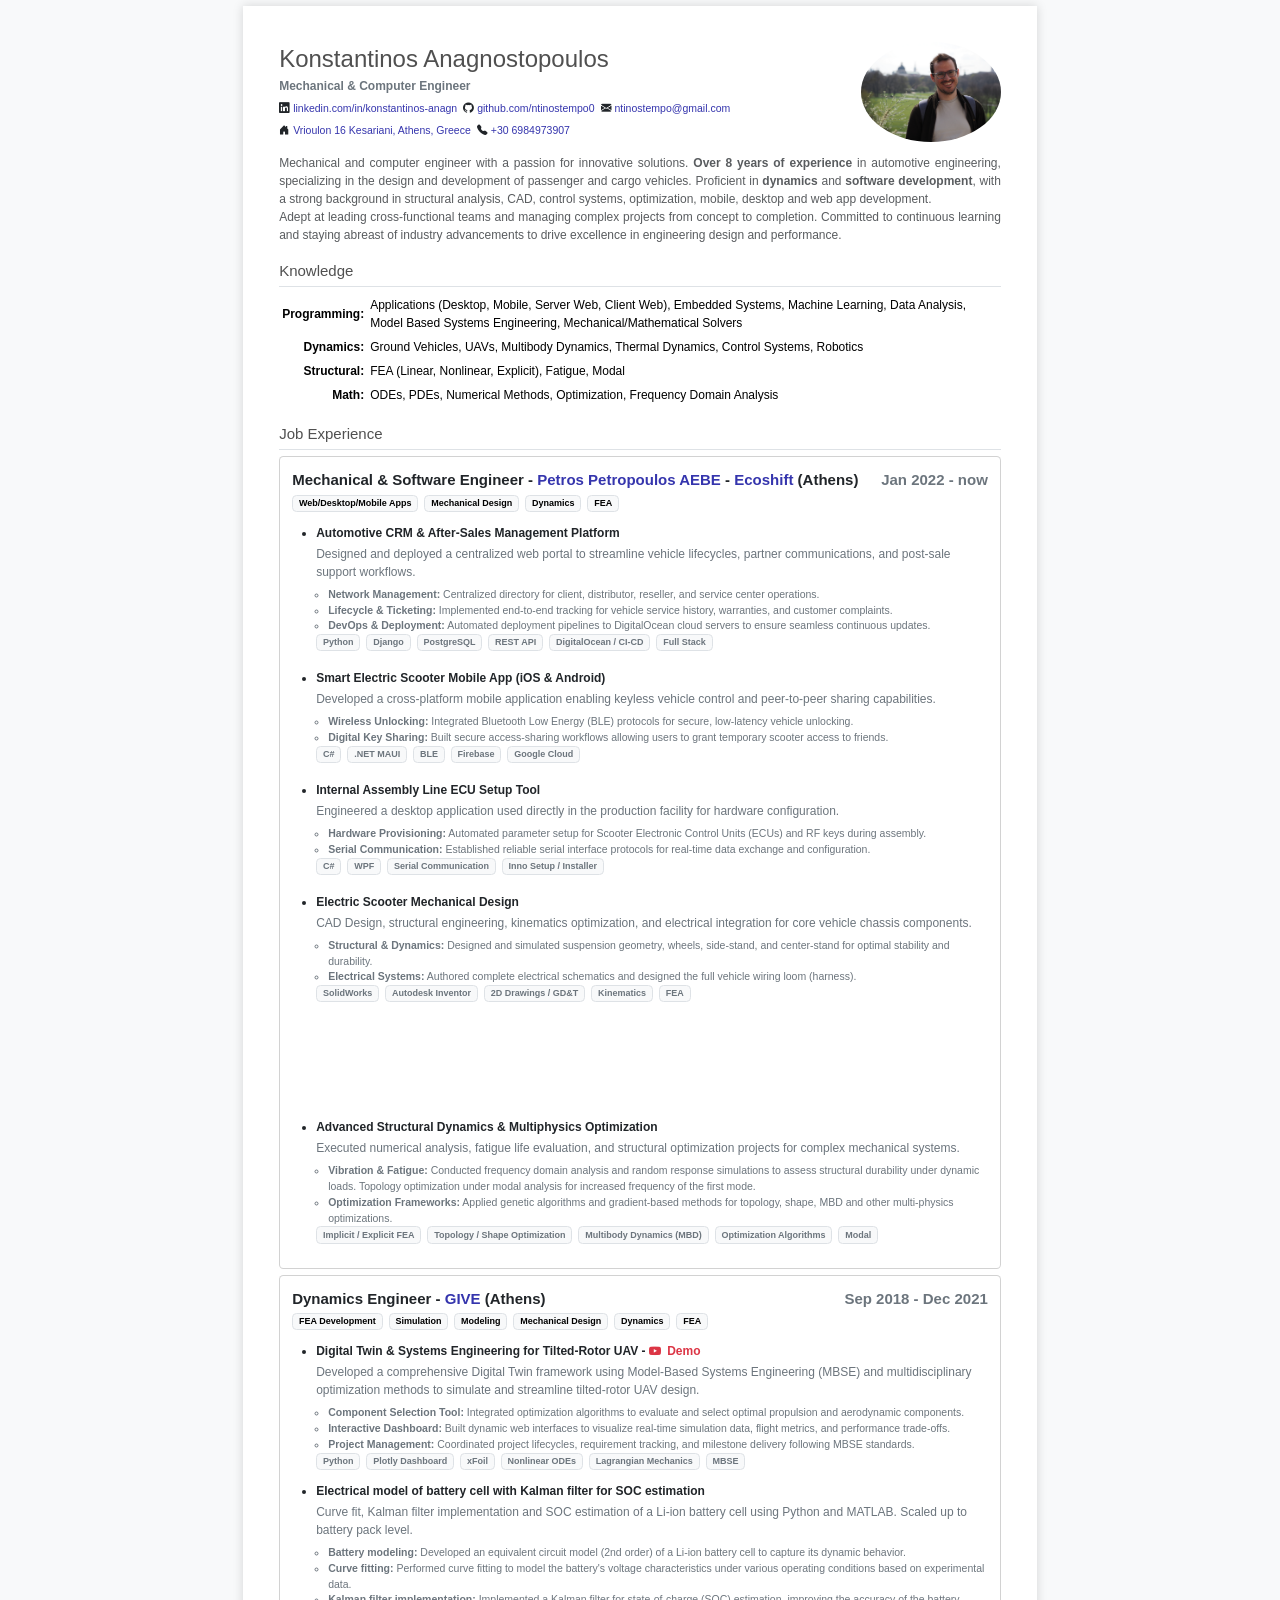
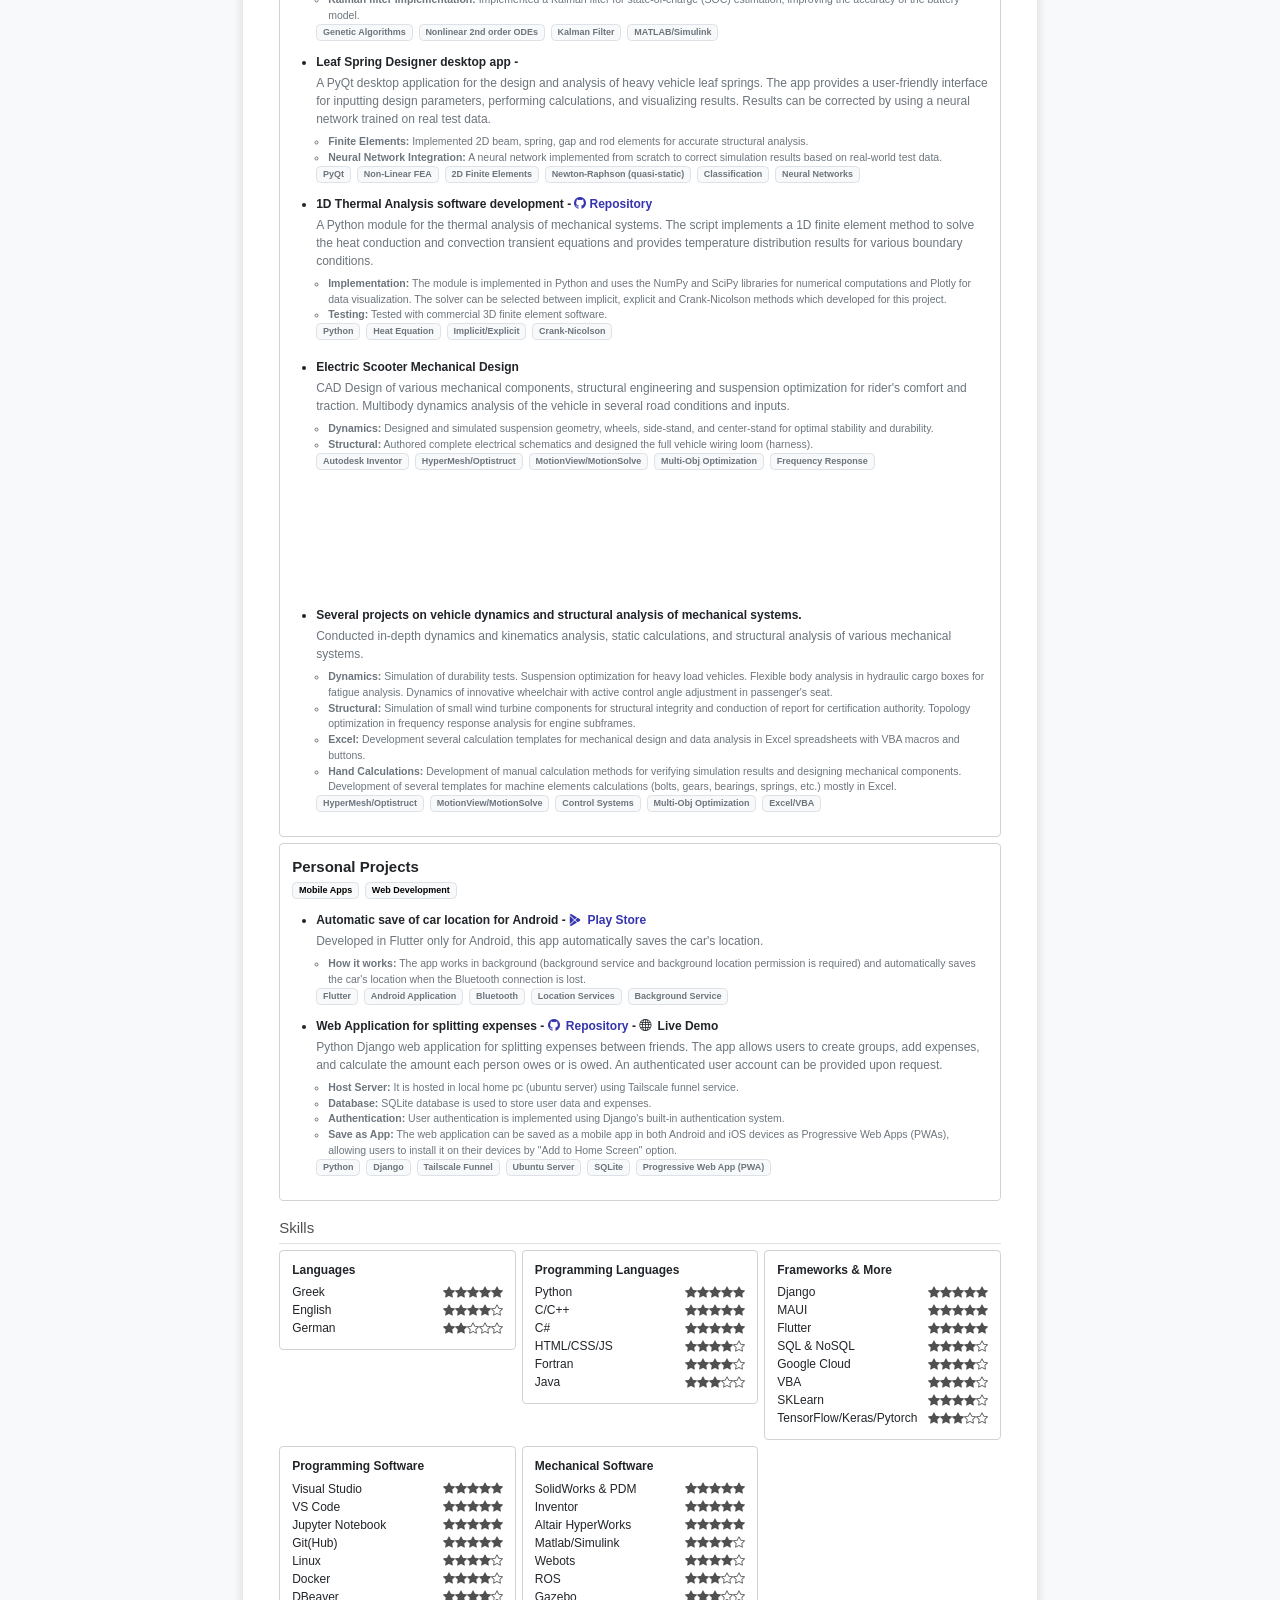
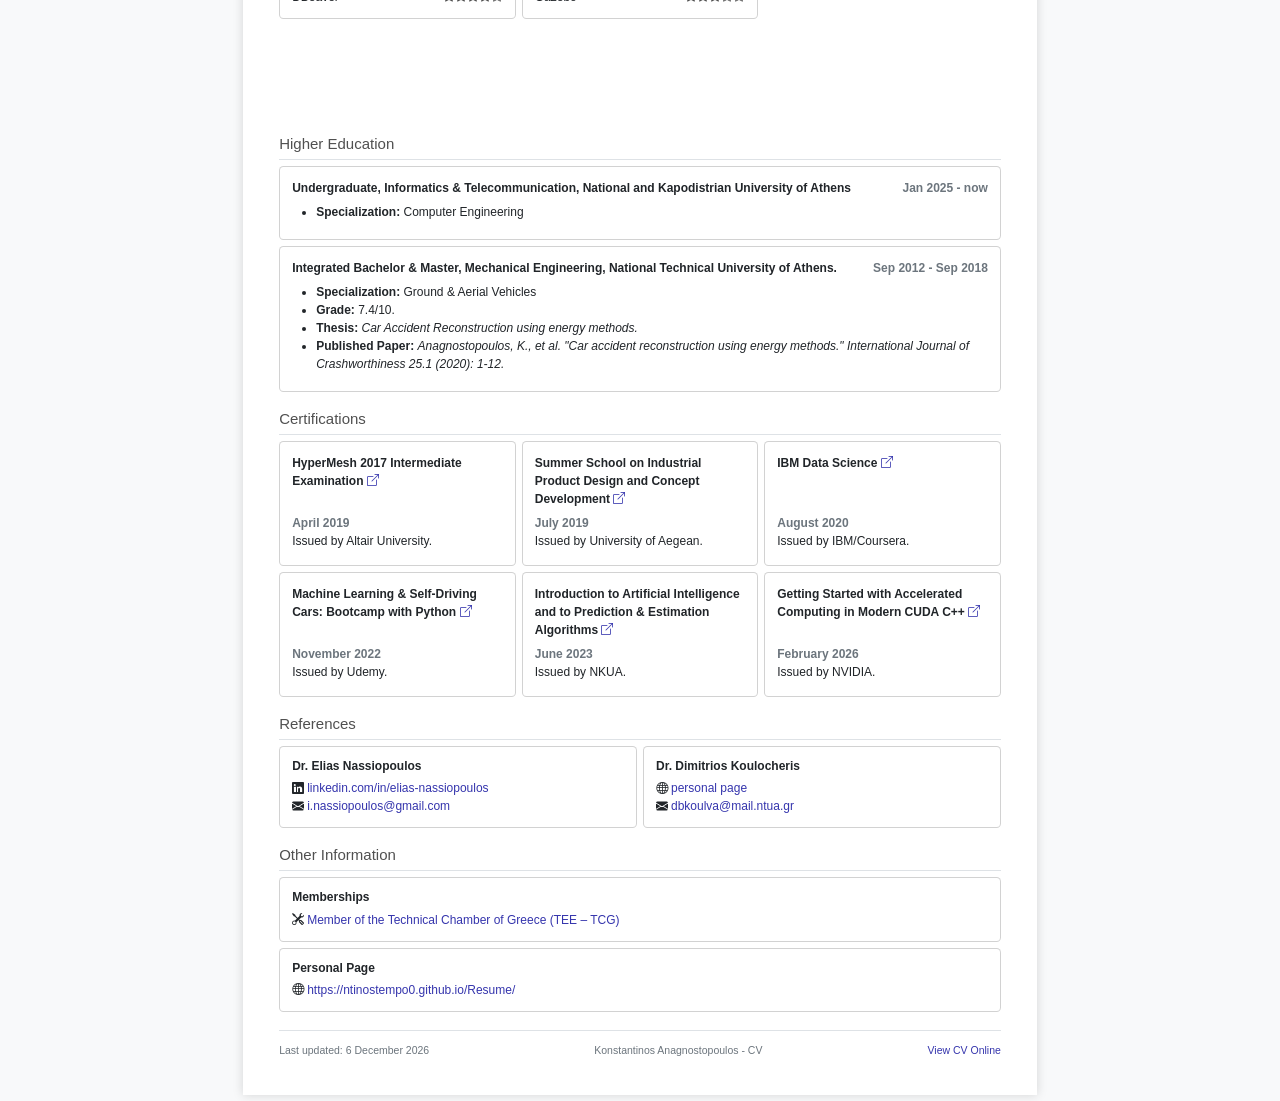
==== K_Anagnostopoulos_CV.html @ 73a6d681 "upload for PDF" ====
<!doctype html>
<html lang="en">
<head>
    <meta charset="utf-8">
    <meta name="viewport" content="width=device-width, initial-scale=1">
    <title>Konstantinos Anagnostopoulos - CV</title>
    <link href="https://cdn.jsdelivr.net/npm/bootstrap@5.3.3/dist/css/bootstrap.min.css" rel="stylesheet" integrity="sha384-QWTKZyjpPEjISv5WaRU9OFeRpok6YctnYmDr5pNlyT2bRjXh0JMhjY6hW+ALEwIH" crossorigin="anonymous">
    <link rel="stylesheet" href="https://cdn.jsdelivr.net/npm/bootstrap-icons@1.11.3/font/bootstrap-icons.min.css">
    <link rel="icon" type="image/png" href="media/favicon.png">

    <!-- Custom styles for the CV -->
    <link rel="stylesheet" href="styles.css">

  <script src="templates.js" defer></script>
</head>
<style>
  /* Διαστάσεις και στυλ για την οθόνη */
  .a4-page {
    width: 210mm;
    max-width: 100%; /* Allow the A4 container to shrink on small screens */
    height: auto;
    min-height: 297mm;
    margin: 0 auto; /* Κεντράρισμα στην οθόνη */
    background: white;
    box-shadow: 0 0 10px rgba(0, 0, 0, 0.15); /* Εφέ σκιάς για να ξεχωρίζει σαν κόλλα χαρτί */
    box-sizing: border-box;
  }

  /* Ρυθμίσεις για όταν εκτυπώνεται η σελίδα (ή σώζεται σε PDF) */
  @media print {
    body {
      background: none !important;
      padding: 0 !important;
    }
    .a4-page {
      margin: 0 !important;
      box-shadow: none !important;
      /* Keep A4 physical dimensions when printing */
      width: 210mm !important;
    }
    @page {
      size: A4 portrait;
      margin: 0;
    }

  * {
      -webkit-print-color-adjust: exact !important;
      print-color-adjust: exact !important;
    }

    .text-secondary,
    .text-muted {
      color: #6c757d !important;
    }

    .bg-light {
      background-color: #f8f9fa !important;
    }

    /* Force desktop-like column layout when printing (even from small screens) */
    .row {
      display: flex !important;
      flex-wrap: wrap !important;
    }

    /* three-column items */
    .col-12.col-md-4,
    .col-md-4 {
      flex: 0 0 33.333333% !important;
      max-width: 33.333333% !important;
    }

    /* two-column items */
    .col-12.col-md-6,
    .col-md-6 {
      flex: 0 0 50% !important;
      max-width: 50% !important;
    }

    /* full-width items */
    .col-12 {
      flex: 0 0 100% !important;
      max-width: 100% !important;
    }

  }
</style>

<body class="bg-light py-2">
  <main class="a4-page p-5">

    <!-- Photo and Contact Information -->
    <header class="row g-3 align-items-center pb-3">
        
        <div class="col-9">
            <h1 class="h2 mb-1 text-primary">Konstantinos Anagnostopoulos</h1>
            <p class="lead fs-6 mb-2 text-secondary fw-semibold">Mechanical &amp; Computer Engineer</p>
            <div class="d-flex flex-wrap gap-2 small">

                <div class="d-flex align-items-center gap-1">
                    <i class="bi bi-linkedin"></i>
                    <a href="https://www.linkedin.com/in/konstantinos-anagn" target="_blank" rel="noopener noreferrer">linkedin.com/in/konstantinos-anagn</a>
                </div>

                <div class="d-flex align-items-center gap-1">
                    <i class="bi bi-github"></i>
                    <a href="https://github.com/ntinostempo0" target="_blank" rel="noopener noreferrer">github.com/ntinostempo0</a>
                </div>

                <div class="d-flex align-items-center gap-1">
                    <i class="bi bi-envelope-fill"></i>
                    <a href="mailto:ntinostempo@gmail.com">ntinostempo@gmail.com</a>
                </div>  

                <div class="d-flex align-items-center gap-1">
                    <i class="bi bi-house-door-fill"></i>
                    <a href="https://maps.app.goo.gl/Sg2WbYwG7EybN67D9">Vrioulon 16 Kesariani, Athens, Greece</a>
                </div>  

                <div class="d-flex align-items-center gap-1">
                    <i class="bi bi-telephone-fill"></i>
                    <a href="tel:+306984973907">+30 6984973907</a>
                </div>
            
            </div>
        </div>

        <div class="col-3 d-flex justify-content-end">
            <img class="rounded-circle " src="media/profile.JPG" alt="Profile photo of Konstantinos Anagnostopoulos" width="140" height="100">
        </div>
      
    </header>

    <!-- Summary -->
    <p class="mb-0 text-muted text-inline" style="text-align: justify;">Mechanical and computer engineer with a passion for innovative solutions. <strong>Over 8 years of experience</strong> in automotive engineering, specializing in the design and development of passenger and cargo vehicles. Proficient in <strong>dynamics</strong> and <strong>software development</strong>, with a strong background in structural analysis, CAD, control systems, optimization, mobile, desktop and web app development.</p>
    <p class="mb-0 text-muted" style="text-align: justify;">Adept at leading cross-functional teams and managing complex projects from concept to completion. Committed to continuous learning and staying abreast of industry advancements to drive excellence in engineering design and performance.</p>

    <!-- Empty Space -->
    <!-- <p style="margin-bottom: 100px;">&nbsp;</p> -->

    <!-- Knowledge -->
    <section class="mt-4">
      <h2 class="h5 border-bottom pb-2 text-primary">Knowledge</h2>
      <div class="table-responsive">
        <table class="table table-sm table-borderless align-middle mb-0" style="--bs-table-bg: transparent;">
          <tbody>
            <tr>
              <th scope="row" style="text-align:end">Programming:</th>
              <td>Applications (Desktop, Mobile, Server Web, Client Web), Embedded Systems, Machine Learning, Data Analysis, Model Based Systems Engineering, Mechanical/Mathematical Solvers </td>
            </tr>
            <tr>
              <th scope="row" style="text-align:end">Dynamics:</th>
              <td>Ground Vehicles, UAVs, Multibody Dynamics, Thermal Dynamics, Control Systems, Robotics</td>
            </tr>
            <tr>
              <th scope="row" style="text-align:end">Structural:</th>
              <td>FEA (Linear, Nonlinear, Explicit), Fatigue, Modal</td>
            </tr>
            <tr>
              <th scope="row" style="text-align:end">Math:</th>
              <td>ODEs, PDEs, Numerical Methods, Optimization, Frequency Domain Analysis</td>
            </tr>
          </tbody>
        </table>
      </div>
    </section>

    <!-- Job Experience -->
    <section class="mt-4">
      <h2 class="h5 border-bottom pb-2 text-primary">Job Experience</h2>

      <!-- Ecoshift -->
      <article class="card mb-2">
        <div class="card-body">
          <div class="d-flex flex-column flex-md-row justify-content-between gap-1 mb-1 fs-5">
            <div class="fw-bold">Mechanical & Software Engineer - <a href="https://petropoulos.com/" target="_blank" rel="noopener noreferrer">Petros Petropoulos AEBE</a> - <a href="https://ecoshift.gr/" target="_blank" rel="noopener noreferrer">Ecoshift</a> (Athens)</div>
            <div class="text-secondary fw-semibold">Jan 2022 - now</div>
            
          </div>
          <div class="d-flex flex-wrap gap-2 mb-3">
            <span class="badge text-bg-light border">Web/Desktop/Mobile Apps</span>
            <span class="badge text-bg-light border">Mechanical Design</span>
            <span class="badge text-bg-light border">Dynamics</span>
            <span class="badge text-bg-light border">FEA</span>
          </div>
          
          <ul class="mb-2">

            <li class="mt-3">
              <div class="fw-bold text-dark mb-1">
                Automotive CRM & After-Sales Management Platform
              </div>
              <p class="text-secondary mb-2">
                Designed and deployed a centralized web portal to streamline vehicle lifecycles, partner communications, and post-sale support workflows.
              </p>
              <ul class="ps-3 text-secondary small">
                <li><strong>Network Management:</strong> Centralized directory for client, distributor, reseller, and service center operations.</li>
                <li><strong>Lifecycle & Ticketing:</strong> Implemented end-to-end tracking for vehicle service history, warranties, and customer complaints.</li>
                <li><strong>DevOps & Deployment:</strong> Automated deployment pipelines to DigitalOcean cloud servers to ensure seamless continuous updates.</li>
              </ul>
              <div class="d-flex flex-wrap gap-2 mb-3">
                <span class="badge text-secondary border bg-light">Python</span>
                <span class="badge text-secondary border bg-light">Django</span>
                <span class="badge text-secondary border bg-light">PostgreSQL</span>
                <span class="badge text-secondary border bg-light">REST API</span>
                <span class="badge text-secondary border bg-light">DigitalOcean / CI-CD</span>
                <span class="badge text-secondary border bg-light">Full Stack</span>
              </div>
            </li>

            <li class="mt-4">
              <div class="fw-bold text-dark mb-1">
                Smart Electric Scooter Mobile App (iOS & Android)
              </div>
              <p class="text-secondary mb-2">
                Developed a cross-platform mobile application enabling keyless vehicle control and peer-to-peer sharing capabilities.
              </p>
              <ul class="ps-3 text-secondary small">
                <li><strong>Wireless Unlocking:</strong> Integrated Bluetooth Low Energy (BLE) protocols for secure, low-latency vehicle unlocking.</li>
                <li><strong>Digital Key Sharing:</strong> Built secure access-sharing workflows allowing users to grant temporary scooter access to friends.</li>
              </ul>
              <div class="d-flex flex-wrap gap-2 mb-3">
                <span class="badge text-secondary border bg-light">C#</span>
                <span class="badge text-secondary border bg-light">.NET MAUI</span>
                <span class="badge text-secondary border bg-light">BLE</span>
                <span class="badge text-secondary border bg-light">Firebase</span>
                <span class="badge text-secondary border bg-light">Google Cloud</span>
              </div>
            </li>

            <li class="mt-4">
              <div class="fw-bold text-dark mb-1">
                Internal Assembly Line ECU Setup Tool
              </div>
              <p class="text-secondary mb-2">
                Engineered a desktop application used directly in the production facility for hardware configuration.
              </p>
              <ul class="ps-3 text-secondary small">
                <li><strong>Hardware Provisioning:</strong> Automated parameter setup for Scooter Electronic Control Units (ECUs) and RF keys during assembly.</li>
                <li><strong>Serial Communication:</strong> Established reliable serial interface protocols for real-time data exchange and configuration.</li>
              </ul>
              <div class="d-flex flex-wrap gap-2 mb-3">
                <span class="badge text-secondary border bg-light">C#</span>
                <span class="badge text-secondary border bg-light">WPF</span>
                <span class="badge text-secondary border bg-light">Serial Communication</span>
                <span class="badge text-secondary border bg-light">Inno Setup / Installer</span>
              </div>
            </li>

            <li class="mt-4">
              <div class="fw-bold text-dark mb-1">
                Electric Scooter Mechanical Design
              </div>
              <p class="text-secondary mb-2">
                CAD Design, structural engineering, kinematics optimization, and electrical integration for core vehicle chassis components.
              </p>
              <ul class="ps-3 text-secondary small">
                <li><strong>Structural & Dynamics:</strong> Designed and simulated suspension geometry, wheels, side-stand, and center-stand for optimal stability and durability.</li>
                <li><strong>Electrical Systems:</strong> Authored complete electrical schematics and designed the full vehicle wiring loom (harness).</li>
              </ul>
              <div class="d-flex flex-wrap gap-2 mb-3">
                <span class="badge text-secondary border bg-light">SolidWorks</span>
                <span class="badge text-secondary border bg-light">Autodesk Inventor</span>
                <span class="badge text-secondary border bg-light">2D Drawings / GD&T</span>
                <span class="badge text-secondary border bg-light">Kinematics</span>
                <span class="badge text-secondary border bg-light">FEA</span>
              </div>
            </li>

            <p style="margin-bottom: 10px; margin-top: 80px;">&nbsp;</p> 

            <li class="mt-4">
              <div class="fw-bold text-dark mb-1">
                Advanced Structural Dynamics & Multiphysics Optimization
              </div>
              <p class="text-secondary mb-2">
                Executed numerical analysis, fatigue life evaluation, and structural optimization projects for complex mechanical systems.
              </p>
              <ul class="ps-3 text-secondary small">
                <li><strong>Vibration & Fatigue:</strong> Conducted frequency domain analysis and random response simulations to assess structural durability under dynamic loads. Topology optimization under modal analysis for increased frequency of the first mode.</li>
                <li><strong>Optimization Frameworks:</strong> Applied genetic algorithms and gradient-based methods for topology, shape, MBD and other multi-physics optimizations.</li>
              </ul>
              <div class="d-flex flex-wrap gap-2 mb-3">
                <span class="badge text-secondary border bg-light">Implicit / Explicit FEA</span>
                <span class="badge text-secondary border bg-light">Topology / Shape Optimization</span>
                <span class="badge text-secondary border bg-light">Multibody Dynamics (MBD)</span>
                <span class="badge text-secondary border bg-light">Optimization Algorithms</span>
                <span class="badge text-secondary border bg-light">Modal</span>
              </div>
            </li>

          </ul>
          
        </div>
      </article>

      <!-- GIVE -->
      <article class="card mb-2">
        <div class="card-body">
          <div class="d-flex flex-column flex-md-row justify-content-between gap-1 mb-1 fs-5">
            <div class="fw-bold">Dynamics Engineer - <a href="https://www.linkedin.com/company/give-green-innovation-&amp;-vehicle-engineering/" target="_blank" rel="noopener noreferrer">GIVE</a> (Athens)</div>
            <div class="text-secondary fw-semibold">Sep 2018 - Dec 2021</div>
          </div>
          <div class="d-flex flex-wrap gap-2 mb-3">
            <span class="badge text-bg-light border">FEA Development</span>
            <span class="badge text-bg-light border">Simulation</span>
            <span class="badge text-bg-light border">Modeling</span>
            <span class="badge text-bg-light border">Mechanical Design</span>
            <span class="badge text-bg-light border">Dynamics</span>
            <span class="badge text-bg-light border">FEA</span>
          </div>


          <ul class="mb-2">

            <li class="mt-3">
              <div class="fw-bold text-dark mb-1">
                Digital Twin & Systems Engineering for Tilted-Rotor UAV - 
                <a href="https://www.youtube.com/watch?v=ICB6OieUZWc" target="_blank" class="text-decoration-none text-danger fw-semibold">
                  <i class="bi bi-youtube me-1"></i> Demo
                </a>
              </div>
              
              <p class="text-secondary mb-2">
                Developed a comprehensive Digital Twin framework using Model-Based Systems Engineering (MBSE) and multidisciplinary optimization methods to simulate and streamline tilted-rotor UAV design.
              </p>

              <!-- Key Features / Highlights -->
              <ul class="ps-3 text-secondary small">
                <li><strong>Component Selection Tool:</strong> Integrated optimization algorithms to evaluate and select optimal propulsion and aerodynamic components.</li>
                <li><strong>Interactive Dashboard:</strong> Built dynamic web interfaces to visualize real-time simulation data, flight metrics, and performance trade-offs.</li>
                <li><strong>Project Management:</strong> Coordinated project lifecycles, requirement tracking, and milestone delivery following MBSE standards.</li>
              </ul>

              <!-- Tech Stack Badges -->
              <div class="d-flex flex-wrap gap-2 mb-3">
                <span class="badge text-secondary border bg-light">Python</span>
                <span class="badge text-secondary border bg-light">Plotly Dashboard</span>
                <span class="badge text-secondary border bg-light">xFoil</span>
                <span class="badge text-secondary border bg-light">Nonlinear ODEs</span>
                <span class="badge text-secondary border bg-light">Lagrangian Mechanics</span>
                <span class="badge text-secondary border bg-light">MBSE</span>
              </div>


            </li>

            <li class="mt-3">
              <div class="fw-bold text-dark mb-1">
                Electrical model of battery cell with Kalman filter for SOC estimation
              </div>
              
              <p class="text-secondary mb-2">
                Curve fit, Kalman filter implementation and SOC estimation of a Li-ion battery cell using Python and MATLAB. Scaled up to battery pack level. 
              </p>

              <!-- Key Features / Highlights -->
              <ul class="ps-3 text-secondary small">
                <li><strong>Battery modeling:</strong> Developed an equivalent circuit model (2nd order) of a Li-ion battery cell to capture its dynamic behavior.</li>
                <li><strong>Curve fitting:</strong> Performed curve fitting to model the battery's voltage characteristics under various operating conditions based on experimental data.</li>
                <li><strong>Kalman filter implementation:</strong> Implemented a Kalman filter for state-of-charge (SOC) estimation, improving the accuracy of the battery model.</li>

              </ul>

              <!-- Tech Stack Badges -->
              <div class="d-flex flex-wrap gap-2 mb-3">
                <span class="badge text-secondary border bg-light">Genetic Algorithms</span>
                <span class="badge text-secondary border bg-light">Nonlinear 2nd order ODEs</span>
                <span class="badge text-secondary border bg-light">Kalman Filter</span>
                <span class="badge text-secondary border bg-light">MATLAB/Simulink</span>
              </div>


            </li>
            

            <li class="mt-3">
              <div class="fw-bold text-dark mb-1">
                Leaf Spring Designer desktop app - 
                <!-- <a href="https://github.com/your-username/your-repo" target="_blank" class="text-decoration-none fw-semibold">
                  <i class="bi bi-github me-1"></i>Repository
                </a> -->

              </div>
              
              <p class="text-secondary mb-2">
                A PyQt desktop application for the design and analysis of heavy vehicle leaf springs. The app provides a user-friendly interface for inputting design parameters, performing calculations, and visualizing results. Results can be corrected by using a neural network trained on real test data.
              </p>

              <!-- Key Features / Highlights -->
              <ul class="ps-3 text-secondary small">
                <li><strong>Finite Elements:</strong> Implemented 2D beam, spring, gap and rod elements for accurate structural analysis.</li>
                <li><strong>Neural Network Integration:</strong> A neural network implemented from scratch to correct simulation results based on real-world test data.</li>
              </ul>

              <!-- Tech Stack Badges -->
              <div class="d-flex flex-wrap gap-2 mb-3">
                <span class="badge text-secondary border bg-light">PyQt</span>
                <span class="badge text-secondary border bg-light">Non-Linear FEA</span>
                <span class="badge text-secondary border bg-light">2D Finite Elements</span>
                <span class="badge text-secondary border bg-light">Newton-Raphson (quasi-static)</span>
                <span class="badge text-secondary border bg-light">Classification</span>
                <span class="badge text-secondary border bg-light">Neural Networks</span>
              </div>


            </li>

            <li class="mt-3">
              <div class="fw-bold text-dark mb-1">
                1D Thermal Analysis software development - 
                <a href="https://github.com/ntinostempo0/Thermal1D" target="_blank" class="text-decoration-none fw-semibold">
                  <i class="bi bi-github me-1"></i>Repository
                </a>

              </div>
              
              <p class="text-secondary mb-2">
                A Python module for the thermal analysis of mechanical systems. The script implements a 1D finite element method to solve the heat conduction and convection transient equations and provides temperature distribution results for various boundary conditions.
              </p>

              <!-- Key Features / Highlights -->
              <ul class="ps-3 text-secondary small">
                <li><strong>Implementation:</strong> The module is implemented in Python and uses the NumPy and SciPy libraries for numerical computations and Plotly for data visualization. The solver can be selected between implicit, explicit and Crank-Nicolson methods which developed for this project.</li>
                <li><strong>Testing:</strong> Tested with commercial 3D finite element software.</li>
              </ul>

              <!-- Tech Stack Badges -->
              <div class="d-flex flex-wrap gap-2 mb-3">
                <span class="badge text-secondary border bg-light">Python</span>
                <span class="badge text-secondary border bg-light">Heat Equation</span>
                <span class="badge text-secondary border bg-light">Implicit/Explicit</span>
                <span class="badge text-secondary border bg-light">Crank-Nicolson</span>
              </div>
              


            </li>

            <li class="mt-4">
              <div class="fw-bold text-dark mb-1">
                Electric Scooter Mechanical Design
              </div>
              <p class="text-secondary mb-2">
                CAD Design of various mechanical components, structural engineering and suspension optimization for rider's comfort and traction. Multibody dynamics analysis of the vehicle in several road conditions and inputs. 
              </p>
              <ul class="ps-3 text-secondary small">
                <li><strong>Dynamics:</strong> Designed and simulated suspension geometry, wheels, side-stand, and center-stand for optimal stability and durability.</li>
                <li><strong>Structural:</strong> Authored complete electrical schematics and designed the full vehicle wiring loom (harness).</li>
              </ul>
              <div class="d-flex flex-wrap gap-2 mb-3">
                <span class="badge text-secondary border bg-light">Autodesk Inventor</span>
                <span class="badge text-secondary border bg-light">HyperMesh/Optistruct</span>
                <span class="badge text-secondary border bg-light">MotionView/MotionSolve</span>
                <span class="badge text-secondary border bg-light">Multi-Obj Optimization</span>
                <span class="badge text-secondary border bg-light">Frequency Response</span>
              </div>
            </li>

            <p style="margin-bottom: 10px; margin-top: 100px;">&nbsp;</p> 

            <li class="mt-4">
              <div class="fw-bold text-dark mb-1">
                Several projects on vehicle dynamics and structural analysis of mechanical systems.
              </div>
              <p class="text-secondary mb-2">
                Conducted in-depth dynamics and kinematics analysis, static calculations, and structural analysis of various mechanical systems. 
              </p>
              <ul class="ps-3 text-secondary small">
                <li><strong>Dynamics:</strong> Simulation of durability tests. Suspension optimization for heavy load vehicles. Flexible body analysis in hydraulic cargo boxes for fatigue analysis. Dynamics of innovative wheelchair with active control angle adjustment in passenger's seat.</li>
                <li><strong>Structural:</strong> Simulation of small wind turbine components for structural integrity and conduction of report for certification authority. Topology optimization in frequency response analysis for engine subframes.</li>
                <li><strong>Excel:</strong> Development several calculation templates for mechanical design and data analysis in Excel spreadsheets with VBA macros and buttons.</li>
                <li><strong>Hand Calculations:</strong> Development of manual calculation methods for verifying simulation results and designing mechanical components. Development of several templates for machine elements calculations (bolts, gears, bearings, springs, etc.) mostly in Excel.</li>
              </ul>
              <div class="d-flex flex-wrap gap-2 mb-3">
                <span class="badge text-secondary border bg-light">HyperMesh/Optistruct</span>
                <span class="badge text-secondary border bg-light">MotionView/MotionSolve</span>
                <span class="badge text-secondary border bg-light">Control Systems</span>
                <span class="badge text-secondary border bg-light">Multi-Obj Optimization</span>
                <span class="badge text-secondary border bg-light">Excel/VBA</span>
              </div>
            </li>

          </ul>

        </div>
      </article>

      <!-- Personal Projects -->
      <article class="card mb-3">
        <div class="card-body">
          <div class="d-flex flex-column flex-md-row justify-content-between gap-1 mb-1 fs-5">
            <div class="fw-bold">Personal Projects</div>
          </div>

          <div class="d-flex flex-wrap gap-2 mb-3">
            <span class="badge text-bg-light border">Mobile Apps</span>
            <span class="badge text-bg-light border">Web Development</span>
          </div>


          <ul class="mb-2">

            <li class="mt-3">
              <div class="fw-bold text-dark mb-1">
                Automatic save of car location for Android -  
                <a href="https://play.google.com/store/apps/details?id=com.blueprogramming.carlocator" target="_blank" class="text-decoration-none fw-semibold">
                  <i class="bi bi-google-play me-1"></i> Play Store
                </a>
              </div>
              
              <p class="text-secondary mb-2">
                Developed in Flutter only for Android, this app automatically saves the car's location.
              </p>

              <!-- Key Features / Highlights -->
              <ul class="ps-3 text-secondary small">
                <li><strong>How it works:</strong> The app works in background (background service and background location permission is required) and automatically saves the car's location when the Bluetooth connection is lost.</li>
              </ul>

              <!-- Tech Stack Badges -->
              <div class="d-flex flex-wrap gap-2 mb-3">
                <span class="badge text-secondary border bg-light">Flutter</span>
                <span class="badge text-secondary border bg-light">Android Application</span>
                <span class="badge text-secondary border bg-light">Bluetooth</span>
                <span class="badge text-secondary border bg-light">Location Services</span>
                <span class="badge text-secondary border bg-light">Background Service</span>
              </div>


            </li>


            <li class="mt-3">
              <div class="fw-bold text-dark mb-1">
                Web Application for splitting expenses - 
                <a href="https://github.com/ntinostempo0/Split_Expenses" target="_blank" class="text-decoration-none fw-semibold">
                  <i class="bi bi-github me-1"></i> Repository
                </a> - 
                <a href="https://blueserver.tail2cf6ba.ts.net/" target="_blank" class="text-decoration-none fw-semibold text-dark">
                  <i class="bi bi-globe me-1"></i> Live Demo
                </a>
              </div>
              
              <p class="text-secondary mb-2">
                Python Django web application for splitting expenses between friends. The app allows users to create groups, add expenses, and calculate the amount each person owes or is owed. An authenticated user account can be provided upon request. 
              </p>

              <!-- Key Features / Highlights -->
              <ul class="ps-3 text-secondary small">
                <li><strong>Host Server:</strong> It is hosted in local home pc (ubuntu server) using Tailscale funnel service.</li>
                <li><strong>Database:</strong> SQLite database is used to store user data and expenses.</li>
                <li><strong>Authentication:</strong> User authentication is implemented using Django's built-in authentication system.</li>
                <li><strong>Save as App:</strong> The web application can be saved as a mobile app in both Android and iOS devices as Progressive Web Apps (PWAs), allowing users to install it on their devices by "Add to Home Screen" option.</li>
              </ul>

              <!-- Tech Stack Badges -->
              <div class="d-flex flex-wrap gap-2 mb-3">
                <span class="badge text-secondary border bg-light">Python</span>
                <span class="badge text-secondary border bg-light">Django</span>
                <span class="badge text-secondary border bg-light">Tailscale Funnel</span>
                <span class="badge text-secondary border bg-light">Ubuntu Server</span>
                <span class="badge text-secondary border bg-light">SQLite</span>
                <span class="badge text-secondary border bg-light">Progressive Web App (PWA)</span>
              </div>


            </li>

          </ul>

        </div>
      </article>

    </section>

    <!-- Skills -->
    <section class="mt-4">
      <h2 class="h5 border-bottom pb-2 text-primary">Skills</h2>
      <div class="row justify-content-center g-2">
        
        <div class="col-12 col-md-4">
          <div class="card">
            <div class="card-body">
              <h3 class="h6"><strong>Languages</strong></h3>
              
              <skills-template name="Greek" rating="5"></skills-template>

              <skills-template name="English" rating="4"></skills-template>

              <skills-template name="German" rating="2"></skills-template>
              
            </div>
          </div>
        </div>

        <div class="col-12 col-md-4">
          <div class="card">
            <div class="card-body">
              <h3 class="h6"><strong>Programming Languages</strong></h3>

              <skills-template name="Python" rating="5"></skills-template>

              <skills-template name="C/C++" rating="5"></skills-template>

              <skills-template name="C#" rating="5"></skills-template>

              <skills-template name="HTML/CSS/JS" rating="4"></skills-template>

              <skills-template name="Fortran" rating="4"></skills-template>

              <skills-template name="Java" rating="3"></skills-template>

            </div>
          </div>
        </div>

        <div class="col-12 col-md-4">
          <div class="card">
            <div class="card-body">
              <h3 class="h6"><strong>Frameworks & More</strong></h3>

              <skills-template name="Django" rating="5"></skills-template>

              <skills-template name="MAUI" rating="5"></skills-template>

              <skills-template name="Flutter" rating="5"></skills-template>

              <skills-template name="SQL & NoSQL" rating="4"></skills-template>

              <skills-template name="Google Cloud" rating="4"></skills-template>

              <skills-template name="VBA" rating="4"></skills-template>

              <skills-template name="SKLearn" rating="4"></skills-template>

              <skills-template name="TensorFlow/Keras/Pytorch" rating="3"></skills-template>
              
            </div>
          </div>
        </div>

      </div>

    </section>

    <!-- Skills 2nd row -->
    <section class="mt-2">

      <div class="row justify-content-start g-2">

        <div class="col-12 col-md-4">
          <div class="card">
            <div class="card-body">
              <h3 class="h6"><strong>Programming Software</strong></h3>

              <skills-template name="Visual Studio" rating="5"></skills-template>

              <skills-template name="VS Code" rating="5"></skills-template>

              <skills-template name="Jupyter Notebook" rating="5"></skills-template>

              <skills-template name="Git(Hub)" rating="5"></skills-template>

              <skills-template name="Linux" rating="4"></skills-template>

              <skills-template name="Docker" rating="4"></skills-template>

              <skills-template name="DBeaver" rating="4"></skills-template>
                          
            </div>
          </div>
        </div>
        
        <div class="col-12 col-md-4">
          <div class="card">
            <div class="card-body">
              <h3 class="h6 justify-content-end"><strong> Mechanical Software</strong></h3>

              <skills-template name="SolidWorks & PDM" rating="5"></skills-template>

              <skills-template name="Inventor" rating="5"></skills-template>

              <skills-template name="Altair HyperWorks" rating="5"></skills-template>

              <skills-template name="Matlab/Simulink" rating="4"></skills-template>

              <skills-template name="Webots" rating="4"></skills-template>

              <skills-template name="ROS" rating="3"></skills-template>

              <skills-template name="Gazebo" rating="3"></skills-template>

            </div>
          </div>
        </div>

      </div>

    </section>

    <p style="margin-bottom: 10px; margin-top: 80px;">&nbsp;</p> 
    
    <!-- Education -->
    <section class="mt-4">
      <h2 class="h5 border-bottom pb-2 text-primary">Higher Education</h2>
      
      <article class="card mb-2">
        <div class="card-body">
          <div class="d-flex flex-column flex-md-row justify-content-between gap-1 mb-2">
            <div class="fw-bold">Undergraduate, Informatics &amp; Telecommunication, National and Kapodistrian University of Athens</div>
            <div class="text-secondary fw-semibold">Jan 2025 - now</div>
          </div>
          <ul class="mb-2">
            <li><strong>Specialization:</strong> Computer Engineering </li>
          </ul>
        </div>
      </article>

      <article class="card mb-3">
        <div class="card-body">
          <div class="d-flex flex-column flex-md-row justify-content-between gap-1 mb-2">
            <div class="fw-bold">Integrated Bachelor &amp; Master, Mechanical Engineering, National Technical University of Athens.</div>
            <div class="text-secondary fw-semibold">Sep 2012 - Sep 2018</div>
          </div>
          <ul class="mb-2">
            <li><strong>Specialization:</strong> Ground & Aerial Vehicles </li>
            <li>
              <div><strong>Grade:</strong> 7.4/10.</div>
            </li>
            <li>
              <div><strong>Thesis:</strong> <em>Car Accident Reconstruction using energy methods.</em></div>
            </li>
            <li>
              <div><strong>Published Paper:</strong> <em>Anagnostopoulos, K., et al. "Car accident reconstruction using energy methods." International Journal of Crashworthiness 25.1 (2020): 1-12.</em></div>
            </li>
          </ul>
        </div>
      </article>

    </section>

    <!-- Certifications -->
    <section class="mt-4">
      <h2 class="h5 border-bottom pb-2 text-primary">Certifications</h2>

        <div class="row justify-content-start g-2">

          <div class="col-12 col-md-4">
              <div class="card h-100">
                  <div class="card-body">
                    <sertifications-template name="HyperMesh 2017 Intermediate Examination" issuer="Altair University" date="April 2019" openFile="certifications/HyperMesh 2017 Intermediate Examination_Certificate of Achievement.pdf"></sertifications-template>
                  </div>
              </div>
          </div>
          
          <div class="col-12 col-md-4">
              <div class="card h-100">
                  <div class="card-body">
                    <sertifications-template name="Summer School on Industrial Product Design and Concept Development" issuer="University of Aegean" date="July 2019" openFile="certifications/Anagnostopoulos_Konstantinos__8272_SHEET1.pdf"></sertifications-template>
                  </div>
              </div>
          </div>

          <div class="col-12 col-md-4">
              <div class="card h-100">
                  <div class="card-body">
                    <sertifications-template name="IBM Data Science" issuer="IBM/Coursera" date="August 2020" openFile="certifications/Coursera.pdf"></sertifications-template>
                  </div>
              </div>
          </div>        
          
          <div class="col-12 col-md-4">
              <div class="card h-100">
                  <div class="card-body">
                    <sertifications-template name="Machine Learning & Self-Driving Cars: Bootcamp with Python" issuer="Udemy" date="November 2022" openFile="certifications/self_driving.pdf"></sertifications-template>
                  </div>
              </div>
          </div>  

          <div class="col-12 col-md-4">
              <div class="card h-100">
                  <div class="card-body">
                    <sertifications-template name="Introduction to Artificial Intelligence and to Prediction & Estimation Algorithms" issuer="NKUA" date="June 2023" openFile="certifications/ekpa_ml_cert.pdf"></sertifications-template>
                  </div>
              </div>
          </div>  

          <div class="col-12 col-md-4">
              <div class="card h-100">
                  <div class="card-body">
                    <sertifications-template name="Getting Started with Accelerated Computing in Modern CUDA C++" issuer="NVIDIA" date="February 2026" openFile="certifications/My Learning _ NVIDIA.pdf"></sertifications-template>
                  </div>
              </div>
          </div>  

      </div>

    </section>


    <!-- References -->
    <section class="mt-4">
      <h2 class="h5 border-bottom pb-2 text-primary">References</h2>
      <div class="row g-2">

        <div class="col-12 col-md-6">
          <div class="card">
            <div class="card-body">
              <h3 class="h6 fw-bold">Dr. Elias Nassiopoulos</h3>
              <div class="d-flex align-items-center gap-1">
                  <i class="bi bi-linkedin"></i>
                  <a href="https://www.linkedin.com/in/dr-elias-nassiopoulos-phd-ceng-10411716/" target="_blank" rel="noopener noreferrer">linkedin.com/in/elias-nassiopoulos</a>
              </div>
              <div class="d-flex align-items-center gap-1">
                  <i class="bi bi-envelope-fill"></i>
                  <a href="mailto:i.nassiopoulos@gmail.com" target="_blank" rel="noopener noreferrer">i.nassiopoulos@gmail.com</a>
              </div>
            </div>
          </div>
        </div>

        <div class="col-12 col-md-6">
          <div class="card">
            <div class="card-body">
              <h3 class="h6 fw-bold">Dr. Dimitrios Koulocheris</h3>
              <div class="d-flex align-items-center gap-1">
                    <i class="bi bi-globe"></i>
                    <a href="https://mkae.mech.ntua.gr/en/koulocheris" target="_blank" rel="noopener noreferrer">personal page</a>
                </div>
                <div class="d-flex align-items-center gap-1">
                    <i class="bi bi-envelope-fill"></i>
                    <a href="mailto:dbkoulva@mail.ntua.gr" target="_blank" rel="noopener noreferrer">dbkoulva@mail.ntua.gr</a>
                </div>
            </div>
          </div>
        </div>

    </section>

    <!-- More -->
    <section class="mt-4">
      <h2 class="h5 border-bottom pb-2 text-primary">Other Information</h2>
      
      <!-- Memberships -->
      <div class="row mb-2">
        <div class="col-12">
          <div class="card">
            <div class="card-body">
              <h3 class="h6 fw-bold">Memberships</h3>
              <div class="d-flex align-items-center gap-1">
                  <i class="bi bi-tools"></i>
                  <a href="https://web.tee.gr/" target="_blank" rel="noopener noreferrer">Member of the Technical Chamber of Greece (TEE – TCG)</a>
              </div>
            </div>
          </div>
        </div>
      </div>


      <!-- Personal Page -->
      <div class="row">
        <div class="col-12">
          <div class="card">
            <div class="card-body">
              <h3 class="h6 fw-bold">Personal Page</h3>
              <div class="d-flex align-items-center gap-1">
                  <i class="bi bi-globe"></i>
                  <a href="https://ntinostempo0.github.io/Resume/" target="_blank" rel="noopener noreferrer">https://ntinostempo0.github.io/Resume/</a>
              </div>
            </div>
          </div>
        </div>
      </div>



    </section>

    <footer class="mt-4 pt-3 border-top small text-secondary d-flex flex-wrap justify-content-between gap-2">
    <!-- calculate date automaticaly -->
      <span id="current-date"></span>
      
      <span>Konstantinos Anagnostopoulos - CV</span>
      <span><a href="https://ntinostempo0.github.io/Resume/K_Anagnostopoulos_CV.html" target="_blank" rel="noopener noreferrer">View CV Online</a></span>
    </footer>
  </main>
  <script src="https://cdn.jsdelivr.net/npm/bootstrap@5.3.3/dist/js/bootstrap.bundle.min.js" integrity="sha384-YvpcrYf0tY3lHB60NNkmXc5s9fDVZLESaAA55NDzOxhy9GkcIdslK1eN7N6jIeHz" crossorigin="anonymous"></script>
</body>
</html>


<script>
  
  const span = document.getElementById("current-date");

  const today = new Date();

  const options = {
    day: "numeric",
    month: "long",
    year: "numeric"
  };

  span.textContent = "Last updated: " + today.toLocaleDateString("en-GB", options);

</script>
---- styles.css ----
:root {
    --bs-primary: #505050;
    --bs-primary-rgb: 80, 80, 80;
}

html {
    font-size: 12px;
    width: 100%;
    overflow-x: hidden;
}

html, body {
    margin: 0;
    padding: 0;
}

html * {
    font-family: Arial, Helvetica, sans-serif;
}

a {
    color: #3535ad;
    text-decoration: none;
}




.container {
  width: 100vw;
  max-width: 100vw !important;
  height: 100vh;
  overflow-y: scroll;
  overflow-x: hidden;
  scroll-snap-type: y mandatory;
  scroll-behavior: smooth;
  box-sizing: border-box;
  margin: 0 !important;
  padding: 0 !important;
  position: fixed;
  left: 0;
  top: 0;
}

.page {
    min-height: 100vh;
    height: 100vh;
    scroll-snap-align: start;
    display: flex;
    justify-content: center;
    align-items: center;
    margin: 0;               /* Changed: Removed fixed margin: 50px which pushed elements off-screen on mobile */
    padding: 20px;           /* Replaced margin with padding for safe spacing on all sides */
    box-sizing: border-box;
    width: 100%;
}


.pointer {
  font-size: 25px;
  display: inline-block;
  animation: bounce 1s infinite;
}

@keyframes bounce {
  0%, 100% { transform: translateY(0); }
  50% { transform: translateY(10px); }
}


.page-with-bg {
    background-image: url('media/images/Blue_and_me.JPG');
    background-position: center;
    background-attachment: fixed; 
    background-size: cover;
    position: absolute;
    top: 0;
    left: 0;
    width: 100%;
    height: 100%;
    z-index: 0;

    -webkit-mask-image: radial-gradient(circle, rgba(0,0,0,0.5) 60%, rgba(0,0,0,0) 100%);
    mask-image: radial-gradient(circle, rgba(0,0,0,0.5) 60%, rgba(0,0,0,0) 100%);

}

.page-content {
    position: relative;
    z-index: 1;
    display: flex;
    flex-direction: column;
    justify-content: center;
    align-items: center;
}

.information-page {
    justify-content: center;
    align-items: center;
    box-sizing: border-box;
    padding: 20px;
}

.information-content {
    align-items: flex-start;
    background: rgba(0, 0, 0, 0.45);
    border: 1px solid rgba(255, 255, 255, 0.18);
    border-radius: 12px;
    box-shadow: 0 12px 30px rgba(0, 0, 0, 0.28);
    box-sizing: border-box;
    text-align: left;
    width: 100%;
    max-width: 600px;
    padding: 20px 24px 10px;
    max-height: 80vh;
    overflow-y: auto;
    -webkit-overflow-scrolling: touch;
}

.information-content h2 {
    position: sticky;
    top: 0;
    background: rgba(0, 0, 0, 0);
    padding: 8px 0;
    margin-top: 0;
    width: 100%;
    z-index: 2;
}

.information-content p {
  line-height: 1.7;
  margin: 0 0 1rem;
}

@media (min-width: 992px) {
    .information-page {
        justify-content: flex-start; /* Aligns horizontally to the left */
        align-items: flex-end;       /* Aligns vertically to the bottom */
        padding: 0 0 5vh 5vw;        /* Adds comfortable spacing from left and bottom edges */
    }

    .information-content {
        max-height: 75vh;             /* Fits nicely without touching the top edge */
    }
}

.music-page {
    flex-direction: column;
    justify-content: center;
    align-items: center;
    gap: 12px;
    width: 100%;
    padding: 20px;
    box-sizing: border-box;
    overflow-y: auto;       /* Prevents music widgets from being cut off vertically on small mobile screens */
}

.photos-page {
  flex-direction: column;
  gap: 18px;
}

.photo-gallery {
  display: grid;
  grid-template-columns: repeat(4, minmax(0, 1fr));
  gap: 16px;
  width: min(60vw, 1000px);
}

.photo-thumbnail {
  aspect-ratio: 4 / 3;
  border: 2px solid rgba(255, 255, 255, 0.2);
  border-radius: 8px;
  box-shadow: 0 8px 20px rgba(0, 0, 0, 0.35);
  cursor: pointer;
  object-fit: cover;
  transition: transform 0.2s ease, border-color 0.2s ease;
  width: 100%;
}

.photo-thumbnail:hover,
.photo-thumbnail:focus-visible {
  border-color: #ff9800;
  transform: scale(1.03);
}

.photo-viewer {
  align-items: center;
  background: rgba(0, 0, 0, 0.9);
  border: 0;
  border-radius: 0;
  box-sizing: border-box;
  display: flex;
  height: 100vh;
  inset: 0;
  justify-content: center;
  padding: 48px 70px 58px;
  position: fixed;
  width: 100vw;
  z-index: 1000;
}

.photo-viewer[hidden] {
  display: none;
}

.photo-viewer img {
  max-height: calc(100vh - 106px);
  max-width: 100%;
  object-fit: contain;
}

.viewer-close,
.viewer-nav {
  background: rgba(255, 255, 255, 0.15);
  border: 1px solid rgba(255, 255, 255, 0.35);
  color: white;
  cursor: pointer;
  font-size: 2rem;
  line-height: 1;
  position: absolute;
  z-index: 1;
}

.viewer-close {
  border-radius: 50%;
  right: 16px;
  top: 16px;
  width: 38px;
  height: 38px;
}

.viewer-nav {
  border-radius: 8px;
  padding: 12px 16px;
  top: 50%;
  transform: translateY(-50%);
}

.viewer-previous {
  left: 16px;
}

.viewer-next {
  right: 16px;
}

.viewer-close:hover,
.viewer-close:focus-visible,
.viewer-nav:hover,
.viewer-nav:focus-visible {
  background: #ff9800;
}

.viewer-caption {
  bottom: 8px;
  color: white;
  left: 0;
  margin: 0;
  position: absolute;
  right: 0;
  text-align: center;
}

@media (max-width: 700px) {
  .photo-gallery {
    grid-template-columns: repeat(2, minmax(0, 1fr));
  }

  .photo-viewer {
    padding-left: 54px;
    padding-right: 54px;
  }

  .photo-viewer img {
    max-height: calc(100vh - 106px);
  }
}


/* Styles for Audio */
.player {
    background: #333;
    padding: 16px 20px;
    border-radius: 12px;
    width: 100%;             /* Fills parent width with margins accounted for */
    max-width: 360px;        /* Fits mobile screens neatly without overflowing right */
    box-shadow: 0 10px 30px rgba(0,0,0,0.5);
    box-sizing: border-box;  /* Includes padding inside width calculation */
    margin: 0 auto;
}

.controls {
  display: flex;
  align-items: center;
  gap: 10px;
}

.play-btn {
  width: 50px;
  height: 50px;
  border: none;
  border-radius: 50%;
  background: #ff9800;
  color: white;
  font-size: 20px;
  cursor: pointer;
}

.progress {
  flex: 1;
}

input[type="range"] {
  width: 100%;
}

.time {
  font-size: 0.9rem;
  min-width: 80px;
  text-align: right;
}
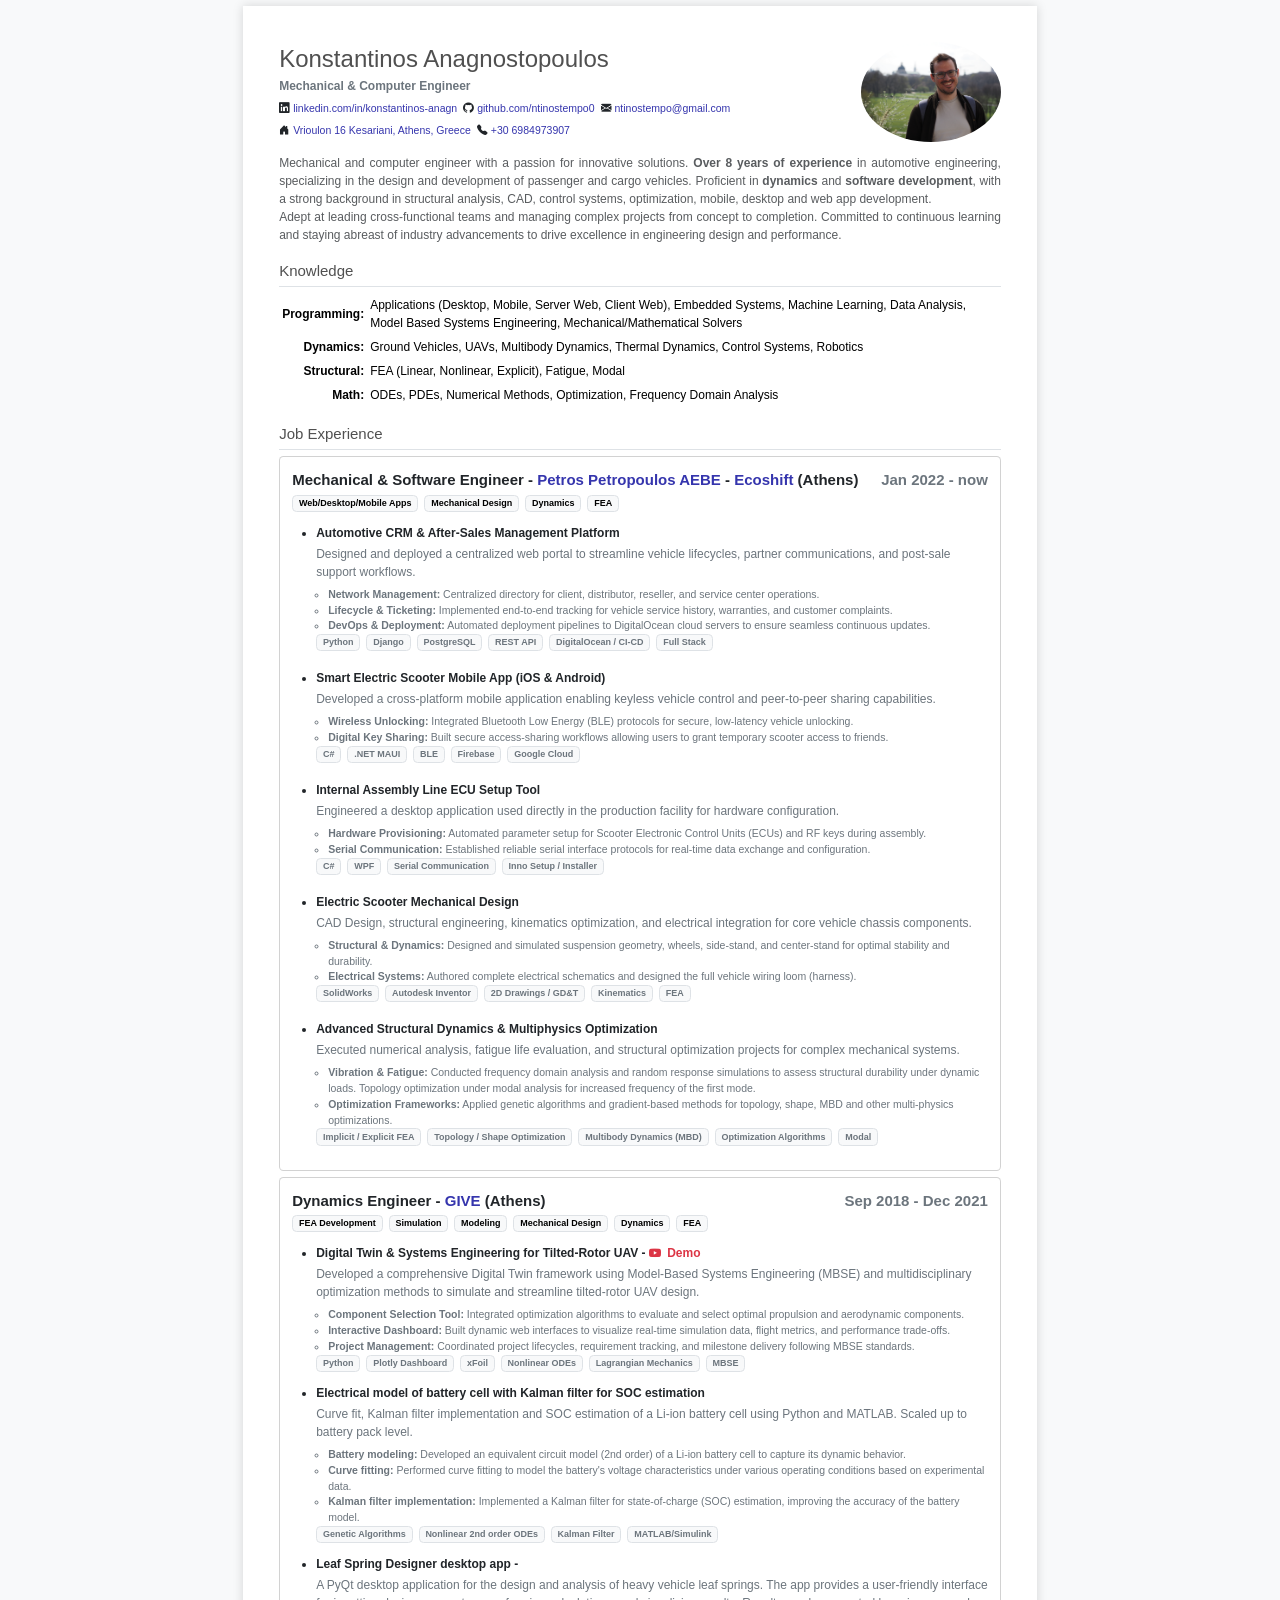
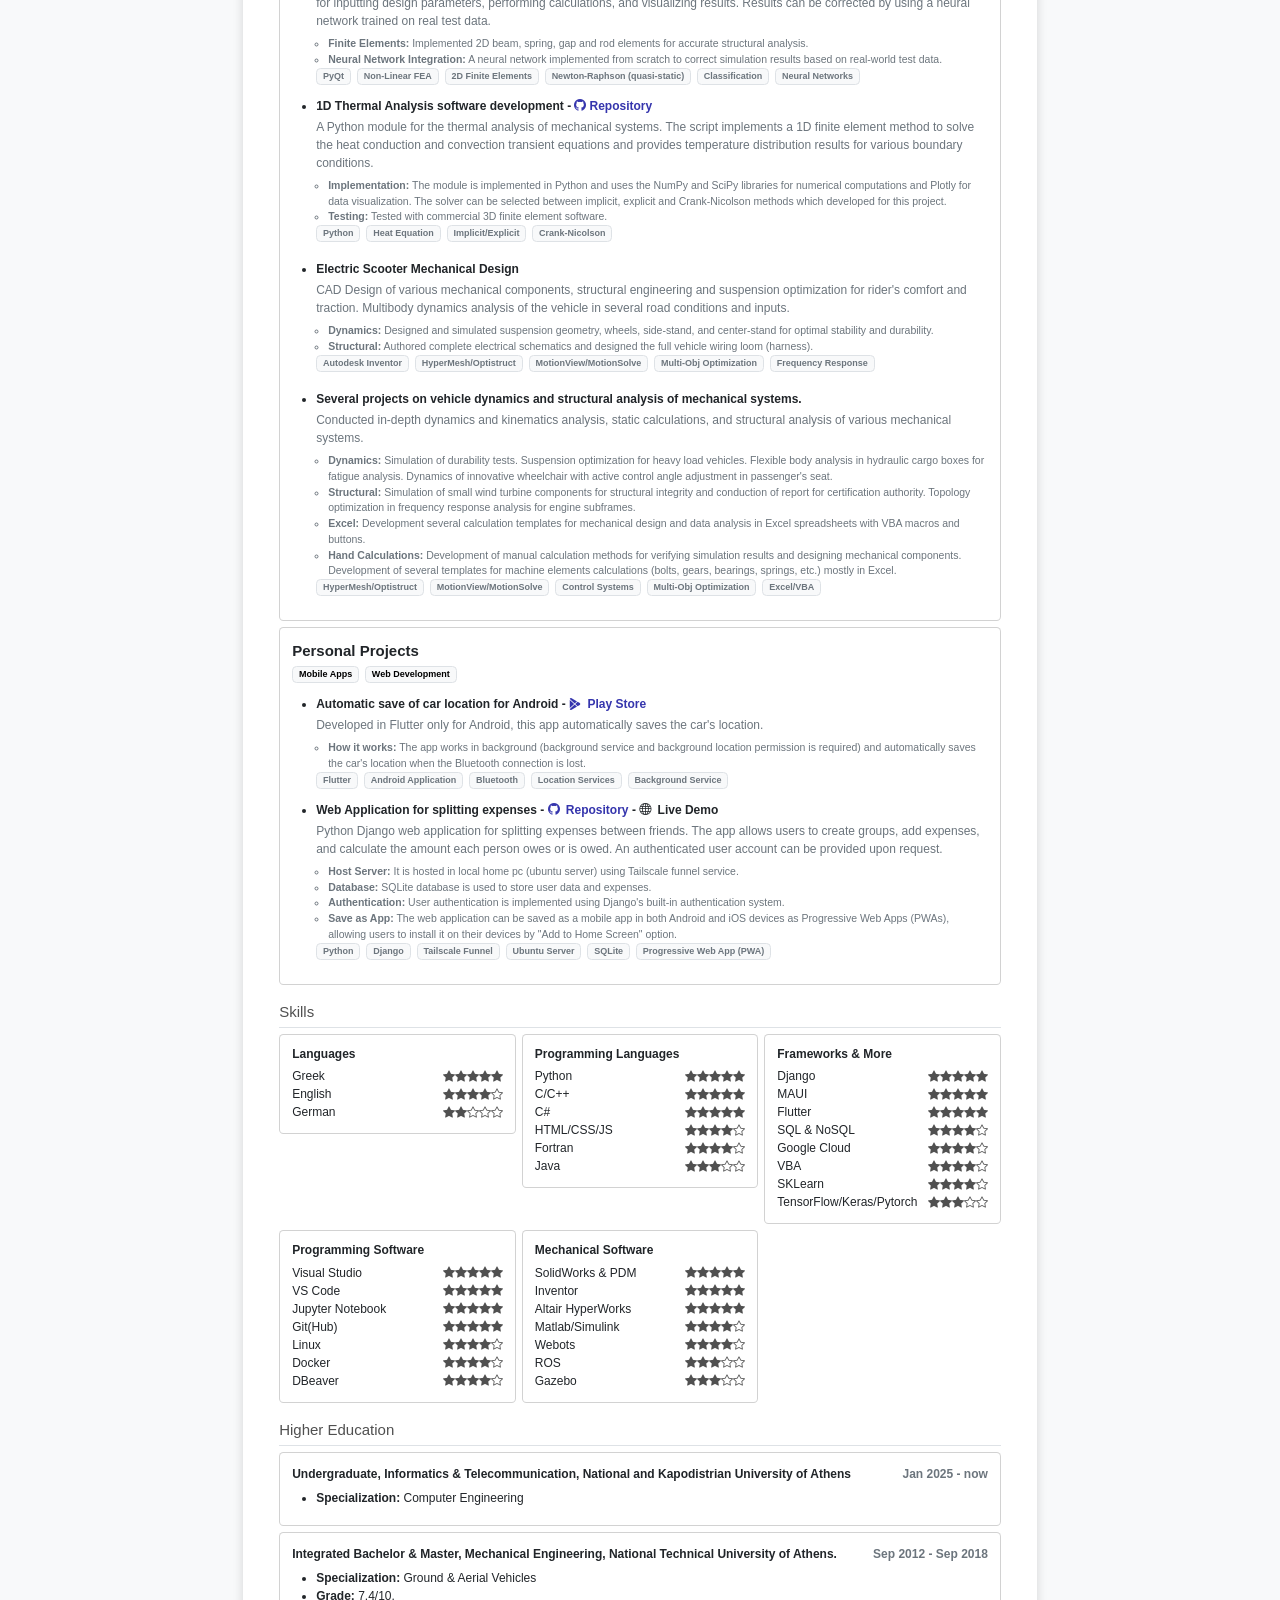
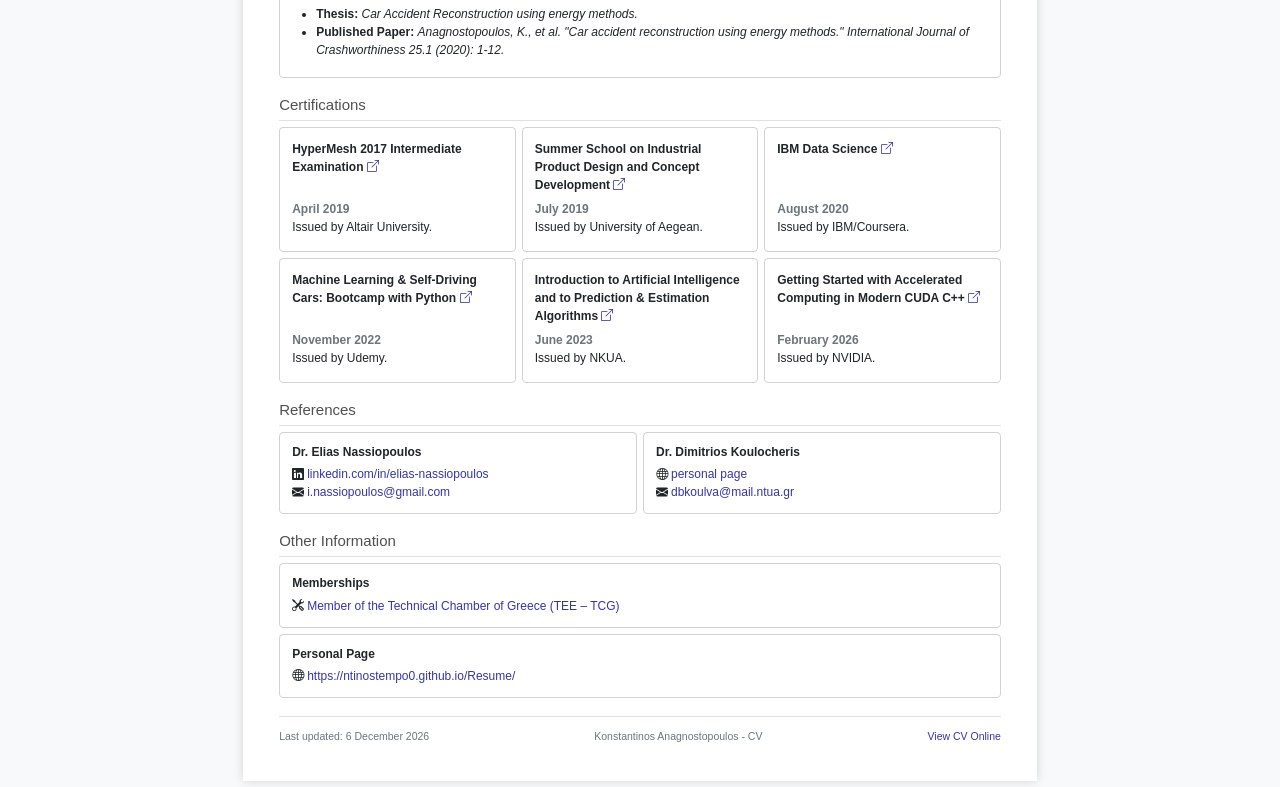
==== commit 049f6f5f: "update with PDF exported" ====
--- a/K_Anagnostopoulos_CV.html
+++ b/K_Anagnostopoulos_CV.html
@@ -267,7 +267,7 @@
               </div>
             </li>
 
-            <p style="margin-bottom: 10px; margin-top: 80px;">&nbsp;</p> 
+            <!-- <p style="margin-bottom: 10px; margin-top: 80px;">&nbsp;</p>  -->
 
             <li class="mt-4">
               <div class="fw-bold text-dark mb-1">
@@ -457,7 +457,7 @@
               </div>
             </li>
 
-            <p style="margin-bottom: 10px; margin-top: 100px;">&nbsp;</p> 
+            <!-- <p style="margin-bottom: 10px; margin-top: 100px;">&nbsp;</p>  -->
 
             <li class="mt-4">
               <div class="fw-bold text-dark mb-1">
@@ -699,8 +699,8 @@
 
     </section>
 
-    <p style="margin-bottom: 10px; margin-top: 80px;">&nbsp;</p> 
-    
+    <!-- <p style="margin-bottom: 10px; margin-top: 80px;">&nbsp;</p>  -->
+
     <!-- Education -->
     <section class="mt-4">
       <h2 class="h5 border-bottom pb-2 text-primary">Higher Education</h2>
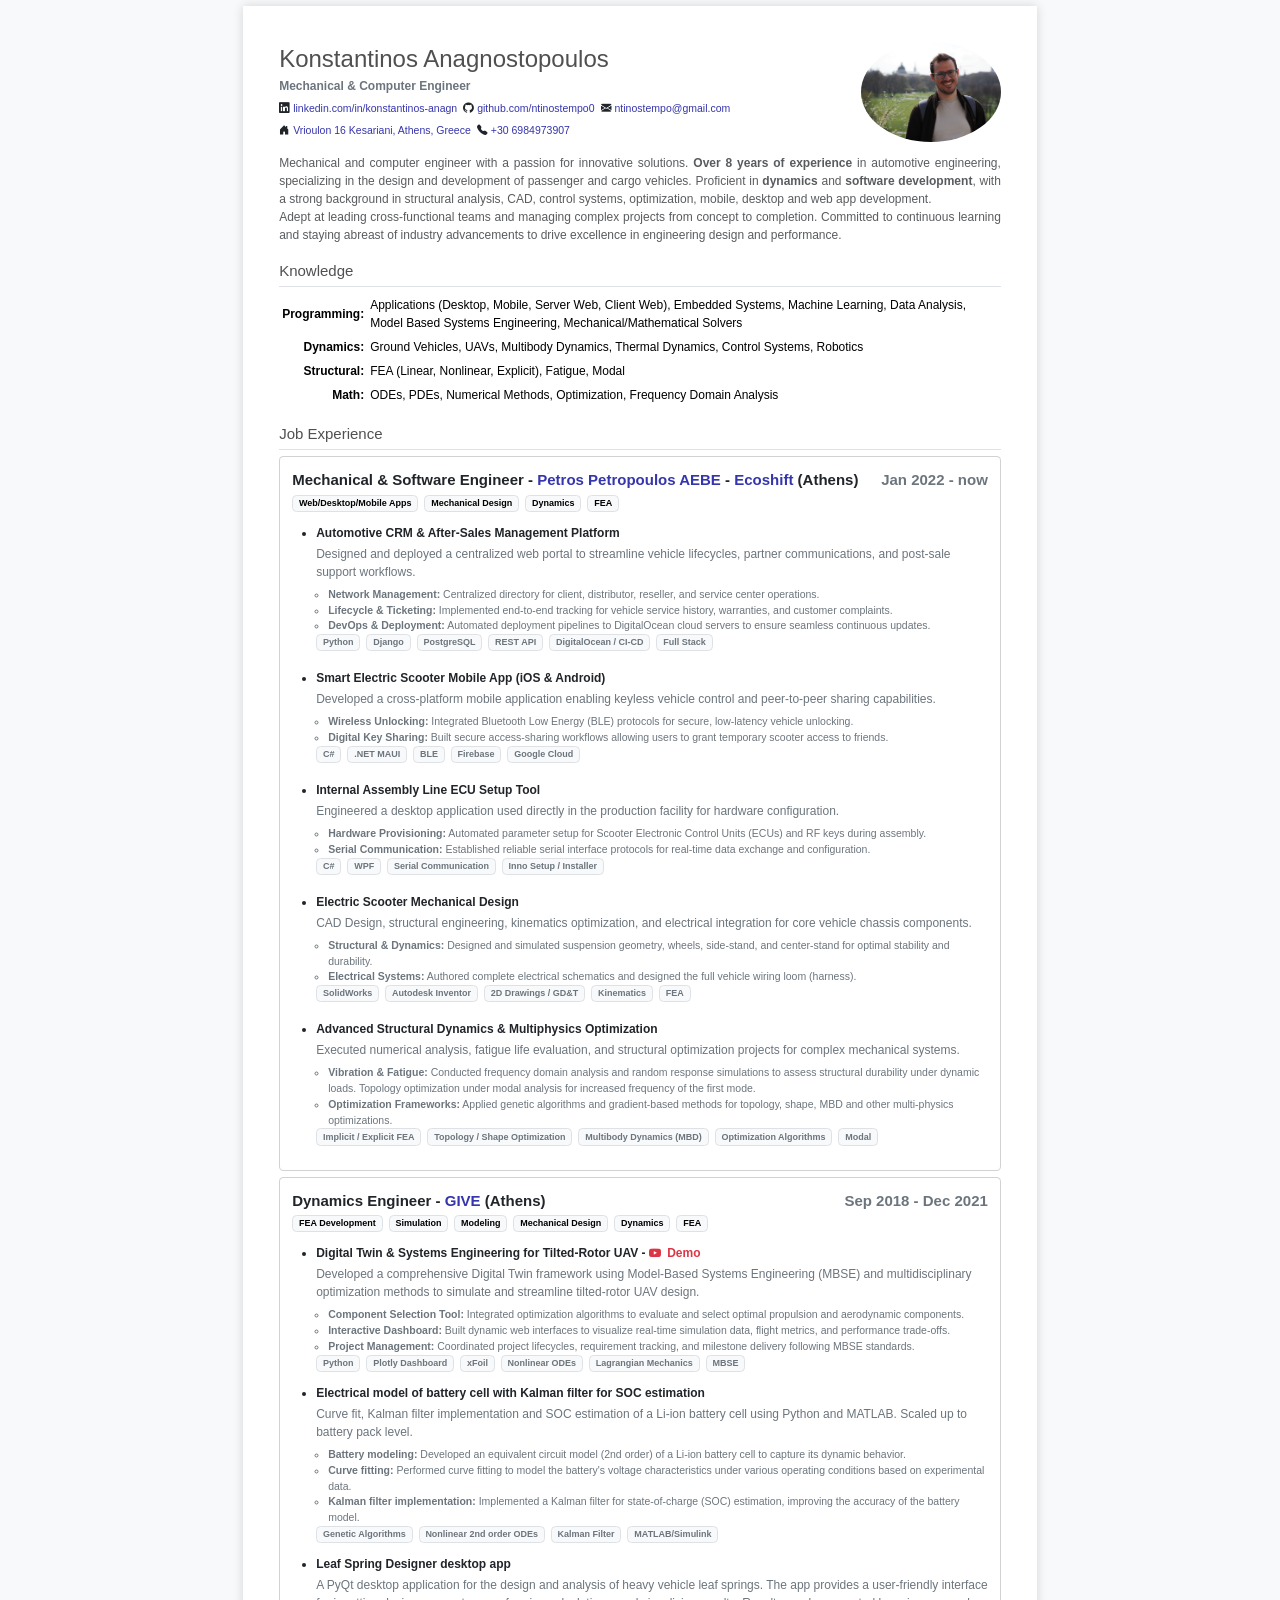
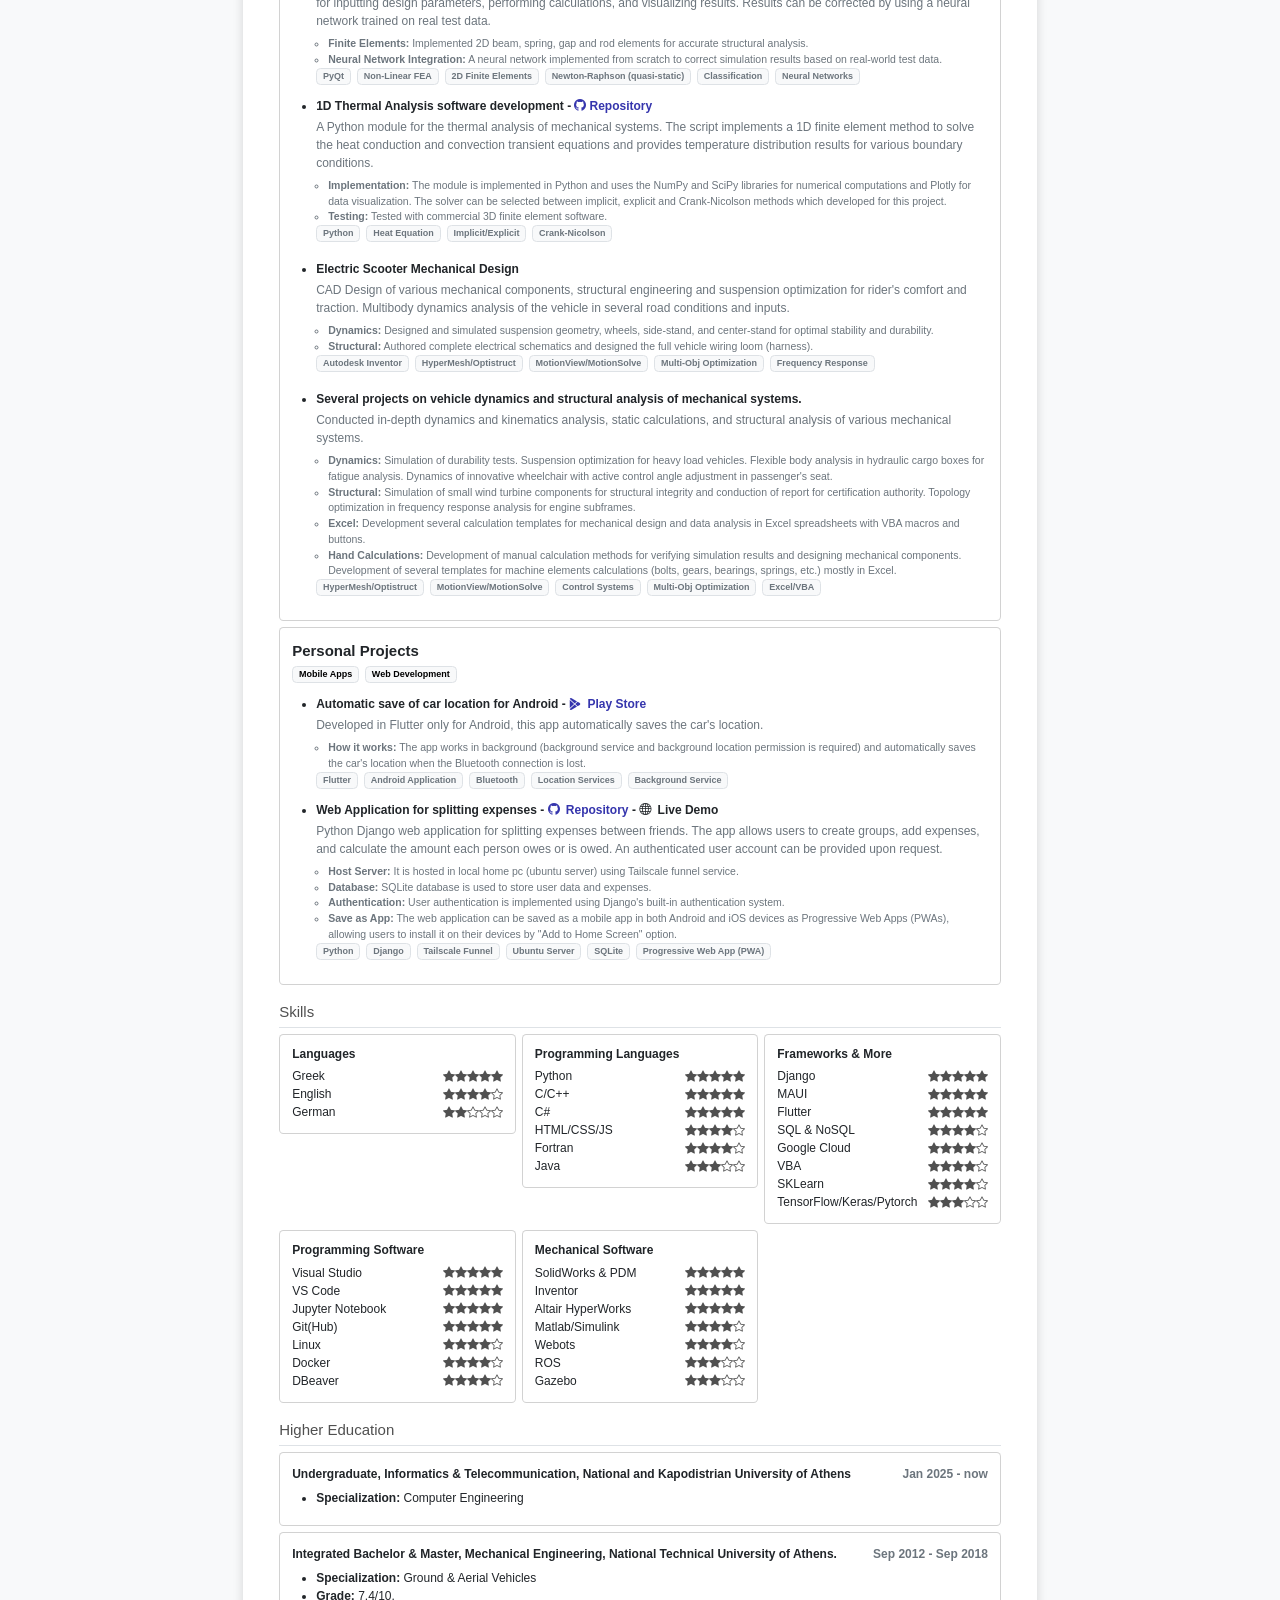
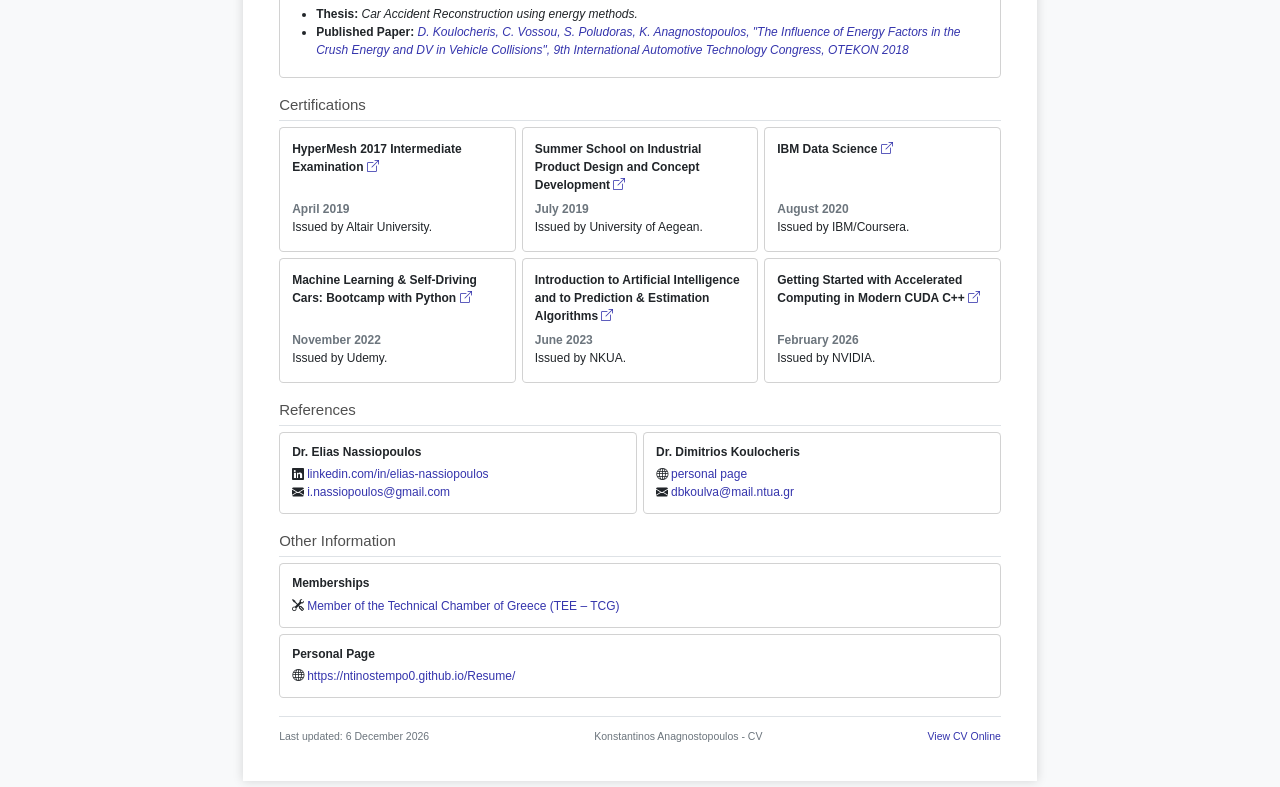
==== commit c13b7a8a: "update publication" ====
--- a/K_Anagnostopoulos_CV.html
+++ b/K_Anagnostopoulos_CV.html
@@ -376,7 +376,7 @@
 
             <li class="mt-3">
               <div class="fw-bold text-dark mb-1">
-                Leaf Spring Designer desktop app - 
+                Leaf Spring Designer desktop app
                 <!-- <a href="https://github.com/your-username/your-repo" target="_blank" class="text-decoration-none fw-semibold">
                   <i class="bi bi-github me-1"></i>Repository
                 </a> -->
@@ -732,7 +732,9 @@
               <div><strong>Thesis:</strong> <em>Car Accident Reconstruction using energy methods.</em></div>
             </li>
             <li>
-              <div><strong>Published Paper:</strong> <em>Anagnostopoulos, K., et al. "Car accident reconstruction using energy methods." International Journal of Crashworthiness 25.1 (2020): 1-12.</em></div>
+              <div><strong>Published Paper:</strong> <em>
+                <a href="https://www.researchgate.net/profile/Clio-Vossou/publication/325060892_The_Influence_of_Energy_Factors_in_the_Crush_Energy_and_DV_in_Vehicle_Collisions/links/5bd07bf1a6fdcc6f79ff0acc/The-Influence-of-Energy-Factors-in-the-Crush-Energy-and-DV-in-Vehicle-Collisions.pdf" target="_blank" rel="noopener noreferrer">D. Koulocheris, C. Vossou, S. Poludoras, K. Anagnostopoulos, "The Influence of Energy Factors in the Crush Energy and DV in Vehicle Collisions", 9th International Automotive Technology Congress, OTEKON 2018</a>
+              </em></div>
             </li>
           </ul>
         </div>
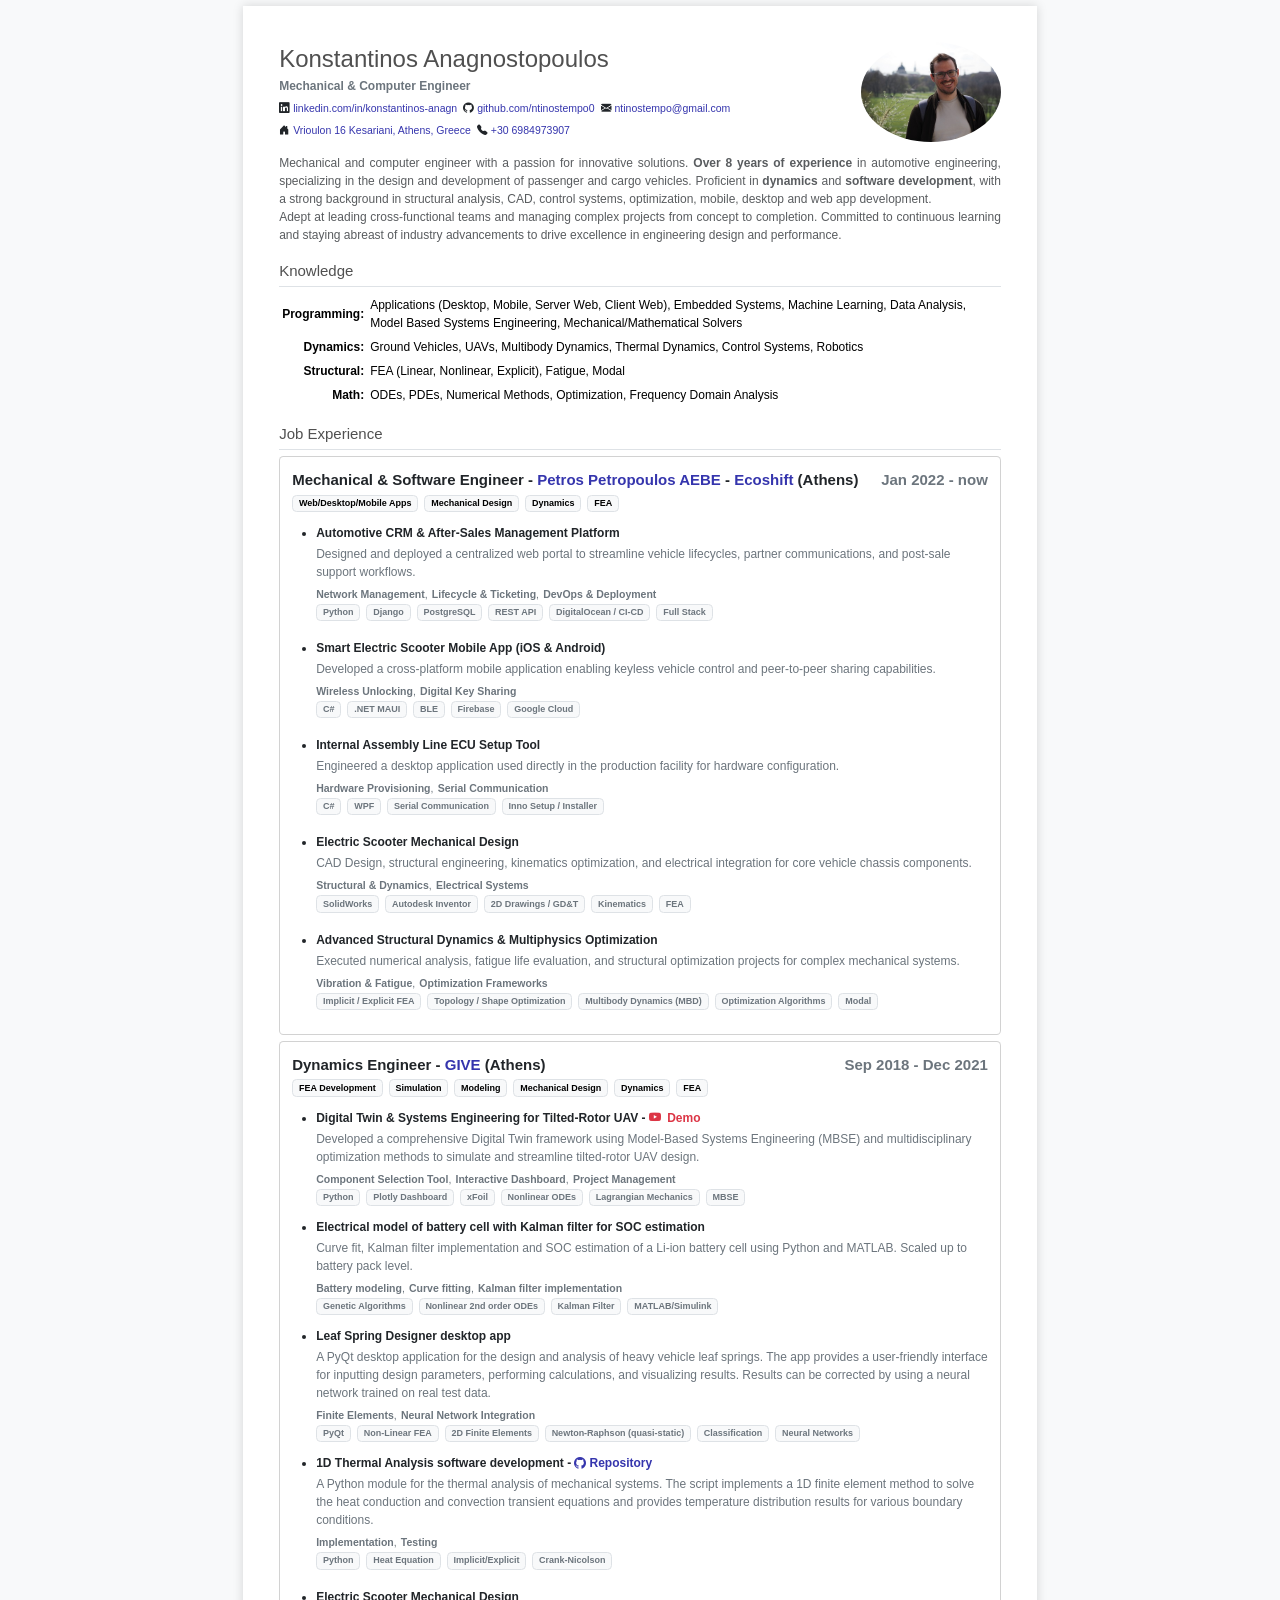
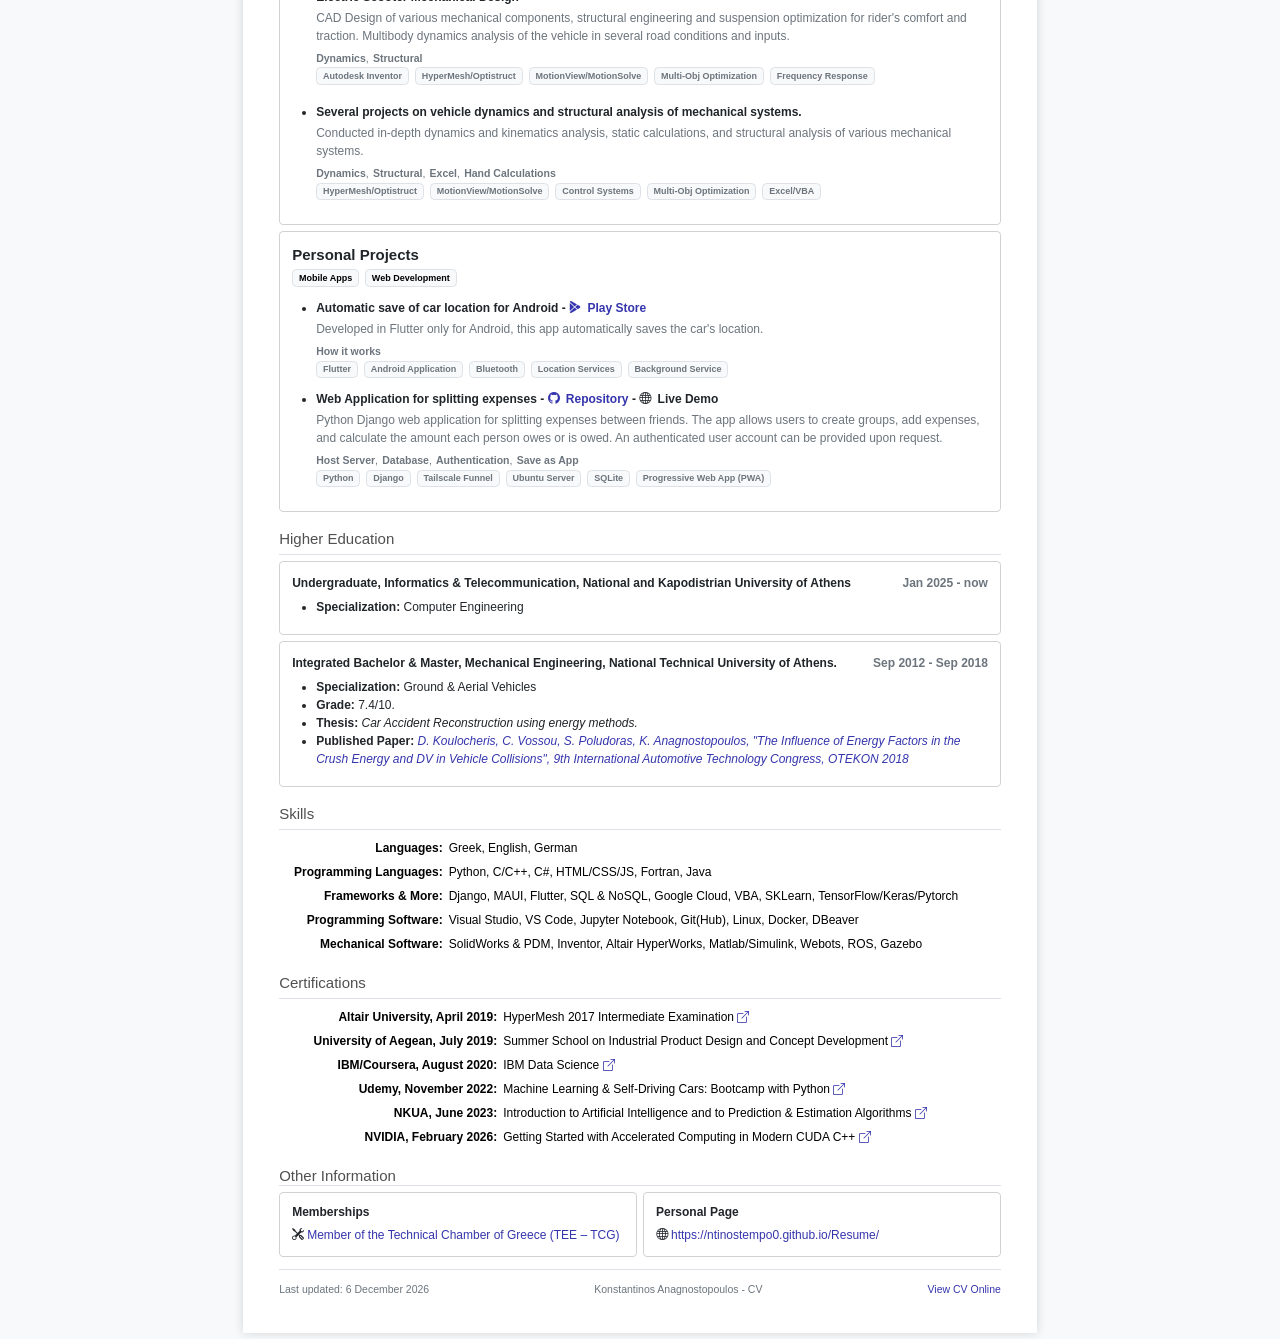
==== commit 886a3d24: "1st reducing" ====
--- a/K_Anagnostopoulos_CV.html
+++ b/K_Anagnostopoulos_CV.html
@@ -193,10 +193,10 @@
               <p class="text-secondary mb-2">
                 Designed and deployed a centralized web portal to streamline vehicle lifecycles, partner communications, and post-sale support workflows.
               </p>
-              <ul class="ps-3 text-secondary small">
-                <li><strong>Network Management:</strong> Centralized directory for client, distributor, reseller, and service center operations.</li>
-                <li><strong>Lifecycle & Ticketing:</strong> Implemented end-to-end tracking for vehicle service history, warranties, and customer complaints.</li>
-                <li><strong>DevOps & Deployment:</strong> Automated deployment pipelines to DigitalOcean cloud servers to ensure seamless continuous updates.</li>
+              <ul class="ps-3 text-secondary small project-details">
+                <li><strong>Network Management</strong><span>Centralized directory for client, distributor, reseller, and service center operations.</span></li>
+                <li><strong>Lifecycle & Ticketing</strong><span>Implemented end-to-end tracking for vehicle service history, warranties, and customer complaints.</span></li>
+                <li><strong>DevOps & Deployment</strong><span>Automated deployment pipelines to DigitalOcean cloud servers to ensure seamless continuous updates.</span></li>
               </ul>
               <div class="d-flex flex-wrap gap-2 mb-3">
                 <span class="badge text-secondary border bg-light">Python</span>
@@ -215,9 +215,9 @@
               <p class="text-secondary mb-2">
                 Developed a cross-platform mobile application enabling keyless vehicle control and peer-to-peer sharing capabilities.
               </p>
-              <ul class="ps-3 text-secondary small">
-                <li><strong>Wireless Unlocking:</strong> Integrated Bluetooth Low Energy (BLE) protocols for secure, low-latency vehicle unlocking.</li>
-                <li><strong>Digital Key Sharing:</strong> Built secure access-sharing workflows allowing users to grant temporary scooter access to friends.</li>
+              <ul class="ps-3 text-secondary small project-details">
+                <li><strong>Wireless Unlocking</strong><span>Integrated Bluetooth Low Energy (BLE) protocols for secure, low-latency vehicle unlocking.</span></li>
+                <li><strong>Digital Key Sharing</strong><span>Built secure access-sharing workflows allowing users to grant temporary scooter access to friends.</span></li>
               </ul>
               <div class="d-flex flex-wrap gap-2 mb-3">
                 <span class="badge text-secondary border bg-light">C#</span>
@@ -235,9 +235,9 @@
               <p class="text-secondary mb-2">
                 Engineered a desktop application used directly in the production facility for hardware configuration.
               </p>
-              <ul class="ps-3 text-secondary small">
-                <li><strong>Hardware Provisioning:</strong> Automated parameter setup for Scooter Electronic Control Units (ECUs) and RF keys during assembly.</li>
-                <li><strong>Serial Communication:</strong> Established reliable serial interface protocols for real-time data exchange and configuration.</li>
+              <ul class="ps-3 text-secondary small project-details">
+                <li><strong>Hardware Provisioning</strong><span>Automated parameter setup for Scooter Electronic Control Units (ECUs) and RF keys during assembly.</span></li>
+                <li><strong>Serial Communication</strong><span>Established reliable serial interface protocols for real-time data exchange and configuration.</span></li>
               </ul>
               <div class="d-flex flex-wrap gap-2 mb-3">
                 <span class="badge text-secondary border bg-light">C#</span>
@@ -254,9 +254,9 @@
               <p class="text-secondary mb-2">
                 CAD Design, structural engineering, kinematics optimization, and electrical integration for core vehicle chassis components.
               </p>
-              <ul class="ps-3 text-secondary small">
-                <li><strong>Structural & Dynamics:</strong> Designed and simulated suspension geometry, wheels, side-stand, and center-stand for optimal stability and durability.</li>
-                <li><strong>Electrical Systems:</strong> Authored complete electrical schematics and designed the full vehicle wiring loom (harness).</li>
+              <ul class="ps-3 text-secondary small project-details">
+                <li><strong>Structural & Dynamics</strong><span>Designed and simulated suspension geometry, wheels, side-stand, and center-stand for optimal stability and durability.</span></li>
+                <li><strong>Electrical Systems</strong><span>Authored complete electrical schematics and designed the full vehicle wiring loom (harness).</span></li>
               </ul>
               <div class="d-flex flex-wrap gap-2 mb-3">
                 <span class="badge text-secondary border bg-light">SolidWorks</span>
@@ -276,9 +276,9 @@
               <p class="text-secondary mb-2">
                 Executed numerical analysis, fatigue life evaluation, and structural optimization projects for complex mechanical systems.
               </p>
-              <ul class="ps-3 text-secondary small">
-                <li><strong>Vibration & Fatigue:</strong> Conducted frequency domain analysis and random response simulations to assess structural durability under dynamic loads. Topology optimization under modal analysis for increased frequency of the first mode.</li>
-                <li><strong>Optimization Frameworks:</strong> Applied genetic algorithms and gradient-based methods for topology, shape, MBD and other multi-physics optimizations.</li>
+              <ul class="ps-3 text-secondary small project-details">
+                <li><strong>Vibration & Fatigue</strong><span>Conducted frequency domain analysis and random response simulations to assess structural durability under dynamic loads. Topology optimization under modal analysis for increased frequency of the first mode.</span></li>
+                <li><strong>Optimization Frameworks</strong><span>Applied genetic algorithms and gradient-based methods for topology, shape, MBD and other multi-physics optimizations.</span></li>
               </ul>
               <div class="d-flex flex-wrap gap-2 mb-3">
                 <span class="badge text-secondary border bg-light">Implicit / Explicit FEA</span>
@@ -326,10 +326,10 @@
               </p>
 
               <!-- Key Features / Highlights -->
-              <ul class="ps-3 text-secondary small">
-                <li><strong>Component Selection Tool:</strong> Integrated optimization algorithms to evaluate and select optimal propulsion and aerodynamic components.</li>
-                <li><strong>Interactive Dashboard:</strong> Built dynamic web interfaces to visualize real-time simulation data, flight metrics, and performance trade-offs.</li>
-                <li><strong>Project Management:</strong> Coordinated project lifecycles, requirement tracking, and milestone delivery following MBSE standards.</li>
+              <ul class="ps-3 text-secondary small project-details">
+                <li><strong>Component Selection Tool</strong><span>Integrated optimization algorithms to evaluate and select optimal propulsion and aerodynamic components.</span></li>
+                <li><strong>Interactive Dashboard</strong><span>Built dynamic web interfaces to visualize real-time simulation data, flight metrics, and performance trade-offs.</span></li>
+                <li><strong>Project Management</strong><span>Coordinated project lifecycles, requirement tracking, and milestone delivery following MBSE standards.</span></li>
               </ul>
 
               <!-- Tech Stack Badges -->
@@ -355,10 +355,10 @@
               </p>
 
               <!-- Key Features / Highlights -->
-              <ul class="ps-3 text-secondary small">
-                <li><strong>Battery modeling:</strong> Developed an equivalent circuit model (2nd order) of a Li-ion battery cell to capture its dynamic behavior.</li>
-                <li><strong>Curve fitting:</strong> Performed curve fitting to model the battery's voltage characteristics under various operating conditions based on experimental data.</li>
-                <li><strong>Kalman filter implementation:</strong> Implemented a Kalman filter for state-of-charge (SOC) estimation, improving the accuracy of the battery model.</li>
+              <ul class="ps-3 text-secondary small project-details">
+                <li><strong>Battery modeling</strong><span>Developed an equivalent circuit model (2nd order) of a Li-ion battery cell to capture its dynamic behavior.</span></li>
+                <li><strong>Curve fitting</strong><span>Performed curve fitting to model the battery's voltage characteristics under various operating conditions based on experimental data.</span></li>
+                <li><strong>Kalman filter implementation</strong><span>Implemented a Kalman filter for state-of-charge (SOC) estimation, improving the accuracy of the battery model.</span></li>
 
               </ul>
 
@@ -388,9 +388,9 @@
               </p>
 
               <!-- Key Features / Highlights -->
-              <ul class="ps-3 text-secondary small">
-                <li><strong>Finite Elements:</strong> Implemented 2D beam, spring, gap and rod elements for accurate structural analysis.</li>
-                <li><strong>Neural Network Integration:</strong> A neural network implemented from scratch to correct simulation results based on real-world test data.</li>
+              <ul class="ps-3 text-secondary small project-details">
+                <li><strong>Finite Elements</strong><span>Implemented 2D beam, spring, gap and rod elements for accurate structural analysis.</span></li>
+                <li><strong>Neural Network Integration</strong><span>A neural network implemented from scratch to correct simulation results based on real-world test data.</span></li>
               </ul>
 
               <!-- Tech Stack Badges -->
@@ -420,9 +420,9 @@
               </p>
 
               <!-- Key Features / Highlights -->
-              <ul class="ps-3 text-secondary small">
-                <li><strong>Implementation:</strong> The module is implemented in Python and uses the NumPy and SciPy libraries for numerical computations and Plotly for data visualization. The solver can be selected between implicit, explicit and Crank-Nicolson methods which developed for this project.</li>
-                <li><strong>Testing:</strong> Tested with commercial 3D finite element software.</li>
+              <ul class="ps-3 text-secondary small project-details">
+                <li><strong>Implementation</strong><span>The module is implemented in Python and uses the NumPy and SciPy libraries for numerical computations and Plotly for data visualization. The solver can be selected between implicit, explicit and Crank-Nicolson methods which developed for this project.</span></li>
+                <li><strong>Testing</strong><span>Tested with commercial 3D finite element software.</span></li>
               </ul>
 
               <!-- Tech Stack Badges -->
@@ -444,9 +444,9 @@
               <p class="text-secondary mb-2">
                 CAD Design of various mechanical components, structural engineering and suspension optimization for rider's comfort and traction. Multibody dynamics analysis of the vehicle in several road conditions and inputs. 
               </p>
-              <ul class="ps-3 text-secondary small">
-                <li><strong>Dynamics:</strong> Designed and simulated suspension geometry, wheels, side-stand, and center-stand for optimal stability and durability.</li>
-                <li><strong>Structural:</strong> Authored complete electrical schematics and designed the full vehicle wiring loom (harness).</li>
+              <ul class="ps-3 text-secondary small project-details">
+                <li><strong>Dynamics</strong><span>Designed and simulated suspension geometry, wheels, side-stand, and center-stand for optimal stability and durability.</span></li>
+                <li><strong>Structural</strong><span>Authored complete electrical schematics and designed the full vehicle wiring loom (harness).</span></li>
               </ul>
               <div class="d-flex flex-wrap gap-2 mb-3">
                 <span class="badge text-secondary border bg-light">Autodesk Inventor</span>
@@ -466,11 +466,11 @@
               <p class="text-secondary mb-2">
                 Conducted in-depth dynamics and kinematics analysis, static calculations, and structural analysis of various mechanical systems. 
               </p>
-              <ul class="ps-3 text-secondary small">
-                <li><strong>Dynamics:</strong> Simulation of durability tests. Suspension optimization for heavy load vehicles. Flexible body analysis in hydraulic cargo boxes for fatigue analysis. Dynamics of innovative wheelchair with active control angle adjustment in passenger's seat.</li>
-                <li><strong>Structural:</strong> Simulation of small wind turbine components for structural integrity and conduction of report for certification authority. Topology optimization in frequency response analysis for engine subframes.</li>
-                <li><strong>Excel:</strong> Development several calculation templates for mechanical design and data analysis in Excel spreadsheets with VBA macros and buttons.</li>
-                <li><strong>Hand Calculations:</strong> Development of manual calculation methods for verifying simulation results and designing mechanical components. Development of several templates for machine elements calculations (bolts, gears, bearings, springs, etc.) mostly in Excel.</li>
+              <ul class="ps-3 text-secondary small project-details">
+                <li><strong>Dynamics</strong><span>Simulation of durability tests. Suspension optimization for heavy load vehicles. Flexible body analysis in hydraulic cargo boxes for fatigue analysis. Dynamics of innovative wheelchair with active control angle adjustment in passenger's seat.</span></li>
+                <li><strong>Structural</strong><span>Simulation of small wind turbine components for structural integrity and conduction of report for certification authority. Topology optimization in frequency response analysis for engine subframes.</span></li>
+                <li><strong>Excel</strong><span>Development several calculation templates for mechanical design and data analysis in Excel spreadsheets with VBA macros and buttons.</span></li>
+                <li><strong>Hand Calculations</strong><span>Development of manual calculation methods for verifying simulation results and designing mechanical components. Development of several templates for machine elements calculations (bolts, gears, bearings, springs, etc.) mostly in Excel.</span></li>
               </ul>
               <div class="d-flex flex-wrap gap-2 mb-3">
                 <span class="badge text-secondary border bg-light">HyperMesh/Optistruct</span>
@@ -514,8 +514,8 @@
               </p>
 
               <!-- Key Features / Highlights -->
-              <ul class="ps-3 text-secondary small">
-                <li><strong>How it works:</strong> The app works in background (background service and background location permission is required) and automatically saves the car's location when the Bluetooth connection is lost.</li>
+              <ul class="ps-3 text-secondary small project-details">
+                <li><strong>How it works</strong><span>The app works in background (background service and background location permission is required) and automatically saves the car's location when the Bluetooth connection is lost.</span></li>
               </ul>
 
               <!-- Tech Stack Badges -->
@@ -547,11 +547,11 @@
               </p>
 
               <!-- Key Features / Highlights -->
-              <ul class="ps-3 text-secondary small">
-                <li><strong>Host Server:</strong> It is hosted in local home pc (ubuntu server) using Tailscale funnel service.</li>
-                <li><strong>Database:</strong> SQLite database is used to store user data and expenses.</li>
-                <li><strong>Authentication:</strong> User authentication is implemented using Django's built-in authentication system.</li>
-                <li><strong>Save as App:</strong> The web application can be saved as a mobile app in both Android and iOS devices as Progressive Web Apps (PWAs), allowing users to install it on their devices by "Add to Home Screen" option.</li>
+              <ul class="ps-3 text-secondary small project-details">
+                <li><strong>Host Server</strong><span>It is hosted in local home pc (ubuntu server) using Tailscale funnel service.</span></li>
+                <li><strong>Database</strong><span>SQLite database is used to store user data and expenses.</span></li>
+                <li><strong>Authentication</strong><span>User authentication is implemented using Django's built-in authentication system.</span></li>
+                <li><strong>Save as App</strong><span>The web application can be saved as a mobile app in both Android and iOS devices as Progressive Web Apps (PWAs), allowing users to install it on their devices by "Add to Home Screen" option.</span></li>
               </ul>
 
               <!-- Tech Stack Badges -->
@@ -571,131 +571,6 @@
 
         </div>
       </article>
-
-    </section>
-
-    <!-- Skills -->
-    <section class="mt-4">
-      <h2 class="h5 border-bottom pb-2 text-primary">Skills</h2>
-      <div class="row justify-content-center g-2">
-        
-        <div class="col-12 col-md-4">
-          <div class="card">
-            <div class="card-body">
-              <h3 class="h6"><strong>Languages</strong></h3>
-              
-              <skills-template name="Greek" rating="5"></skills-template>
-
-              <skills-template name="English" rating="4"></skills-template>
-
-              <skills-template name="German" rating="2"></skills-template>
-              
-            </div>
-          </div>
-        </div>
-
-        <div class="col-12 col-md-4">
-          <div class="card">
-            <div class="card-body">
-              <h3 class="h6"><strong>Programming Languages</strong></h3>
-
-              <skills-template name="Python" rating="5"></skills-template>
-
-              <skills-template name="C/C++" rating="5"></skills-template>
-
-              <skills-template name="C#" rating="5"></skills-template>
-
-              <skills-template name="HTML/CSS/JS" rating="4"></skills-template>
-
-              <skills-template name="Fortran" rating="4"></skills-template>
-
-              <skills-template name="Java" rating="3"></skills-template>
-
-            </div>
-          </div>
-        </div>
-
-        <div class="col-12 col-md-4">
-          <div class="card">
-            <div class="card-body">
-              <h3 class="h6"><strong>Frameworks & More</strong></h3>
-
-              <skills-template name="Django" rating="5"></skills-template>
-
-              <skills-template name="MAUI" rating="5"></skills-template>
-
-              <skills-template name="Flutter" rating="5"></skills-template>
-
-              <skills-template name="SQL & NoSQL" rating="4"></skills-template>
-
-              <skills-template name="Google Cloud" rating="4"></skills-template>
-
-              <skills-template name="VBA" rating="4"></skills-template>
-
-              <skills-template name="SKLearn" rating="4"></skills-template>
-
-              <skills-template name="TensorFlow/Keras/Pytorch" rating="3"></skills-template>
-              
-            </div>
-          </div>
-        </div>
-
-      </div>
-
-    </section>
-
-    <!-- Skills 2nd row -->
-    <section class="mt-2">
-
-      <div class="row justify-content-start g-2">
-
-        <div class="col-12 col-md-4">
-          <div class="card">
-            <div class="card-body">
-              <h3 class="h6"><strong>Programming Software</strong></h3>
-
-              <skills-template name="Visual Studio" rating="5"></skills-template>
-
-              <skills-template name="VS Code" rating="5"></skills-template>
-
-              <skills-template name="Jupyter Notebook" rating="5"></skills-template>
-
-              <skills-template name="Git(Hub)" rating="5"></skills-template>
-
-              <skills-template name="Linux" rating="4"></skills-template>
-
-              <skills-template name="Docker" rating="4"></skills-template>
-
-              <skills-template name="DBeaver" rating="4"></skills-template>
-                          
-            </div>
-          </div>
-        </div>
-        
-        <div class="col-12 col-md-4">
-          <div class="card">
-            <div class="card-body">
-              <h3 class="h6 justify-content-end"><strong> Mechanical Software</strong></h3>
-
-              <skills-template name="SolidWorks & PDM" rating="5"></skills-template>
-
-              <skills-template name="Inventor" rating="5"></skills-template>
-
-              <skills-template name="Altair HyperWorks" rating="5"></skills-template>
-
-              <skills-template name="Matlab/Simulink" rating="4"></skills-template>
-
-              <skills-template name="Webots" rating="4"></skills-template>
-
-              <skills-template name="ROS" rating="3"></skills-template>
-
-              <skills-template name="Gazebo" rating="3"></skills-template>
-
-            </div>
-          </div>
-        </div>
-
-      </div>
 
     </section>
 
@@ -742,144 +617,118 @@
 
     </section>
 
+    <!-- Skills -->
+    <section class="mt-4">
+      <h2 class="h5 border-bottom pb-2 text-primary">Skills</h2>
+      <div class="table-responsive">
+        <table class="table table-sm table-borderless align-middle mb-0" style="--bs-table-bg: transparent;">
+          <tbody>
+            <tr>
+              <th scope="row" style="text-align:end">Languages:</th>
+              <td>Greek, English, German</td>
+            </tr>
+            <tr>
+              <th scope="row" style="text-align:end">Programming Languages:</th>
+              <td>Python, C/C++, C#, HTML/CSS/JS, Fortran, Java</td>
+            </tr>
+            <tr>
+              <th scope="row" style="text-align:end">Frameworks &amp; More:</th>
+              <td>Django, MAUI, Flutter, SQL &amp; NoSQL, Google Cloud, VBA, SKLearn, TensorFlow/Keras/Pytorch</td>
+            </tr>
+            <tr>
+              <th scope="row" style="text-align:end">Programming Software:</th>
+              <td>Visual Studio, VS Code, Jupyter Notebook, Git(Hub), Linux, Docker, DBeaver</td>
+            </tr>
+            <tr>
+              <th scope="row" style="text-align:end">Mechanical Software:</th>
+              <td>SolidWorks &amp; PDM, Inventor, Altair HyperWorks, Matlab/Simulink, Webots, ROS, Gazebo</td>
+            </tr>
+          </tbody>
+        </table>
+      </div>
+    </section>
+
     <!-- Certifications -->
     <section class="mt-4">
       <h2 class="h5 border-bottom pb-2 text-primary">Certifications</h2>
-
-        <div class="row justify-content-start g-2">
-
-          <div class="col-12 col-md-4">
-              <div class="card h-100">
-                  <div class="card-body">
-                    <sertifications-template name="HyperMesh 2017 Intermediate Examination" issuer="Altair University" date="April 2019" openFile="certifications/HyperMesh 2017 Intermediate Examination_Certificate of Achievement.pdf"></sertifications-template>
-                  </div>
-              </div>
-          </div>
-          
-          <div class="col-12 col-md-4">
-              <div class="card h-100">
-                  <div class="card-body">
-                    <sertifications-template name="Summer School on Industrial Product Design and Concept Development" issuer="University of Aegean" date="July 2019" openFile="certifications/Anagnostopoulos_Konstantinos__8272_SHEET1.pdf"></sertifications-template>
-                  </div>
-              </div>
-          </div>
-
-          <div class="col-12 col-md-4">
-              <div class="card h-100">
-                  <div class="card-body">
-                    <sertifications-template name="IBM Data Science" issuer="IBM/Coursera" date="August 2020" openFile="certifications/Coursera.pdf"></sertifications-template>
-                  </div>
-              </div>
-          </div>        
-          
-          <div class="col-12 col-md-4">
-              <div class="card h-100">
-                  <div class="card-body">
-                    <sertifications-template name="Machine Learning & Self-Driving Cars: Bootcamp with Python" issuer="Udemy" date="November 2022" openFile="certifications/self_driving.pdf"></sertifications-template>
-                  </div>
-              </div>
-          </div>  
-
-          <div class="col-12 col-md-4">
-              <div class="card h-100">
-                  <div class="card-body">
-                    <sertifications-template name="Introduction to Artificial Intelligence and to Prediction & Estimation Algorithms" issuer="NKUA" date="June 2023" openFile="certifications/ekpa_ml_cert.pdf"></sertifications-template>
-                  </div>
-              </div>
-          </div>  
-
-          <div class="col-12 col-md-4">
-              <div class="card h-100">
-                  <div class="card-body">
-                    <sertifications-template name="Getting Started with Accelerated Computing in Modern CUDA C++" issuer="NVIDIA" date="February 2026" openFile="certifications/My Learning _ NVIDIA.pdf"></sertifications-template>
-                  </div>
-              </div>
-          </div>  
-
+      <div class="table-responsive">
+        <table class="table table-sm table-borderless align-middle mb-0" style="--bs-table-bg: transparent;">
+          <tbody>
+            <tr>
+              <th scope="row" style="text-align:end">Altair University, April 2019:</th>
+              <td>HyperMesh 2017 Intermediate Examination <a href="certifications/HyperMesh 2017 Intermediate Examination_Certificate of Achievement.pdf" target="_blank" rel="noopener noreferrer" aria-label="Open HyperMesh certificate"><i class="bi bi-box-arrow-up-right"></i></a></td>
+            </tr>
+            <tr>
+              <th scope="row" style="text-align:end">University of Aegean, July 2019:</th>
+              <td>Summer School on Industrial Product Design and Concept Development <a href="certifications/Anagnostopoulos_Konstantinos__8272_SHEET1.pdf" target="_blank" rel="noopener noreferrer" aria-label="Open Summer School certificate"><i class="bi bi-box-arrow-up-right"></i></a></td>
+            </tr>
+            <tr>
+              <th scope="row" style="text-align:end">IBM/Coursera, August 2020:</th>
+              <td>IBM Data Science <a href="certifications/Coursera.pdf" target="_blank" rel="noopener noreferrer" aria-label="Open IBM Data Science certificate"><i class="bi bi-box-arrow-up-right"></i></a></td>
+            </tr>
+            <tr>
+              <th scope="row" style="text-align:end">Udemy, November 2022:</th>
+              <td>Machine Learning &amp; Self-Driving Cars: Bootcamp with Python <a href="certifications/self_driving.pdf" target="_blank" rel="noopener noreferrer" aria-label="Open Machine Learning certificate"><i class="bi bi-box-arrow-up-right"></i></a></td>
+            </tr>
+            <tr>
+              <th scope="row" style="text-align:end">NKUA, June 2023:</th>
+              <td>Introduction to Artificial Intelligence and to Prediction &amp; Estimation Algorithms <a href="certifications/ekpa_ml_cert.pdf" target="_blank" rel="noopener noreferrer" aria-label="Open Artificial Intelligence certificate"><i class="bi bi-box-arrow-up-right"></i></a></td>
+            </tr>
+            <tr>
+              <th scope="row" style="text-align:end">NVIDIA, February 2026:</th>
+              <td>Getting Started with Accelerated Computing in Modern CUDA C++ <a href="certifications/My Learning _ NVIDIA.pdf" target="_blank" rel="noopener noreferrer" aria-label="Open CUDA certificate"><i class="bi bi-box-arrow-up-right"></i></a></td>
+            </tr>
+          </tbody>
+        </table>
       </div>
 
     </section>
 
-
-    <!-- References -->
-    <section class="mt-4">
-      <h2 class="h5 border-bottom pb-2 text-primary">References</h2>
-      <div class="row g-2">
-
-        <div class="col-12 col-md-6">
-          <div class="card">
-            <div class="card-body">
-              <h3 class="h6 fw-bold">Dr. Elias Nassiopoulos</h3>
-              <div class="d-flex align-items-center gap-1">
-                  <i class="bi bi-linkedin"></i>
-                  <a href="https://www.linkedin.com/in/dr-elias-nassiopoulos-phd-ceng-10411716/" target="_blank" rel="noopener noreferrer">linkedin.com/in/elias-nassiopoulos</a>
-              </div>
-              <div class="d-flex align-items-center gap-1">
-                  <i class="bi bi-envelope-fill"></i>
-                  <a href="mailto:i.nassiopoulos@gmail.com" target="_blank" rel="noopener noreferrer">i.nassiopoulos@gmail.com</a>
-              </div>
-            </div>
-          </div>
-        </div>
-
-        <div class="col-12 col-md-6">
-          <div class="card">
-            <div class="card-body">
-              <h3 class="h6 fw-bold">Dr. Dimitrios Koulocheris</h3>
-              <div class="d-flex align-items-center gap-1">
-                    <i class="bi bi-globe"></i>
-                    <a href="https://mkae.mech.ntua.gr/en/koulocheris" target="_blank" rel="noopener noreferrer">personal page</a>
-                </div>
-                <div class="d-flex align-items-center gap-1">
-                    <i class="bi bi-envelope-fill"></i>
-                    <a href="mailto:dbkoulva@mail.ntua.gr" target="_blank" rel="noopener noreferrer">dbkoulva@mail.ntua.gr</a>
-                </div>
-            </div>
-          </div>
-        </div>
-
-    </section>
 
     <!-- More -->
     <section class="mt-4">
-      <h2 class="h5 border-bottom pb-2 text-primary">Other Information</h2>
+      <h2 class="h5 border-bottom pb-0 text-primary">Other Information</h2>
       
-      <!-- Memberships -->
-      <div class="row mb-2">
-        <div class="col-12">
-          <div class="card">
-            <div class="card-body">
-              <h3 class="h6 fw-bold">Memberships</h3>
-              <div class="d-flex align-items-center gap-1">
-                  <i class="bi bi-tools"></i>
-                  <a href="https://web.tee.gr/" target="_blank" rel="noopener noreferrer">Member of the Technical Chamber of Greece (TEE – TCG)</a>
+      <div class="row justify-content-start g-2">
+
+        <!-- Memberships -->
+        <div class="col-12 col-md-6 mb-2">
+          <div class="col-12">
+            <div class="card">
+              <div class="card-body">
+                <h3 class="h6 fw-bold">Memberships</h3>
+                <div class="d-flex align-items-center gap-1">
+                    <i class="bi bi-tools"></i>
+                    <a href="https://web.tee.gr/" target="_blank" rel="noopener noreferrer">Member of the Technical Chamber of Greece (TEE – TCG)</a>
+                </div>
               </div>
             </div>
           </div>
         </div>
+
+
+        <!-- Personal Page -->
+        <div class="col-12 col-md-6">
+          <div class="col-12">
+            <div class="card">
+              <div class="card-body">
+                <h3 class="h6 fw-bold">Personal Page</h3>
+                <div class="d-flex align-items-center gap-1">
+                    <i class="bi bi-globe"></i>
+                    <a href="https://ntinostempo0.github.io/Resume/" target="_blank" rel="noopener noreferrer">https://ntinostempo0.github.io/Resume/</a>
+                </div>
+              </div>
+            </div>
+          </div>
+        </div>
+
       </div>
 
 
-      <!-- Personal Page -->
-      <div class="row">
-        <div class="col-12">
-          <div class="card">
-            <div class="card-body">
-              <h3 class="h6 fw-bold">Personal Page</h3>
-              <div class="d-flex align-items-center gap-1">
-                  <i class="bi bi-globe"></i>
-                  <a href="https://ntinostempo0.github.io/Resume/" target="_blank" rel="noopener noreferrer">https://ntinostempo0.github.io/Resume/</a>
-              </div>
-            </div>
-          </div>
-        </div>
-      </div>
-
-
 
     </section>
 
-    <footer class="mt-4 pt-3 border-top small text-secondary d-flex flex-wrap justify-content-between gap-2">
+    <footer class="mt-2 pt-3 border-top small text-secondary d-flex flex-wrap justify-content-between gap-2">
     <!-- calculate date automaticaly -->
       <span id="current-date"></span>
       
--- a/styles.css
+++ b/styles.css
@@ -21,6 +21,74 @@
 a {
     color: #3535ad;
     text-decoration: none;
+}
+
+.project-details {
+  display: flex;
+  flex-wrap: wrap;
+  gap: 0 0.35rem;
+  list-style: none;
+  margin: 0 0 0.1rem;
+  padding-left: 0 !important;
+}
+
+.project-details > li {
+  display: inline-block;
+  position: relative;
+}
+
+.project-details > li:not(:last-child)::after {
+  content: ",";
+}
+
+.project-details strong {
+  cursor: help;
+  font-weight: 700;
+}
+
+.project-details > li > span {
+  background: #343a40;
+  border-radius: 4px;
+  bottom: calc(100% + 0.5rem);
+  box-shadow: 0 0.25rem 0.75rem rgba(0, 0, 0, 0.2);
+  color: #fff;
+  display: none;
+  font-size: 0.9rem;
+  font-weight: 400;
+  left: 50%;
+  line-height: 1.4;
+  padding: 0.5rem 0.65rem;
+  position: absolute;
+  transform: translateX(-50%);
+  width: max-content;
+  max-width: min(32rem, 75vw);
+  z-index: 10;
+}
+
+.project-details > li > span::after {
+  border-left: 0.35rem solid transparent;
+  border-right: 0.35rem solid transparent;
+  border-top: 0.35rem solid #343a40;
+  content: "";
+  left: 50%;
+  position: absolute;
+  top: 100%;
+  transform: translateX(-50%);
+}
+
+.project-details > li:hover > span,
+.project-details > li:focus-within > span {
+  display: block;
+}
+
+@media print {
+  .project-details > li > span {
+    display: none;
+  }
+
+  .project-details > li > span::after {
+    display: none;
+  }
 }
 
 
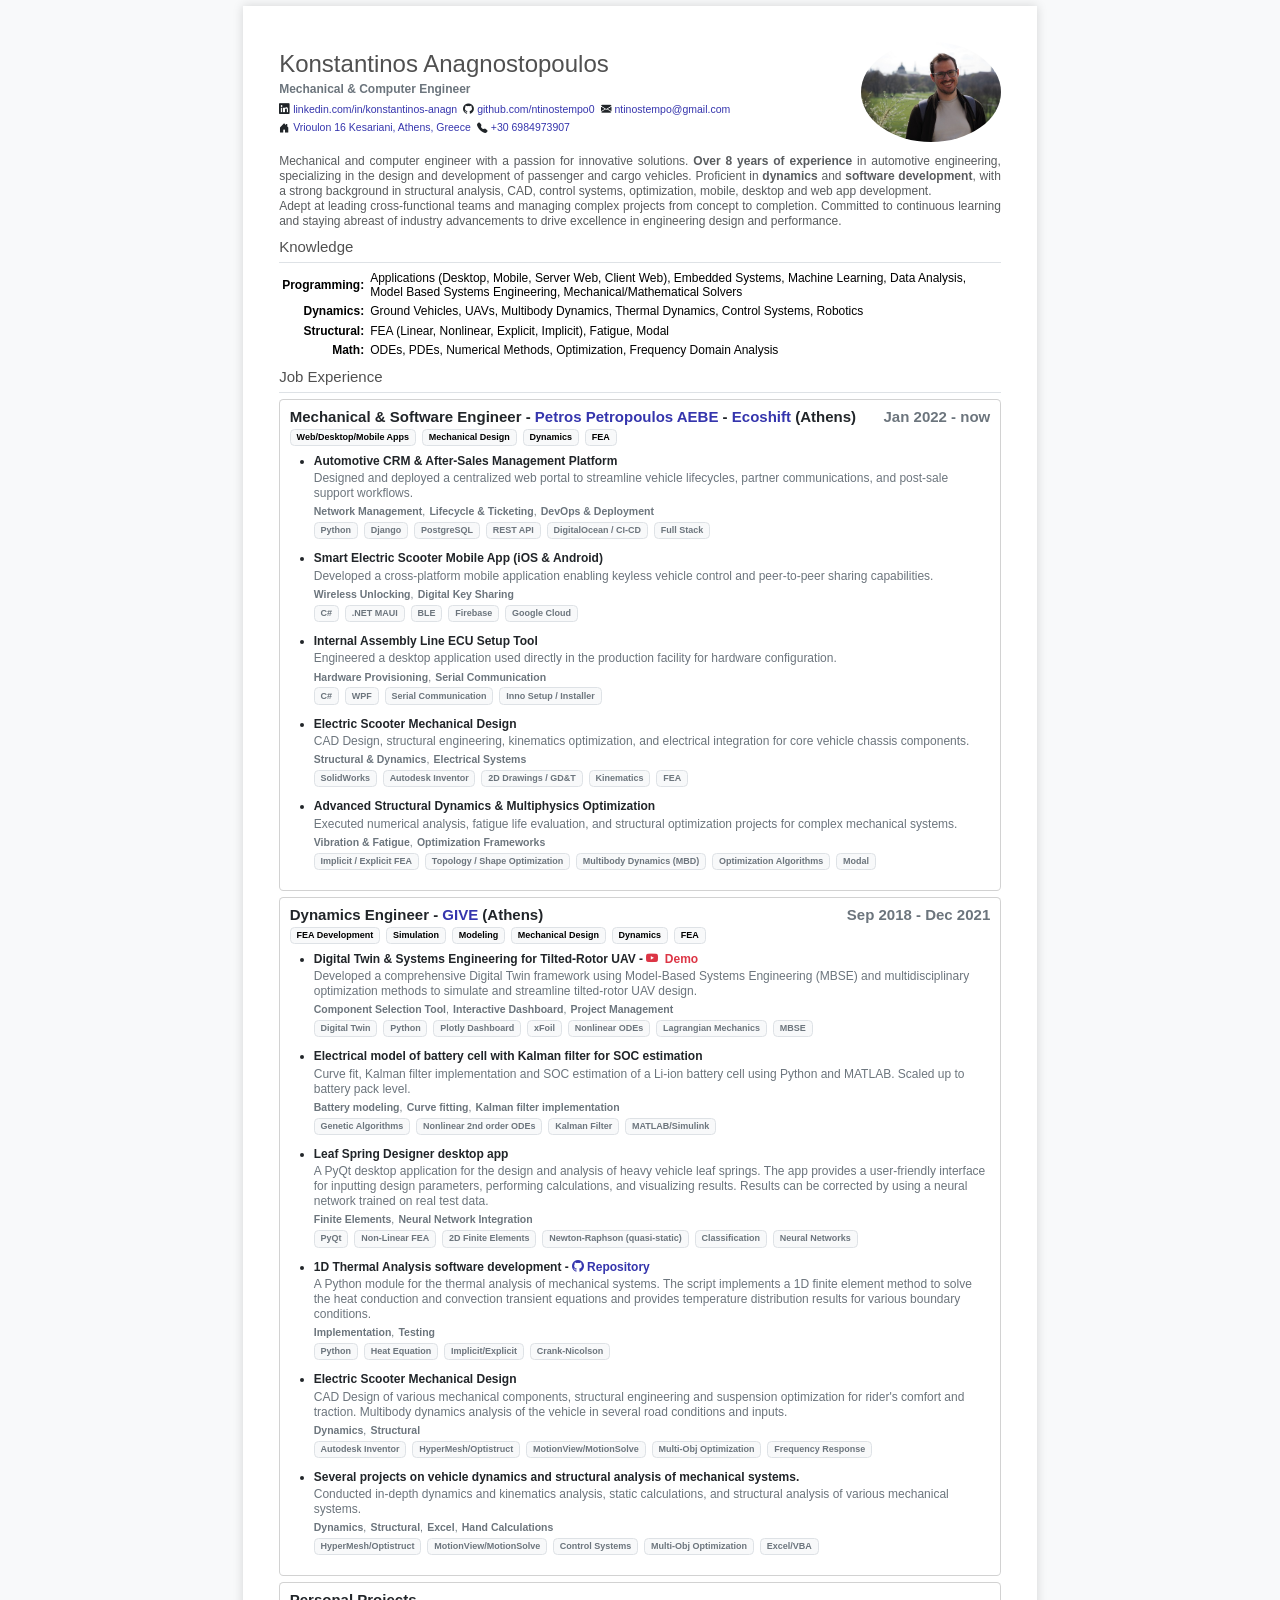
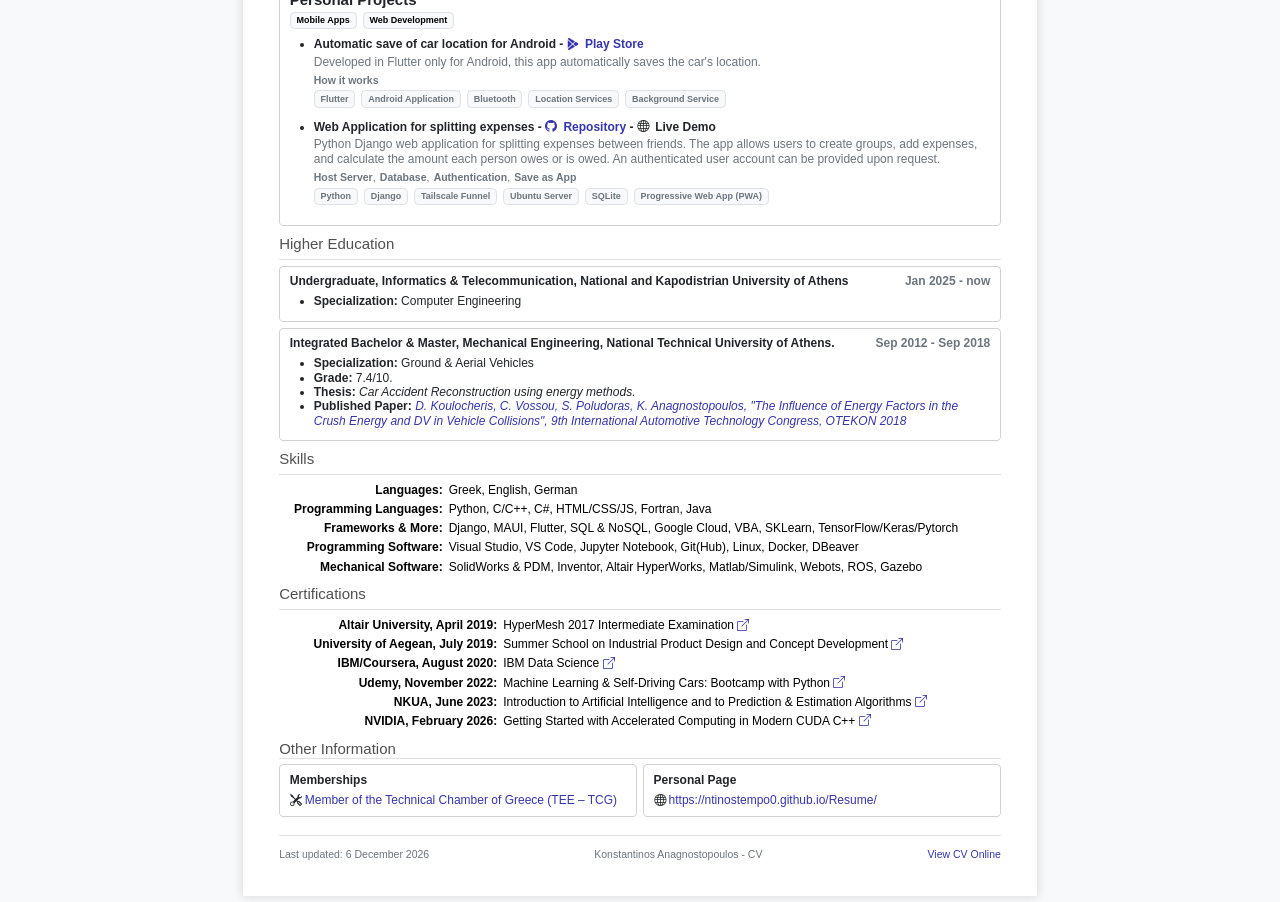
==== commit b30ca036: "compacting" ====
--- a/K_Anagnostopoulos_CV.html
+++ b/K_Anagnostopoulos_CV.html
@@ -154,7 +154,7 @@
             </tr>
             <tr>
               <th scope="row" style="text-align:end">Structural:</th>
-              <td>FEA (Linear, Nonlinear, Explicit), Fatigue, Modal</td>
+              <td>FEA (Linear, Nonlinear, Explicit, Implicit), Fatigue, Modal</td>
             </tr>
             <tr>
               <th scope="row" style="text-align:end">Math:</th>
@@ -334,6 +334,7 @@
 
               <!-- Tech Stack Badges -->
               <div class="d-flex flex-wrap gap-2 mb-3">
+                <span class="badge text-secondary border bg-light">Digital Twin</span>
                 <span class="badge text-secondary border bg-light">Python</span>
                 <span class="badge text-secondary border bg-light">Plotly Dashboard</span>
                 <span class="badge text-secondary border bg-light">xFoil</span>
--- a/styles.css
+++ b/styles.css
@@ -8,6 +8,61 @@
     width: 100%;
     overflow-x: hidden;
 }
+.a4-page {
+  line-height: 1.2;
+}
+
+.a4-page section.mt-4 {
+  margin-top: 0.75rem !important;
+}
+
+.a4-page section.mt-2 {
+  margin-top: 0.5rem !important;
+}
+
+.a4-page h2 {
+  margin-bottom: 0.45rem;
+}
+
+.a4-page p {
+  line-height: 1.25;
+}
+
+.a4-page .card {
+  margin-bottom: 0.5rem !important;
+}
+
+.a4-page .card-body {
+  padding: 0.65rem 0.8rem;
+}
+
+.a4-page .card-body > .mb-3,
+.a4-page .card-body > .mb-2 {
+  margin-bottom: 0.45rem !important;
+}
+
+.a4-page article > .card-body > ul.mb-2 {
+  margin-bottom: 0.35rem !important;
+}
+
+.a4-page article > .card-body > ul > li.mt-3,
+.a4-page article > .card-body > ul > li.mt-4 {
+  margin-top: 0.65rem !important;
+}
+
+.a4-page article > .card-body > ul > li > p.mb-2 {
+  margin-bottom: 0.35rem !important;
+}
+
+.a4-page .project-details {
+  margin-bottom: 0.35rem !important;
+}
+
+.a4-page .table > :not(caption) > * > * {
+  padding-top: 0.2rem;
+  padding-bottom: 0.2rem;
+}
+
 
 html, body {
     margin: 0;
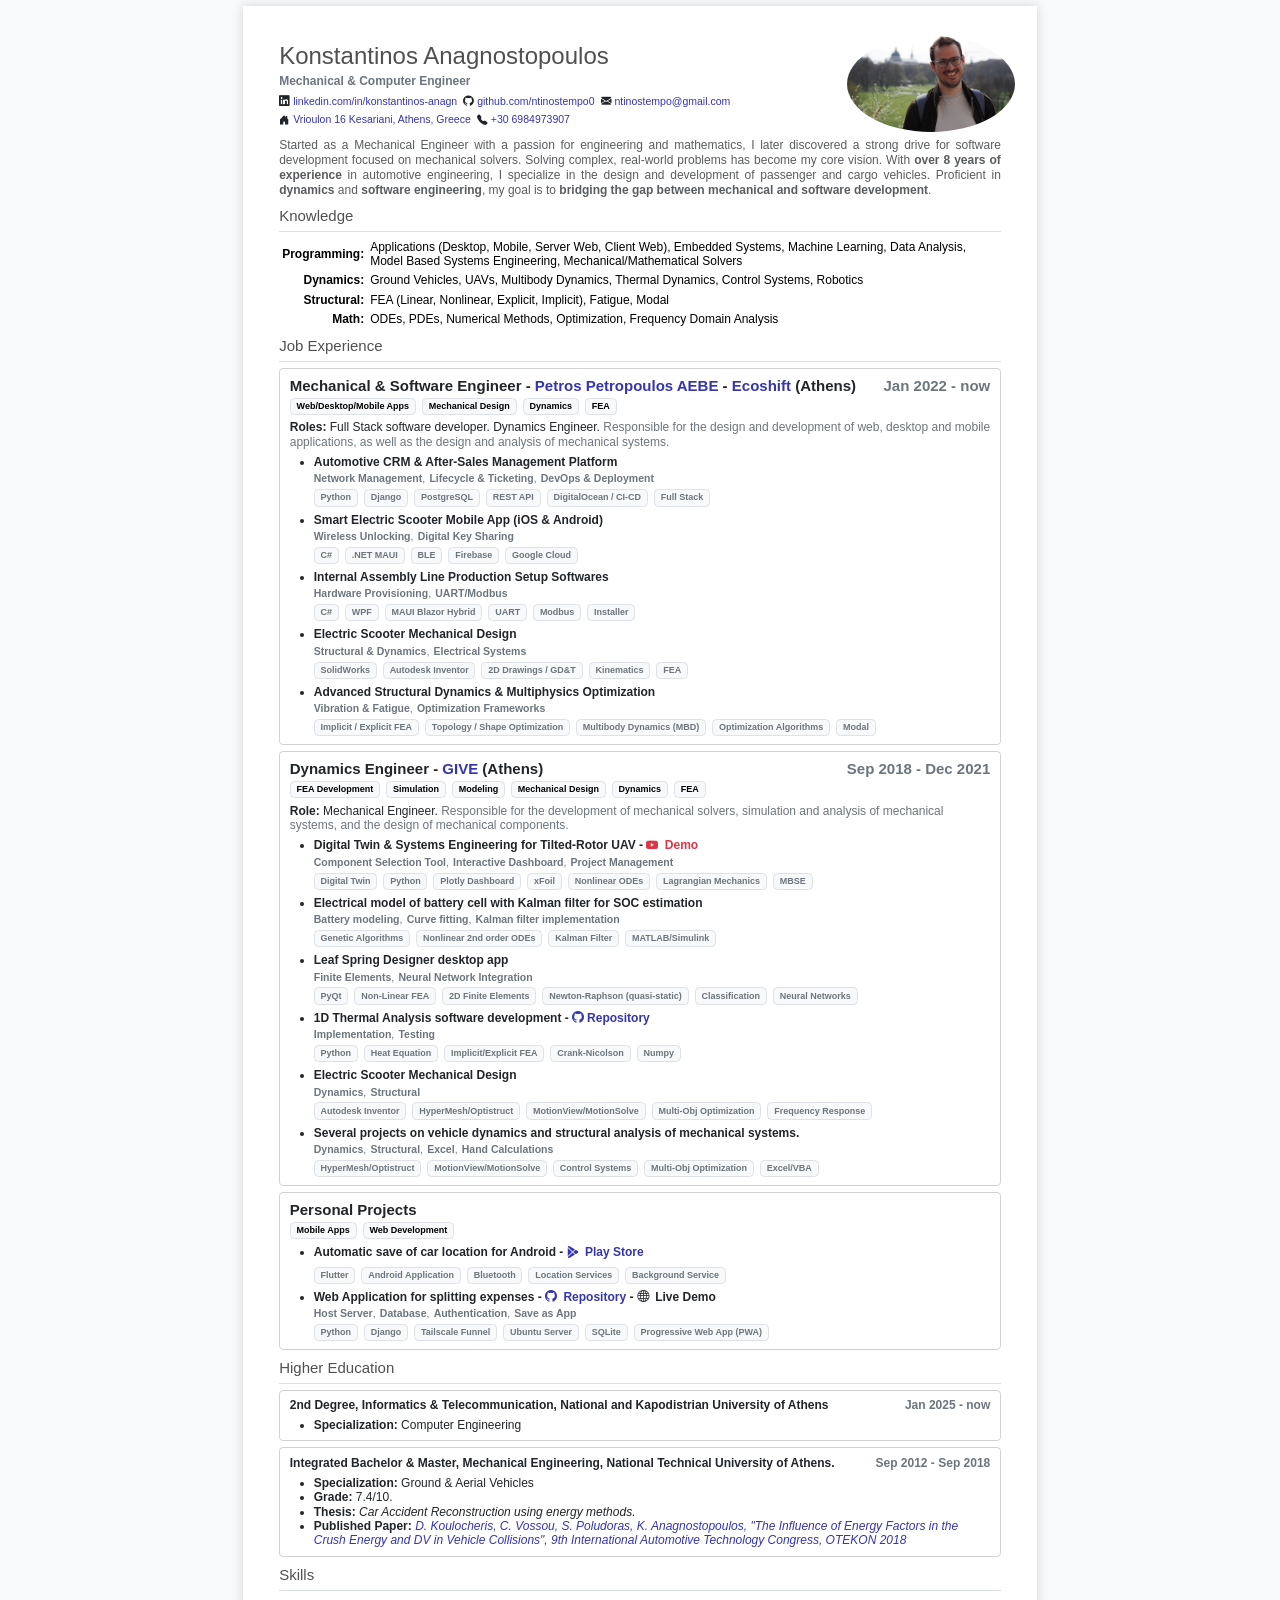
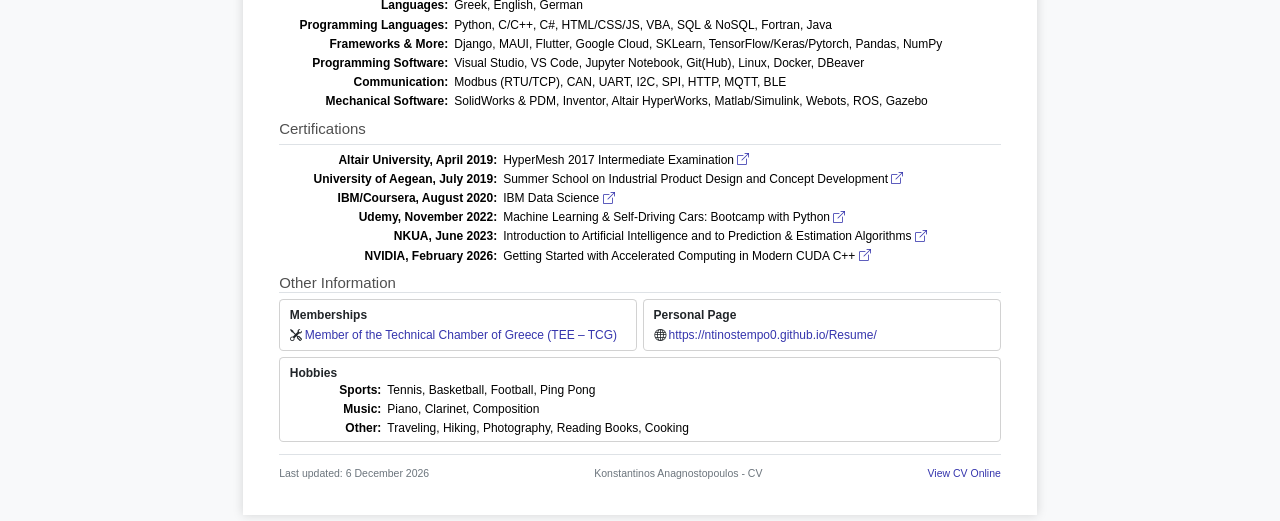
==== commit fb044148: "update into 2 pages and export to PDF" ====
--- a/K_Anagnostopoulos_CV.html
+++ b/K_Anagnostopoulos_CV.html
@@ -126,14 +126,15 @@
         </div>
 
         <div class="col-3 d-flex justify-content-end">
-            <img class="rounded-circle " src="media/profile.JPG" alt="Profile photo of Konstantinos Anagnostopoulos" width="140" height="100">
+            <img class="rounded-circle" src="media/profile.JPG" alt="Profile photo of Konstantinos Anagnostopoulos" width="140" height="80" style="object-fit: cover; object-position: center; transform: scale(1.2);">
         </div>
       
     </header>
 
     <!-- Summary -->
-    <p class="mb-0 text-muted text-inline" style="text-align: justify;">Mechanical and computer engineer with a passion for innovative solutions. <strong>Over 8 years of experience</strong> in automotive engineering, specializing in the design and development of passenger and cargo vehicles. Proficient in <strong>dynamics</strong> and <strong>software development</strong>, with a strong background in structural analysis, CAD, control systems, optimization, mobile, desktop and web app development.</p>
-    <p class="mb-0 text-muted" style="text-align: justify;">Adept at leading cross-functional teams and managing complex projects from concept to completion. Committed to continuous learning and staying abreast of industry advancements to drive excellence in engineering design and performance.</p>
+
+    <p class="mb-0 text-muted text-inline" style="text-align: justify;">Started as a Mechanical Engineer with a passion for engineering and mathematics, I later discovered a strong drive for software development focused on mechanical solvers. Solving complex, real-world problems has become my core vision. With <strong>over 8 years of experience</strong> in automotive engineering, I specialize in the design and development of passenger and cargo vehicles. Proficient in <strong>dynamics</strong> and <strong>software engineering</strong>, my goal is to <strong>bridging the gap between mechanical and software development</strong>.</p>
+
 
     <!-- Empty Space -->
     <!-- <p style="margin-bottom: 100px;">&nbsp;</p> -->
@@ -183,22 +184,27 @@
             <span class="badge text-bg-light border">Dynamics</span>
             <span class="badge text-bg-light border">FEA</span>
           </div>
+
+          <span>
+            <strong>
+              Roles:
+            </strong>
+            <span>Full Stack software developer. Dynamics Engineer.</span><span class="text-secondary"> Responsible for the design and development of web, desktop and mobile applications, as well as the design and analysis of mechanical systems.</span>
+          </span>
           
-          <ul class="mb-2">
-
-            <li class="mt-3">
-              <div class="fw-bold text-dark mb-1">
+          <ul class="mb-0">
+
+            <li class="mt-2">
+              <div class="fw-bold text-dark mb-1" data-bs-toggle="tooltip" data-bs-placement="top" title="Designed and deployed a centralized web portal to streamline vehicle lifecycles, partner communications, and post-sale support workflows." style="cursor: help;">
                 Automotive CRM & After-Sales Management Platform
               </div>
-              <p class="text-secondary mb-2">
-                Designed and deployed a centralized web portal to streamline vehicle lifecycles, partner communications, and post-sale support workflows.
-              </p>
+
               <ul class="ps-3 text-secondary small project-details">
                 <li><strong>Network Management</strong><span>Centralized directory for client, distributor, reseller, and service center operations.</span></li>
                 <li><strong>Lifecycle & Ticketing</strong><span>Implemented end-to-end tracking for vehicle service history, warranties, and customer complaints.</span></li>
                 <li><strong>DevOps & Deployment</strong><span>Automated deployment pipelines to DigitalOcean cloud servers to ensure seamless continuous updates.</span></li>
               </ul>
-              <div class="d-flex flex-wrap gap-2 mb-3">
+              <div class="d-flex flex-wrap gap-2">
                 <span class="badge text-secondary border bg-light">Python</span>
                 <span class="badge text-secondary border bg-light">Django</span>
                 <span class="badge text-secondary border bg-light">PostgreSQL</span>
@@ -208,18 +214,16 @@
               </div>
             </li>
 
-            <li class="mt-4">
-              <div class="fw-bold text-dark mb-1">
+            <li class="mt-2">
+              <div class="fw-bold text-dark mb-1" data-bs-toggle="tooltip" data-bs-placement="top" title="Developed a cross-platform mobile application enabling keyless vehicle control and peer-to-peer sharing capabilities." style="cursor: help;">
                 Smart Electric Scooter Mobile App (iOS & Android)
               </div>
-              <p class="text-secondary mb-2">
-                Developed a cross-platform mobile application enabling keyless vehicle control and peer-to-peer sharing capabilities.
-              </p>
+
               <ul class="ps-3 text-secondary small project-details">
                 <li><strong>Wireless Unlocking</strong><span>Integrated Bluetooth Low Energy (BLE) protocols for secure, low-latency vehicle unlocking.</span></li>
                 <li><strong>Digital Key Sharing</strong><span>Built secure access-sharing workflows allowing users to grant temporary scooter access to friends.</span></li>
               </ul>
-              <div class="d-flex flex-wrap gap-2 mb-3">
+              <div class="d-flex flex-wrap gap-2">
                 <span class="badge text-secondary border bg-light">C#</span>
                 <span class="badge text-secondary border bg-light">.NET MAUI</span>
                 <span class="badge text-secondary border bg-light">BLE</span>
@@ -228,37 +232,35 @@
               </div>
             </li>
 
-            <li class="mt-4">
-              <div class="fw-bold text-dark mb-1">
-                Internal Assembly Line ECU Setup Tool
-              </div>
-              <p class="text-secondary mb-2">
-                Engineered a desktop application used directly in the production facility for hardware configuration.
-              </p>
-              <ul class="ps-3 text-secondary small project-details">
-                <li><strong>Hardware Provisioning</strong><span>Automated parameter setup for Scooter Electronic Control Units (ECUs) and RF keys during assembly.</span></li>
-                <li><strong>Serial Communication</strong><span>Established reliable serial interface protocols for real-time data exchange and configuration.</span></li>
-              </ul>
-              <div class="d-flex flex-wrap gap-2 mb-3">
+            <li class="mt-2">
+              <div class="fw-bold text-dark mb-1" data-bs-toggle="tooltip" data-bs-placement="top" title="Developed desktop applications used directly in the production facility for hardware configuration in several products." style="cursor: help;">
+                Internal Assembly Line Production Setup Softwares
+              </div>
+
+              <ul class="ps-3 text-secondary small project-details">
+                <li><strong>Hardware Provisioning</strong><span>Automated parameter setup for Scooter Electronic Control Units (ECUs) and RF keys during assembly. Configured various hardware settings to ensure proper functionality in Battery Energy Systems product.</span></li>
+                <li><strong>UART/Modbus</strong><span>Established reliable serial interface protocols for real-time data exchange and configuration.</span></li>
+              </ul>
+              <div class="d-flex flex-wrap gap-2">
                 <span class="badge text-secondary border bg-light">C#</span>
                 <span class="badge text-secondary border bg-light">WPF</span>
-                <span class="badge text-secondary border bg-light">Serial Communication</span>
-                <span class="badge text-secondary border bg-light">Inno Setup / Installer</span>
-              </div>
-            </li>
-
-            <li class="mt-4">
-              <div class="fw-bold text-dark mb-1">
+                <span class="badge text-secondary border bg-light">MAUI Blazor Hybrid</span>
+                <span class="badge text-secondary border bg-light">UART</span>
+                <span class="badge text-secondary border bg-light">Modbus</span>
+                <span class="badge text-secondary border bg-light">Installer</span>
+              </div>
+            </li>
+
+            <li class="mt-2">
+              <div class="fw-bold text-dark mb-1" data-bs-toggle="tooltip" data-bs-placement="top" title="CAD Design, structural engineering, kinematics optimization, and electrical integration for core vehicle chassis components." style="cursor: help;">
                 Electric Scooter Mechanical Design
               </div>
-              <p class="text-secondary mb-2">
-                CAD Design, structural engineering, kinematics optimization, and electrical integration for core vehicle chassis components.
-              </p>
+
               <ul class="ps-3 text-secondary small project-details">
                 <li><strong>Structural & Dynamics</strong><span>Designed and simulated suspension geometry, wheels, side-stand, and center-stand for optimal stability and durability.</span></li>
                 <li><strong>Electrical Systems</strong><span>Authored complete electrical schematics and designed the full vehicle wiring loom (harness).</span></li>
               </ul>
-              <div class="d-flex flex-wrap gap-2 mb-3">
+              <div class="d-flex flex-wrap gap-2">
                 <span class="badge text-secondary border bg-light">SolidWorks</span>
                 <span class="badge text-secondary border bg-light">Autodesk Inventor</span>
                 <span class="badge text-secondary border bg-light">2D Drawings / GD&T</span>
@@ -267,20 +269,17 @@
               </div>
             </li>
 
-            <!-- <p style="margin-bottom: 10px; margin-top: 80px;">&nbsp;</p>  -->
-
-            <li class="mt-4">
-              <div class="fw-bold text-dark mb-1">
+
+            <li class="mt-2">
+              <div class="fw-bold text-dark mb-1" data-bs-toggle="tooltip" data-bs-placement="top" title="Executed numerical analysis, fatigue life evaluation, and structural optimization projects for complex mechanical systems." style="cursor: help;">
                 Advanced Structural Dynamics & Multiphysics Optimization
               </div>
-              <p class="text-secondary mb-2">
-                Executed numerical analysis, fatigue life evaluation, and structural optimization projects for complex mechanical systems.
-              </p>
+
               <ul class="ps-3 text-secondary small project-details">
                 <li><strong>Vibration & Fatigue</strong><span>Conducted frequency domain analysis and random response simulations to assess structural durability under dynamic loads. Topology optimization under modal analysis for increased frequency of the first mode.</span></li>
                 <li><strong>Optimization Frameworks</strong><span>Applied genetic algorithms and gradient-based methods for topology, shape, MBD and other multi-physics optimizations.</span></li>
               </ul>
-              <div class="d-flex flex-wrap gap-2 mb-3">
+              <div class="d-flex flex-wrap gap-2">
                 <span class="badge text-secondary border bg-light">Implicit / Explicit FEA</span>
                 <span class="badge text-secondary border bg-light">Topology / Shape Optimization</span>
                 <span class="badge text-secondary border bg-light">Multibody Dynamics (MBD)</span>
@@ -310,20 +309,24 @@
             <span class="badge text-bg-light border">FEA</span>
           </div>
 
-
-          <ul class="mb-2">
-
-            <li class="mt-3">
-              <div class="fw-bold text-dark mb-1">
+          <span>
+            <strong>
+              Role:
+            </strong>
+            <span>Mechanical Engineer.</span>
+            <span class="text-secondary">Responsible for the development of mechanical solvers, simulation and analysis of mechanical systems, and the design of mechanical components.</span>
+          </span>
+
+
+          <ul class="mb-0">
+
+            <li class="mt-2">
+              <div class="fw-bold text-dark mb-1"  data-bs-toggle="tooltip" data-bs-placement="top" title="Developed a comprehensive Digital Twin framework using Model-Based Systems Engineering (MBSE) and multidisciplinary optimization methods to simulate and streamline tilted-rotor UAV design." style="cursor: help;">
                 Digital Twin & Systems Engineering for Tilted-Rotor UAV - 
                 <a href="https://www.youtube.com/watch?v=ICB6OieUZWc" target="_blank" class="text-decoration-none text-danger fw-semibold">
                   <i class="bi bi-youtube me-1"></i> Demo
                 </a>
               </div>
-              
-              <p class="text-secondary mb-2">
-                Developed a comprehensive Digital Twin framework using Model-Based Systems Engineering (MBSE) and multidisciplinary optimization methods to simulate and streamline tilted-rotor UAV design.
-              </p>
 
               <!-- Key Features / Highlights -->
               <ul class="ps-3 text-secondary small project-details">
@@ -333,7 +336,7 @@
               </ul>
 
               <!-- Tech Stack Badges -->
-              <div class="d-flex flex-wrap gap-2 mb-3">
+              <div class="d-flex flex-wrap gap-2">
                 <span class="badge text-secondary border bg-light">Digital Twin</span>
                 <span class="badge text-secondary border bg-light">Python</span>
                 <span class="badge text-secondary border bg-light">Plotly Dashboard</span>
@@ -346,14 +349,11 @@
 
             </li>
 
-            <li class="mt-3">
-              <div class="fw-bold text-dark mb-1">
+            <li class="mt-2">
+              <div class="fw-bold text-dark mb-1" data-bs-toggle="tooltip" data-bs-placement="top" title="Curve fit, Kalman filter implementation and SOC estimation of a Li-ion battery cell using Python and MATLAB. Scaled up to battery pack level." style="cursor: help;">
                 Electrical model of battery cell with Kalman filter for SOC estimation
               </div>
               
-              <p class="text-secondary mb-2">
-                Curve fit, Kalman filter implementation and SOC estimation of a Li-ion battery cell using Python and MATLAB. Scaled up to battery pack level. 
-              </p>
 
               <!-- Key Features / Highlights -->
               <ul class="ps-3 text-secondary small project-details">
@@ -364,7 +364,7 @@
               </ul>
 
               <!-- Tech Stack Badges -->
-              <div class="d-flex flex-wrap gap-2 mb-3">
+              <div class="d-flex flex-wrap gap-2">
                 <span class="badge text-secondary border bg-light">Genetic Algorithms</span>
                 <span class="badge text-secondary border bg-light">Nonlinear 2nd order ODEs</span>
                 <span class="badge text-secondary border bg-light">Kalman Filter</span>
@@ -375,18 +375,15 @@
             </li>
             
 
-            <li class="mt-3">
-              <div class="fw-bold text-dark mb-1">
+            <li class="mt-2">
+              <div class="fw-bold text-dark mb-1" data-bs-toggle="tooltip" data-bs-placement="top" title="A PyQt desktop application for the design and analysis of heavy vehicle leaf springs. The app provides a user-friendly interface for inputting design parameters, performing calculations, and visualizing results. Results can be corrected by using a neural network trained on real test data." style="cursor: help;">
                 Leaf Spring Designer desktop app
                 <!-- <a href="https://github.com/your-username/your-repo" target="_blank" class="text-decoration-none fw-semibold">
                   <i class="bi bi-github me-1"></i>Repository
                 </a> -->
-
               </div>
               
-              <p class="text-secondary mb-2">
-                A PyQt desktop application for the design and analysis of heavy vehicle leaf springs. The app provides a user-friendly interface for inputting design parameters, performing calculations, and visualizing results. Results can be corrected by using a neural network trained on real test data.
-              </p>
+
 
               <!-- Key Features / Highlights -->
               <ul class="ps-3 text-secondary small project-details">
@@ -395,7 +392,7 @@
               </ul>
 
               <!-- Tech Stack Badges -->
-              <div class="d-flex flex-wrap gap-2 mb-3">
+              <div class="d-flex flex-wrap gap-2">
                 <span class="badge text-secondary border bg-light">PyQt</span>
                 <span class="badge text-secondary border bg-light">Non-Linear FEA</span>
                 <span class="badge text-secondary border bg-light">2D Finite Elements</span>
@@ -407,18 +404,13 @@
 
             </li>
 
-            <li class="mt-3">
-              <div class="fw-bold text-dark mb-1">
+            <li class="mt-2">
+              <div class="fw-bold text-dark mb-1" data-bs-toggle="tooltip" data-bs-placement="top" title="A Python module for the thermal analysis of mechanical systems. The script implements a 1D finite element method to solve the heat conduction and convection transient equations and provides temperature distribution results for various boundary conditions." style="cursor: help;">
                 1D Thermal Analysis software development - 
                 <a href="https://github.com/ntinostempo0/Thermal1D" target="_blank" class="text-decoration-none fw-semibold">
                   <i class="bi bi-github me-1"></i>Repository
                 </a>
-
-              </div>
-              
-              <p class="text-secondary mb-2">
-                A Python module for the thermal analysis of mechanical systems. The script implements a 1D finite element method to solve the heat conduction and convection transient equations and provides temperature distribution results for various boundary conditions.
-              </p>
+              </div>
 
               <!-- Key Features / Highlights -->
               <ul class="ps-3 text-secondary small project-details">
@@ -427,29 +419,31 @@
               </ul>
 
               <!-- Tech Stack Badges -->
-              <div class="d-flex flex-wrap gap-2 mb-3">
+              <div class="d-flex flex-wrap gap-2">
                 <span class="badge text-secondary border bg-light">Python</span>
                 <span class="badge text-secondary border bg-light">Heat Equation</span>
-                <span class="badge text-secondary border bg-light">Implicit/Explicit</span>
+                <span class="badge text-secondary border bg-light">Implicit/Explicit FEA</span>
                 <span class="badge text-secondary border bg-light">Crank-Nicolson</span>
+                <span class="badge text-secondary border bg-light">Numpy</span>
               </div>
               
 
 
             </li>
 
-            <li class="mt-4">
-              <div class="fw-bold text-dark mb-1">
+            <!-- Page Brake -->
+            <!-- <div style="height: 50px;"></div> -->
+
+            <li class="mt-2">
+              <div class="fw-bold text-dark mb-1" data-bs-toggle="tooltip" data-bs-placement="top" title="CAD Design of various mechanical components, structural engineering and suspension optimization for rider's comfort and traction. Multibody dynamics analysis of the vehicle in several road conditions and inputs." style="cursor: help;">
                 Electric Scooter Mechanical Design
               </div>
-              <p class="text-secondary mb-2">
-                CAD Design of various mechanical components, structural engineering and suspension optimization for rider's comfort and traction. Multibody dynamics analysis of the vehicle in several road conditions and inputs. 
-              </p>
+
               <ul class="ps-3 text-secondary small project-details">
                 <li><strong>Dynamics</strong><span>Designed and simulated suspension geometry, wheels, side-stand, and center-stand for optimal stability and durability.</span></li>
                 <li><strong>Structural</strong><span>Authored complete electrical schematics and designed the full vehicle wiring loom (harness).</span></li>
               </ul>
-              <div class="d-flex flex-wrap gap-2 mb-3">
+              <div class="d-flex flex-wrap gap-2">
                 <span class="badge text-secondary border bg-light">Autodesk Inventor</span>
                 <span class="badge text-secondary border bg-light">HyperMesh/Optistruct</span>
                 <span class="badge text-secondary border bg-light">MotionView/MotionSolve</span>
@@ -458,22 +452,18 @@
               </div>
             </li>
 
-            <!-- <p style="margin-bottom: 10px; margin-top: 100px;">&nbsp;</p>  -->
-
-            <li class="mt-4">
-              <div class="fw-bold text-dark mb-1">
+            <li class="mt-2">
+              <div class="fw-bold text-dark mb-1"  data-bs-toggle="tooltip" data-bs-placement="top" title="Conducted in-depth dynamics and kinematics analysis, static calculations, and structural analysis of various mechanical systems." style="cursor: help;">
                 Several projects on vehicle dynamics and structural analysis of mechanical systems.
               </div>
-              <p class="text-secondary mb-2">
-                Conducted in-depth dynamics and kinematics analysis, static calculations, and structural analysis of various mechanical systems. 
-              </p>
+
               <ul class="ps-3 text-secondary small project-details">
                 <li><strong>Dynamics</strong><span>Simulation of durability tests. Suspension optimization for heavy load vehicles. Flexible body analysis in hydraulic cargo boxes for fatigue analysis. Dynamics of innovative wheelchair with active control angle adjustment in passenger's seat.</span></li>
                 <li><strong>Structural</strong><span>Simulation of small wind turbine components for structural integrity and conduction of report for certification authority. Topology optimization in frequency response analysis for engine subframes.</span></li>
                 <li><strong>Excel</strong><span>Development several calculation templates for mechanical design and data analysis in Excel spreadsheets with VBA macros and buttons.</span></li>
                 <li><strong>Hand Calculations</strong><span>Development of manual calculation methods for verifying simulation results and designing mechanical components. Development of several templates for machine elements calculations (bolts, gears, bearings, springs, etc.) mostly in Excel.</span></li>
               </ul>
-              <div class="d-flex flex-wrap gap-2 mb-3">
+              <div class="d-flex flex-wrap gap-2">
                 <span class="badge text-secondary border bg-light">HyperMesh/Optistruct</span>
                 <span class="badge text-secondary border bg-light">MotionView/MotionSolve</span>
                 <span class="badge text-secondary border bg-light">Control Systems</span>
@@ -500,27 +490,24 @@
           </div>
 
 
-          <ul class="mb-2">
-
-            <li class="mt-3">
-              <div class="fw-bold text-dark mb-1">
+          <ul class="mb-0">
+
+            <li class="mt-2">
+              <div class="fw-bold text-dark mb-1" data-bs-toggle="tooltip" data-bs-placement="top" title="Developed in Flutter only for Android, this app automatically saves the car's location. The app works in background (background service and background location permission is required) and automatically saves the car's location when the Bluetooth connection is lost." style="cursor: help;">
                 Automatic save of car location for Android -  
                 <a href="https://play.google.com/store/apps/details?id=com.blueprogramming.carlocator" target="_blank" class="text-decoration-none fw-semibold">
                   <i class="bi bi-google-play me-1"></i> Play Store
                 </a>
               </div>
               
-              <p class="text-secondary mb-2">
-                Developed in Flutter only for Android, this app automatically saves the car's location.
-              </p>
 
               <!-- Key Features / Highlights -->
               <ul class="ps-3 text-secondary small project-details">
-                <li><strong>How it works</strong><span>The app works in background (background service and background location permission is required) and automatically saves the car's location when the Bluetooth connection is lost.</span></li>
+                <li></li>
               </ul>
 
               <!-- Tech Stack Badges -->
-              <div class="d-flex flex-wrap gap-2 mb-3">
+              <div class="d-flex flex-wrap gap-2">
                 <span class="badge text-secondary border bg-light">Flutter</span>
                 <span class="badge text-secondary border bg-light">Android Application</span>
                 <span class="badge text-secondary border bg-light">Bluetooth</span>
@@ -532,8 +519,9 @@
             </li>
 
 
-            <li class="mt-3">
-              <div class="fw-bold text-dark mb-1">
+
+            <li class="mt-2">
+              <div class="fw-bold text-dark mb-1" data-bs-toggle="tooltip" data-bs-placement="top" title="Python Django web application for splitting expenses between friends. The app allows users to create groups, add expenses, and calculate the amount each person owes or is owed. An authenticated user account can be provided upon request. " style="cursor: help;">
                 Web Application for splitting expenses - 
                 <a href="https://github.com/ntinostempo0/Split_Expenses" target="_blank" class="text-decoration-none fw-semibold">
                   <i class="bi bi-github me-1"></i> Repository
@@ -543,9 +531,6 @@
                 </a>
               </div>
               
-              <p class="text-secondary mb-2">
-                Python Django web application for splitting expenses between friends. The app allows users to create groups, add expenses, and calculate the amount each person owes or is owed. An authenticated user account can be provided upon request. 
-              </p>
 
               <!-- Key Features / Highlights -->
               <ul class="ps-3 text-secondary small project-details">
@@ -556,7 +541,7 @@
               </ul>
 
               <!-- Tech Stack Badges -->
-              <div class="d-flex flex-wrap gap-2 mb-3">
+              <div class="d-flex flex-wrap gap-2">
                 <span class="badge text-secondary border bg-light">Python</span>
                 <span class="badge text-secondary border bg-light">Django</span>
                 <span class="badge text-secondary border bg-light">Tailscale Funnel</span>
@@ -581,13 +566,13 @@
     <section class="mt-4">
       <h2 class="h5 border-bottom pb-2 text-primary">Higher Education</h2>
       
-      <article class="card mb-2">
+      <article class="card">
         <div class="card-body">
           <div class="d-flex flex-column flex-md-row justify-content-between gap-1 mb-2">
-            <div class="fw-bold">Undergraduate, Informatics &amp; Telecommunication, National and Kapodistrian University of Athens</div>
+            <div class="fw-bold">2nd Degree, Informatics &amp; Telecommunication, National and Kapodistrian University of Athens</div>
             <div class="text-secondary fw-semibold">Jan 2025 - now</div>
           </div>
-          <ul class="mb-2">
+          <ul class="mb-0">
             <li><strong>Specialization:</strong> Computer Engineering </li>
           </ul>
         </div>
@@ -599,7 +584,7 @@
             <div class="fw-bold">Integrated Bachelor &amp; Master, Mechanical Engineering, National Technical University of Athens.</div>
             <div class="text-secondary fw-semibold">Sep 2012 - Sep 2018</div>
           </div>
-          <ul class="mb-2">
+          <ul class="mb-0">
             <li><strong>Specialization:</strong> Ground & Aerial Vehicles </li>
             <li>
               <div><strong>Grade:</strong> 7.4/10.</div>
@@ -630,15 +615,19 @@
             </tr>
             <tr>
               <th scope="row" style="text-align:end">Programming Languages:</th>
-              <td>Python, C/C++, C#, HTML/CSS/JS, Fortran, Java</td>
+              <td>Python, C/C++, C#, HTML/CSS/JS, VBA, SQL &amp; NoSQL, Fortran, Java</td>
             </tr>
             <tr>
               <th scope="row" style="text-align:end">Frameworks &amp; More:</th>
-              <td>Django, MAUI, Flutter, SQL &amp; NoSQL, Google Cloud, VBA, SKLearn, TensorFlow/Keras/Pytorch</td>
+              <td>Django, MAUI, Flutter, Google Cloud, SKLearn, TensorFlow/Keras/Pytorch, Pandas, NumPy</td>
             </tr>
             <tr>
               <th scope="row" style="text-align:end">Programming Software:</th>
               <td>Visual Studio, VS Code, Jupyter Notebook, Git(Hub), Linux, Docker, DBeaver</td>
+            </tr>
+            <tr>
+              <th scope="row" style="text-align:end">Communication:</th>
+              <td>Modbus (RTU/TCP), CAN, UART, I2C, SPI, HTTP, MQTT, BLE</td>
             </tr>
             <tr>
               <th scope="row" style="text-align:end">Mechanical Software:</th>
@@ -693,7 +682,7 @@
       <div class="row justify-content-start g-2">
 
         <!-- Memberships -->
-        <div class="col-12 col-md-6 mb-2">
+        <div class="col-12 col-md-6">
           <div class="col-12">
             <div class="card">
               <div class="card-body">
@@ -718,6 +707,38 @@
                     <i class="bi bi-globe"></i>
                     <a href="https://ntinostempo0.github.io/Resume/" target="_blank" rel="noopener noreferrer">https://ntinostempo0.github.io/Resume/</a>
                 </div>
+              </div>
+            </div>
+          </div>
+        </div>
+
+        <!-- Personal Interests -->
+        <div class="col-12 mt-0">
+          <div class="col-12">
+            <div class="card">
+              <div class="card-body" style="margin-bottom: -5px;">
+                <h3 class="h6 fw-bold mb-0">Hobbies</h3>
+                
+                <div class="table-responsive">
+                  <table class="table table-sm table-borderless align-middle mb-0" style="--bs-table-bg: transparent;">
+                    <tbody>
+                      <tr>
+                        <th scope="row" style="text-align:end">Sports:</th>
+                        <td>Tennis, Basketball, Football, Ping Pong</td>
+                      </tr>
+                      <tr>
+                        <th scope="row" style="text-align:end">Music:</th>
+                        <td>Piano, Clarinet, Composition</td>
+                      </tr>
+                      <tr>
+                        <th scope="row" style="text-align:end">Other:</th>
+                        <td>Traveling, Hiking, Photography, Reading Books, Cooking</td>
+                      </tr>
+
+                    </tbody>
+                  </table>
+                </div>
+
               </div>
             </div>
           </div>
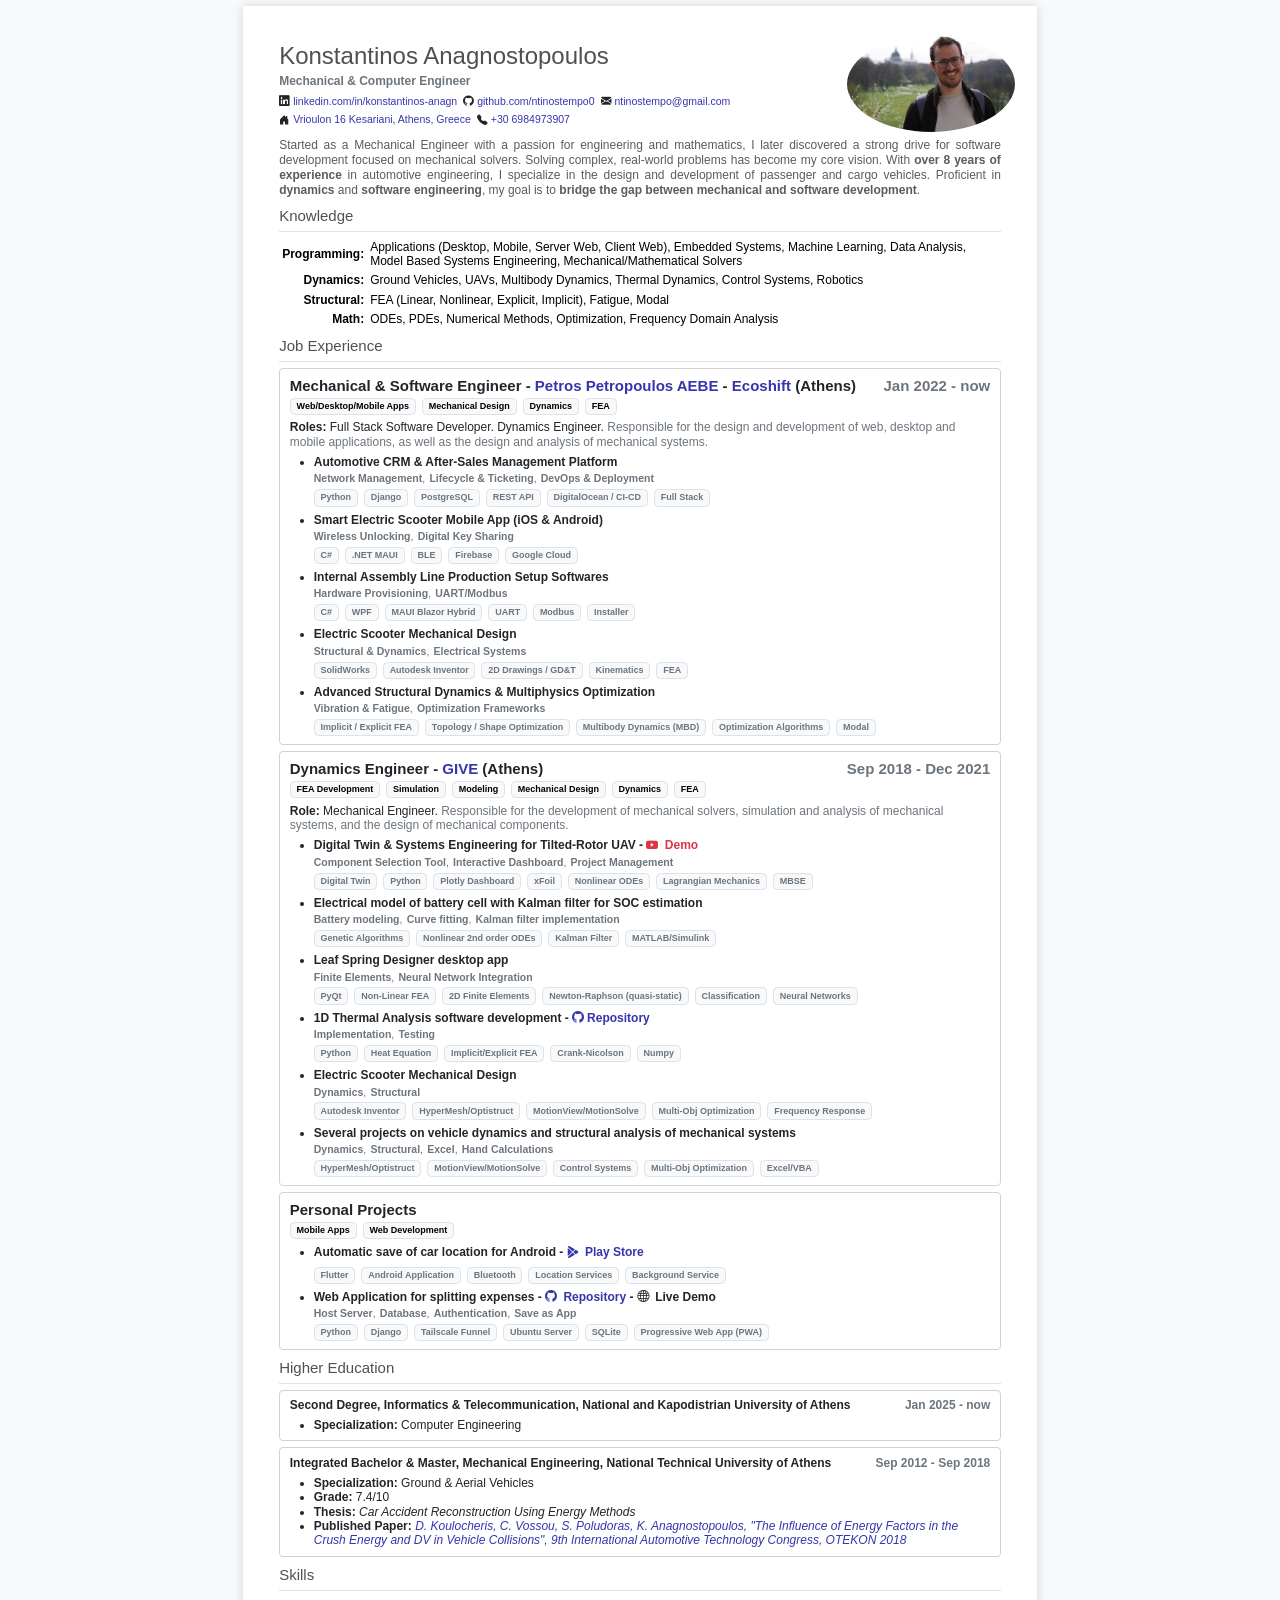
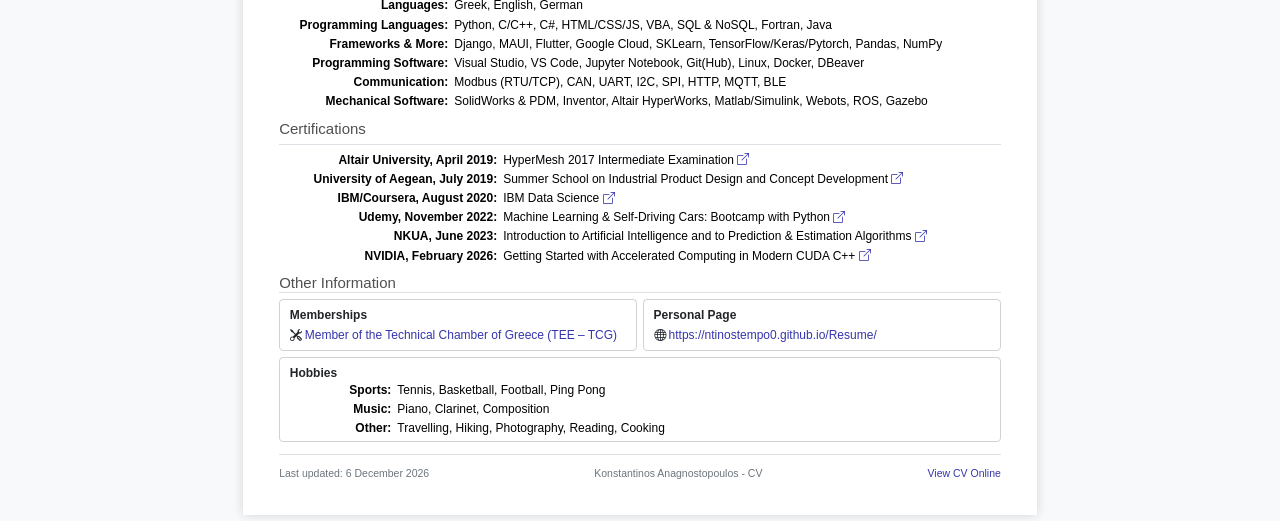
==== commit ea8536cd: "make minor corrections" ====
--- a/K_Anagnostopoulos_CV.html
+++ b/K_Anagnostopoulos_CV.html
@@ -133,7 +133,7 @@
 
     <!-- Summary -->
 
-    <p class="mb-0 text-muted text-inline" style="text-align: justify;">Started as a Mechanical Engineer with a passion for engineering and mathematics, I later discovered a strong drive for software development focused on mechanical solvers. Solving complex, real-world problems has become my core vision. With <strong>over 8 years of experience</strong> in automotive engineering, I specialize in the design and development of passenger and cargo vehicles. Proficient in <strong>dynamics</strong> and <strong>software engineering</strong>, my goal is to <strong>bridging the gap between mechanical and software development</strong>.</p>
+    <p class="mb-0 text-muted text-inline" style="text-align: justify;">Started as a Mechanical Engineer with a passion for engineering and mathematics, I later discovered a strong drive for software development focused on mechanical solvers. Solving complex, real-world problems has become my core vision. With <strong>over 8 years of experience</strong> in automotive engineering, I specialize in the design and development of passenger and cargo vehicles. Proficient in <strong>dynamics</strong> and <strong>software engineering</strong>, my goal is to <strong>bridge the gap between mechanical and software development</strong>.</p>
 
 
     <!-- Empty Space -->
@@ -189,14 +189,15 @@
             <strong>
               Roles:
             </strong>
-            <span>Full Stack software developer. Dynamics Engineer.</span><span class="text-secondary"> Responsible for the design and development of web, desktop and mobile applications, as well as the design and analysis of mechanical systems.</span>
+            <span>Full Stack Software Developer. Dynamics Engineer.</span><span class="text-secondary"> Responsible for the design and development of web, desktop and mobile applications, as well as the design and analysis of mechanical systems.</span>
           </span>
           
           <ul class="mb-0">
 
             <li class="mt-2">
-              <div class="fw-bold text-dark mb-1" data-bs-toggle="tooltip" data-bs-placement="top" title="Designed and deployed a centralized web portal to streamline vehicle lifecycles, partner communications, and post-sale support workflows." style="cursor: help;">
+              <div class="fw-bold text-dark mb-1 project-tooltip">
                 Automotive CRM & After-Sales Management Platform
+                <span>Designed and deployed a centralized web portal to streamline vehicle lifecycles, partner communications, and post-sale support workflows.</span>
               </div>
 
               <ul class="ps-3 text-secondary small project-details">
@@ -215,8 +216,9 @@
             </li>
 
             <li class="mt-2">
-              <div class="fw-bold text-dark mb-1" data-bs-toggle="tooltip" data-bs-placement="top" title="Developed a cross-platform mobile application enabling keyless vehicle control and peer-to-peer sharing capabilities." style="cursor: help;">
+              <div class="fw-bold text-dark mb-1 project-tooltip">
                 Smart Electric Scooter Mobile App (iOS & Android)
+                <span>Developed a cross-platform mobile application enabling keyless vehicle control and peer-to-peer sharing capabilities.</span>
               </div>
 
               <ul class="ps-3 text-secondary small project-details">
@@ -233,8 +235,9 @@
             </li>
 
             <li class="mt-2">
-              <div class="fw-bold text-dark mb-1" data-bs-toggle="tooltip" data-bs-placement="top" title="Developed desktop applications used directly in the production facility for hardware configuration in several products." style="cursor: help;">
+              <div class="fw-bold text-dark mb-1 project-tooltip">
                 Internal Assembly Line Production Setup Softwares
+                <span>Developed desktop applications used directly in the production facility for hardware configuration in several products.</span>
               </div>
 
               <ul class="ps-3 text-secondary small project-details">
@@ -252,8 +255,9 @@
             </li>
 
             <li class="mt-2">
-              <div class="fw-bold text-dark mb-1" data-bs-toggle="tooltip" data-bs-placement="top" title="CAD Design, structural engineering, kinematics optimization, and electrical integration for core vehicle chassis components." style="cursor: help;">
+              <div class="fw-bold text-dark mb-1 project-tooltip">
                 Electric Scooter Mechanical Design
+                <span>CAD Design, structural engineering, kinematics optimization, and electrical integration for core vehicle chassis components.</span>
               </div>
 
               <ul class="ps-3 text-secondary small project-details">
@@ -271,8 +275,9 @@
 
 
             <li class="mt-2">
-              <div class="fw-bold text-dark mb-1" data-bs-toggle="tooltip" data-bs-placement="top" title="Executed numerical analysis, fatigue life evaluation, and structural optimization projects for complex mechanical systems." style="cursor: help;">
+              <div class="fw-bold text-dark mb-1 project-tooltip">
                 Advanced Structural Dynamics & Multiphysics Optimization
+                <span>Executed numerical analysis, fatigue life evaluation, and structural optimization projects for complex mechanical systems.</span>
               </div>
 
               <ul class="ps-3 text-secondary small project-details">
@@ -321,11 +326,12 @@
           <ul class="mb-0">
 
             <li class="mt-2">
-              <div class="fw-bold text-dark mb-1"  data-bs-toggle="tooltip" data-bs-placement="top" title="Developed a comprehensive Digital Twin framework using Model-Based Systems Engineering (MBSE) and multidisciplinary optimization methods to simulate and streamline tilted-rotor UAV design." style="cursor: help;">
+              <div class="fw-bold text-dark mb-1 project-tooltip">
                 Digital Twin & Systems Engineering for Tilted-Rotor UAV - 
                 <a href="https://www.youtube.com/watch?v=ICB6OieUZWc" target="_blank" class="text-decoration-none text-danger fw-semibold">
                   <i class="bi bi-youtube me-1"></i> Demo
                 </a>
+                <span>Developed a comprehensive Digital Twin framework using Model-Based Systems Engineering (MBSE) and multidisciplinary optimization methods to simulate and streamline tilted-rotor UAV design.</span>
               </div>
 
               <!-- Key Features / Highlights -->
@@ -350,8 +356,9 @@
             </li>
 
             <li class="mt-2">
-              <div class="fw-bold text-dark mb-1" data-bs-toggle="tooltip" data-bs-placement="top" title="Curve fit, Kalman filter implementation and SOC estimation of a Li-ion battery cell using Python and MATLAB. Scaled up to battery pack level." style="cursor: help;">
+              <div class="fw-bold text-dark mb-1 project-tooltip">
                 Electrical model of battery cell with Kalman filter for SOC estimation
+                <span>Curve fit, Kalman filter implementation and SOC estimation of a Li-ion battery cell using Python and MATLAB. Scaled up to battery pack level.</span>
               </div>
               
 
@@ -376,11 +383,12 @@
             
 
             <li class="mt-2">
-              <div class="fw-bold text-dark mb-1" data-bs-toggle="tooltip" data-bs-placement="top" title="A PyQt desktop application for the design and analysis of heavy vehicle leaf springs. The app provides a user-friendly interface for inputting design parameters, performing calculations, and visualizing results. Results can be corrected by using a neural network trained on real test data." style="cursor: help;">
+              <div class="fw-bold text-dark mb-1 project-tooltip">
                 Leaf Spring Designer desktop app
                 <!-- <a href="https://github.com/your-username/your-repo" target="_blank" class="text-decoration-none fw-semibold">
                   <i class="bi bi-github me-1"></i>Repository
                 </a> -->
+                <span>A PyQt desktop application for the design and analysis of heavy vehicle leaf springs. The app provides a user-friendly interface for inputting design parameters, performing calculations, and visualizing results. Results can be corrected by using a neural network trained on real test data.</span>
               </div>
               
 
@@ -405,11 +413,12 @@
             </li>
 
             <li class="mt-2">
-              <div class="fw-bold text-dark mb-1" data-bs-toggle="tooltip" data-bs-placement="top" title="A Python module for the thermal analysis of mechanical systems. The script implements a 1D finite element method to solve the heat conduction and convection transient equations and provides temperature distribution results for various boundary conditions." style="cursor: help;">
+              <div class="fw-bold text-dark mb-1 project-tooltip">
                 1D Thermal Analysis software development - 
                 <a href="https://github.com/ntinostempo0/Thermal1D" target="_blank" class="text-decoration-none fw-semibold">
                   <i class="bi bi-github me-1"></i>Repository
                 </a>
+                <span>A Python module for the thermal analysis of mechanical systems. The script implements a 1D finite element method to solve the heat conduction and convection transient equations and provides temperature distribution results for various boundary conditions.</span>
               </div>
 
               <!-- Key Features / Highlights -->
@@ -435,8 +444,9 @@
             <!-- <div style="height: 50px;"></div> -->
 
             <li class="mt-2">
-              <div class="fw-bold text-dark mb-1" data-bs-toggle="tooltip" data-bs-placement="top" title="CAD Design of various mechanical components, structural engineering and suspension optimization for rider's comfort and traction. Multibody dynamics analysis of the vehicle in several road conditions and inputs." style="cursor: help;">
+              <div class="fw-bold text-dark mb-1 project-tooltip">
                 Electric Scooter Mechanical Design
+                <span>CAD Design of various mechanical components, structural engineering and suspension optimization for rider's comfort and traction. Multibody dynamics analysis of the vehicle in several road conditions and inputs.</span>
               </div>
 
               <ul class="ps-3 text-secondary small project-details">
@@ -453,8 +463,9 @@
             </li>
 
             <li class="mt-2">
-              <div class="fw-bold text-dark mb-1"  data-bs-toggle="tooltip" data-bs-placement="top" title="Conducted in-depth dynamics and kinematics analysis, static calculations, and structural analysis of various mechanical systems." style="cursor: help;">
-                Several projects on vehicle dynamics and structural analysis of mechanical systems.
+              <div class="fw-bold text-dark mb-1 project-tooltip">
+                Several projects on vehicle dynamics and structural analysis of mechanical systems
+                <span>Conducted in-depth dynamics and kinematics analysis, static calculations, and structural analysis of various mechanical systems.</span>
               </div>
 
               <ul class="ps-3 text-secondary small project-details">
@@ -493,11 +504,12 @@
           <ul class="mb-0">
 
             <li class="mt-2">
-              <div class="fw-bold text-dark mb-1" data-bs-toggle="tooltip" data-bs-placement="top" title="Developed in Flutter only for Android, this app automatically saves the car's location. The app works in background (background service and background location permission is required) and automatically saves the car's location when the Bluetooth connection is lost." style="cursor: help;">
+              <div class="fw-bold text-dark mb-1 project-tooltip">
                 Automatic save of car location for Android -  
                 <a href="https://play.google.com/store/apps/details?id=com.blueprogramming.carlocator" target="_blank" class="text-decoration-none fw-semibold">
                   <i class="bi bi-google-play me-1"></i> Play Store
                 </a>
+                <span>Developed in Flutter only for Android, this app automatically saves the car's location. The app works in background (background service and background location permission is required) and automatically saves the car's location when the Bluetooth connection is lost.</span>
               </div>
               
 
@@ -521,7 +533,7 @@
 
 
             <li class="mt-2">
-              <div class="fw-bold text-dark mb-1" data-bs-toggle="tooltip" data-bs-placement="top" title="Python Django web application for splitting expenses between friends. The app allows users to create groups, add expenses, and calculate the amount each person owes or is owed. An authenticated user account can be provided upon request. " style="cursor: help;">
+              <div class="fw-bold text-dark mb-1 project-tooltip">
                 Web Application for splitting expenses - 
                 <a href="https://github.com/ntinostempo0/Split_Expenses" target="_blank" class="text-decoration-none fw-semibold">
                   <i class="bi bi-github me-1"></i> Repository
@@ -529,6 +541,7 @@
                 <a href="https://blueserver.tail2cf6ba.ts.net/" target="_blank" class="text-decoration-none fw-semibold text-dark">
                   <i class="bi bi-globe me-1"></i> Live Demo
                 </a>
+                <span>Python Django web application for splitting expenses between friends. The app allows users to create groups, add expenses, and calculate the amount each person owes or is owed. An authenticated user account can be provided upon request.</span>
               </div>
               
 
@@ -569,7 +582,7 @@
       <article class="card">
         <div class="card-body">
           <div class="d-flex flex-column flex-md-row justify-content-between gap-1 mb-2">
-            <div class="fw-bold">2nd Degree, Informatics &amp; Telecommunication, National and Kapodistrian University of Athens</div>
+            <div class="fw-bold">Second Degree, Informatics &amp; Telecommunication, National and Kapodistrian University of Athens</div>
             <div class="text-secondary fw-semibold">Jan 2025 - now</div>
           </div>
           <ul class="mb-0">
@@ -581,16 +594,16 @@
       <article class="card mb-3">
         <div class="card-body">
           <div class="d-flex flex-column flex-md-row justify-content-between gap-1 mb-2">
-            <div class="fw-bold">Integrated Bachelor &amp; Master, Mechanical Engineering, National Technical University of Athens.</div>
+            <div class="fw-bold">Integrated Bachelor &amp; Master, Mechanical Engineering, National Technical University of Athens</div>
             <div class="text-secondary fw-semibold">Sep 2012 - Sep 2018</div>
           </div>
           <ul class="mb-0">
             <li><strong>Specialization:</strong> Ground & Aerial Vehicles </li>
             <li>
-              <div><strong>Grade:</strong> 7.4/10.</div>
+              <div><strong>Grade:</strong> 7.4/10</div>
             </li>
             <li>
-              <div><strong>Thesis:</strong> <em>Car Accident Reconstruction using energy methods.</em></div>
+              <div><strong>Thesis:</strong> <em>Car Accident Reconstruction Using Energy Methods</em></div>
             </li>
             <li>
               <div><strong>Published Paper:</strong> <em>
@@ -646,27 +659,27 @@
           <tbody>
             <tr>
               <th scope="row" style="text-align:end">Altair University, April 2019:</th>
-              <td>HyperMesh 2017 Intermediate Examination <a href="certifications/HyperMesh 2017 Intermediate Examination_Certificate of Achievement.pdf" target="_blank" rel="noopener noreferrer" aria-label="Open HyperMesh certificate"><i class="bi bi-box-arrow-up-right"></i></a></td>
+              <td>HyperMesh 2017 Intermediate Examination <a href="https://ntinostempo0.github.io/Resume/certifications/HyperMesh 2017 Intermediate Examination_Certificate of Achievement.pdf" target="_blank" rel="noopener noreferrer" aria-label="Open HyperMesh certificate"><i class="bi bi-box-arrow-up-right"></i></a></td>
             </tr>
             <tr>
               <th scope="row" style="text-align:end">University of Aegean, July 2019:</th>
-              <td>Summer School on Industrial Product Design and Concept Development <a href="certifications/Anagnostopoulos_Konstantinos__8272_SHEET1.pdf" target="_blank" rel="noopener noreferrer" aria-label="Open Summer School certificate"><i class="bi bi-box-arrow-up-right"></i></a></td>
+              <td>Summer School on Industrial Product Design and Concept Development <a href="https://ntinostempo0.github.io/Resume/certifications/Anagnostopoulos_Konstantinos__8272_SHEET1.pdf" target="_blank" rel="noopener noreferrer" aria-label="Open Summer School certificate"><i class="bi bi-box-arrow-up-right"></i></a></td>
             </tr>
             <tr>
               <th scope="row" style="text-align:end">IBM/Coursera, August 2020:</th>
-              <td>IBM Data Science <a href="certifications/Coursera.pdf" target="_blank" rel="noopener noreferrer" aria-label="Open IBM Data Science certificate"><i class="bi bi-box-arrow-up-right"></i></a></td>
+              <td>IBM Data Science <a href="https://ntinostempo0.github.io/Resume/certifications/Coursera.pdf" target="_blank" rel="noopener noreferrer" aria-label="Open IBM Data Science certificate"><i class="bi bi-box-arrow-up-right"></i></a></td>
             </tr>
             <tr>
               <th scope="row" style="text-align:end">Udemy, November 2022:</th>
-              <td>Machine Learning &amp; Self-Driving Cars: Bootcamp with Python <a href="certifications/self_driving.pdf" target="_blank" rel="noopener noreferrer" aria-label="Open Machine Learning certificate"><i class="bi bi-box-arrow-up-right"></i></a></td>
+              <td>Machine Learning &amp; Self-Driving Cars: Bootcamp with Python <a href="https://ntinostempo0.github.io/Resume/certifications/self_driving.pdf" target="_blank" rel="noopener noreferrer" aria-label="Open Machine Learning certificate"><i class="bi bi-box-arrow-up-right"></i></a></td>
             </tr>
             <tr>
               <th scope="row" style="text-align:end">NKUA, June 2023:</th>
-              <td>Introduction to Artificial Intelligence and to Prediction &amp; Estimation Algorithms <a href="certifications/ekpa_ml_cert.pdf" target="_blank" rel="noopener noreferrer" aria-label="Open Artificial Intelligence certificate"><i class="bi bi-box-arrow-up-right"></i></a></td>
+              <td>Introduction to Artificial Intelligence and to Prediction &amp; Estimation Algorithms <a href="https://ntinostempo0.github.io/Resume/certifications/ekpa_ml_cert.pdf" target="_blank" rel="noopener noreferrer" aria-label="Open Artificial Intelligence certificate"><i class="bi bi-box-arrow-up-right"></i></a></td>
             </tr>
             <tr>
               <th scope="row" style="text-align:end">NVIDIA, February 2026:</th>
-              <td>Getting Started with Accelerated Computing in Modern CUDA C++ <a href="certifications/My Learning _ NVIDIA.pdf" target="_blank" rel="noopener noreferrer" aria-label="Open CUDA certificate"><i class="bi bi-box-arrow-up-right"></i></a></td>
+              <td>Getting Started with Accelerated Computing in Modern CUDA C++ <a href="https://ntinostempo0.github.io/Resume/certifications/My Learning _ NVIDIA.pdf" target="_blank" rel="noopener noreferrer" aria-label="Open CUDA certificate"><i class="bi bi-box-arrow-up-right"></i></a></td>
             </tr>
           </tbody>
         </table>
@@ -732,7 +745,7 @@
                       </tr>
                       <tr>
                         <th scope="row" style="text-align:end">Other:</th>
-                        <td>Traveling, Hiking, Photography, Reading Books, Cooking</td>
+                        <td>Travelling, Hiking, Photography, Reading, Cooking</td>
                       </tr>
 
                     </tbody>
--- a/styles.css
+++ b/styles.css
@@ -136,12 +136,60 @@
   display: block;
 }
 
+.project-tooltip {
+  cursor: help;
+  position: relative;
+}
+
+.project-tooltip > span {
+  background: #343a40;
+  border-radius: 4px;
+  bottom: calc(100% + 0.5rem);
+  box-shadow: 0 0.25rem 0.75rem rgba(0, 0, 0, 0.2);
+  color: #fff;
+  display: none;
+  font-size: 0.9rem;
+  font-weight: 400;
+  left: 50%;
+  line-height: 1.4;
+  padding: 0.5rem 0.65rem;
+  position: absolute;
+  transform: translateX(-50%);
+  width: max-content;
+  max-width: min(32rem, 75vw);
+  z-index: 10;
+}
+
+.project-tooltip > span::after {
+  border-left: 0.35rem solid transparent;
+  border-right: 0.35rem solid transparent;
+  border-top: 0.35rem solid #343a40;
+  content: "";
+  left: 50%;
+  position: absolute;
+  top: 100%;
+  transform: translateX(-50%);
+}
+
+.project-tooltip:hover > span,
+.project-tooltip:focus-within > span {
+  display: block;
+}
+
 @media print {
   .project-details > li > span {
     display: none;
   }
 
   .project-details > li > span::after {
+    display: none;
+  }
+
+  .project-tooltip > span {
+    display: none;
+  }
+
+  .project-tooltip > span::after {
     display: none;
   }
 }
